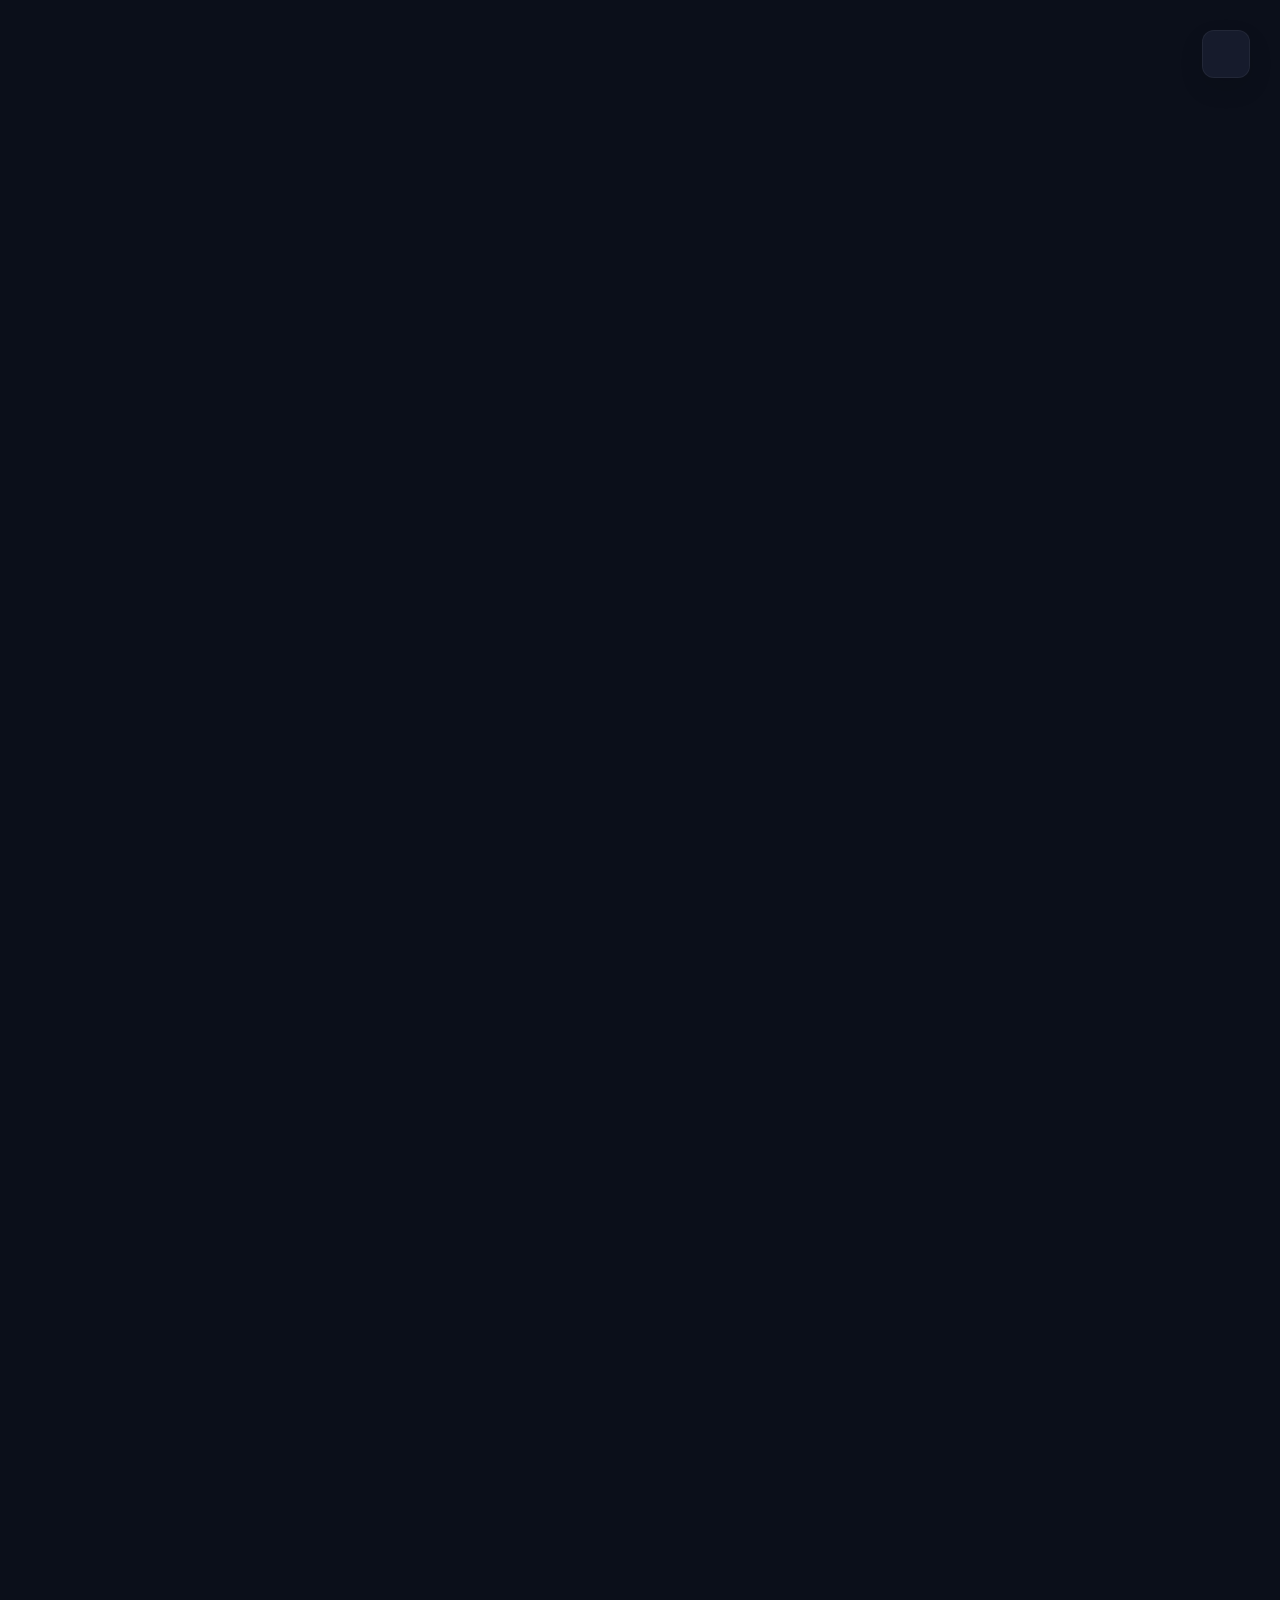
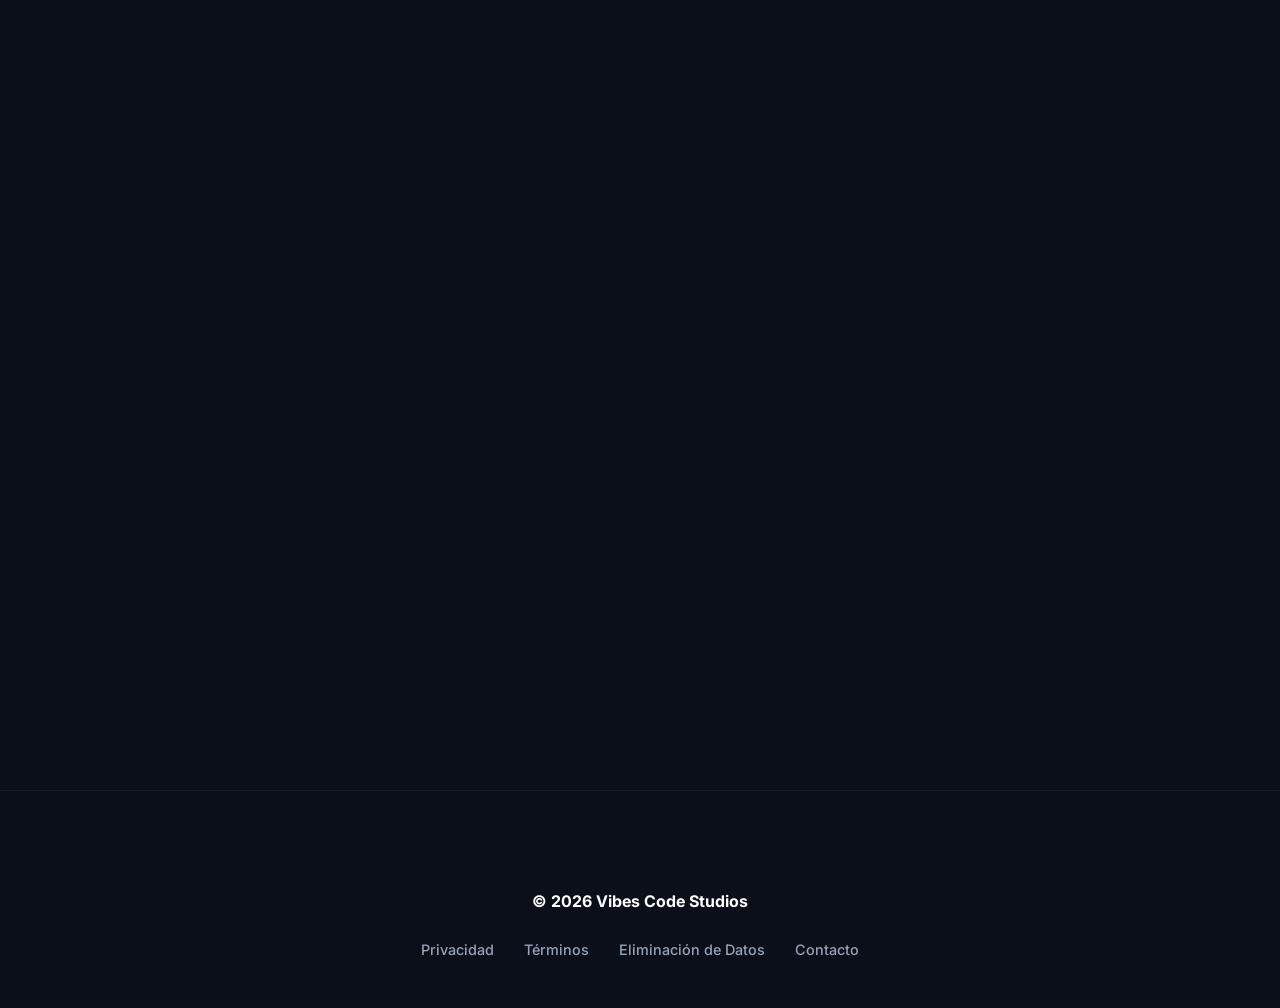
==== index.html @ 23f0596c "Initial commit: sitio web migrado desde Hostalia" ====
<!DOCTYPE html>
<html lang="es">
<head>
    <meta charset="UTF-8">
    <meta name="viewport" content="width=device-width, initial-scale=1.0">
    <title>Vibes Code Studios</title>
    <link rel="icon" type="image/x-icon" href="favicon.ico">
    <link href="https://fonts.googleapis.com/css2?family=Inter:wght@300;400;700&display=swap" rel="stylesheet">
    <link href="https://unpkg.com/aos@2.3.1/dist/aos.css" rel="stylesheet">
    <script src="https://unpkg.com/lucide@latest"></script>
    <style>
        :root {
            --primary: #6366f1; --bg: #0b0f1a; --card-bg: #161b2c; --tech-card: #1e2538;
            --text: #ffffff; --text-muted: #94a3b8; --icon-filter: brightness(0) invert(1);
            --border: rgba(255, 255, 255, 0.05);
            --modal-overlay: rgba(11, 15, 26, 0.8);
        }
        [data-theme="light"] {
            --bg: #f8f7f2; --card-bg: #ffffff; --tech-card: #ffffff;
            --text: #1a1a1a; --text-muted: #64748b; --icon-filter: none;
            --border: rgba(0, 0, 0, 0.05);
            --modal-overlay: rgba(248, 247, 242, 0.8);
        }
        * { margin: 0; padding: 0; box-sizing: border-box; scroll-behavior: smooth; transition: background-color 0.4s ease, color 0.4s ease; }
        
        body { font-family: 'Inter', sans-serif; background-color: var(--bg); color: var(--text); overflow-x: hidden; }
        
        .container { max-width: 1100px; margin: 0 auto; padding: 0 20px; }
        
        /* Botón de Tema Profesional */
        .theme-toggle { 
            position: fixed; top: 30px; right: 30px; z-index: 1000; 
            background: var(--card-bg); border: 1px solid var(--border); 
            color: var(--text); width: 48px; height: 48px; border-radius: 12px; 
            cursor: pointer; display: flex; align-items: center; justify-content: center; 
            box-shadow: 0 10px 25px rgba(0,0,0,0.1); transition: all 0.3s cubic-bezier(0.4, 0, 0.2, 1); 
        }
        .theme-toggle i { width: 20px; height: 20px; stroke-width: 2px; }
        .theme-toggle:hover { transform: translateY(-2px); background: var(--primary); color: white; border-color: var(--primary); }

        /* Hero Section */
        .hero { height: 85vh; display: flex; flex-direction: column; align-items: center; justify-content: center; text-align: center; background: radial-gradient(circle at center, rgba(99, 102, 241, 0.08) 0%, transparent 70%); }
        .hero img { width: 100%; max-width: 250px; height: auto; margin-bottom: 30px; }
        .hero h1 { font-size: 3.8rem; letter-spacing: -2px; line-height: 1.1; margin-bottom: 15px; }
        .hero p { color: var(--text-muted); font-size: 1.25rem; font-weight: 300; }

        /* Secciones Generales */
        .section { padding: 80px 0; }
        .grid-main { display: grid; grid-template-columns: repeat(auto-fit, minmax(320px, 1fr)); gap: 30px; margin-bottom: 40px; }
        .card-main { background: var(--card-bg); padding: 50px; border-radius: 32px; border: 1px solid var(--border); box-shadow: 0 15px 35px rgba(0,0,0,0.03); transition: transform 0.3s; }
        .card-main:hover { transform: translateY(-5px); }
        .card-main h2 { color: var(--primary); margin-bottom: 20px; font-size: 1.8rem; }
        /* MODIFICADO: Justificar texto de los párrafos en las tarjetas principales */
        .card-main p { text-align: justify; line-height: 1.6; }

        /* --- SECCIÓN: MOSAICO DE ICONOS COMPACTO --- */
        .apps-mosaic-grid {
            display: grid;
            grid-template-columns: repeat(auto-fit, minmax(140px, 1fr));
            gap: 40px;
            justify-items: center;
            align-items: center;
            padding: 40px 0 80px 0;
            max-width: 800px;
            margin: 0 auto;
        }

        .mosaic-item {
            display: flex;
            flex-direction: column;
            align-items: center;
            cursor: pointer;
            text-align: center;
            width: 110px;
        }

        .mosaic-icon {
            width: 100px;
            height: 100px;
            border-radius: 24px;
            object-fit: cover;
            box-shadow: 0 10px 25px rgba(0,0,0,0.15);
            border: 1px solid rgba(255, 255, 255, 0.05);
            transition: transform 0.3s cubic-bezier(0.4, 0, 0.2, 1), box-shadow 0.3s;
        }

        /* Efecto hover premium para los iconos */
        .mosaic-item:hover .mosaic-icon {
            transform: translateY(-8px) scale(1.04);
            box-shadow: 0 15px 35px rgba(99, 102, 241, 0.25);
            border-color: var(--primary);
        }

        .mosaic-name {
            margin-top: 12px;
            font-size: 0.95rem;
            font-weight: 600;
            color: var(--text);
            opacity: 0.85;
            transition: color 0.2s, opacity 0.2s;
            white-space: normal; 
            overflow: hidden;
            text-overflow: ellipsis;
            width: 100%;
        }

        .mosaic-item:hover .mosaic-name {
            color: var(--primary);
            opacity: 1;
        }

        /* --- VENTANA MODAL COMPLETA DINÁMICA --- */
        .modal-overlay {
            position: fixed; top: 0; left: 0; width: 100%; height: 100%;
            background: var(--modal-overlay); backdrop-filter: blur(12px);
            z-index: 2000; display: flex; align-items: center; justify-content: center;
            opacity: 0; pointer-events: none; transition: opacity 0.3s ease;
        }
        .modal-overlay.active { opacity: 1; pointer-events: all; }
        
        .modal-content {
            background: var(--card-bg); border: 1px solid var(--border);
            padding: 45px 40px; border-radius: 36px; max-width: 450px; width: 90%;
            position: relative; text-align: center; box-shadow: 0 30px 60px rgba(0,0,0,0.4);
            transform: scale(0.9); transition: transform 0.3s cubic-bezier(0.4, 0, 0.2, 1);
        }
        .modal-overlay.active .modal-content { transform: scale(1); }
        
        .modal-close { position: absolute; top: 20px; right: 20px; background: transparent; border: none; color: var(--text-muted); cursor: pointer; }
        .modal-close:hover { color: var(--primary); }
        
        .modal-icon { width: 95px; height: 95px; border-radius: 22px; object-fit: cover; box-shadow: 0 12px 30px rgba(0,0,0,0.25); margin-bottom: 20px; border: 1px solid rgba(255, 255, 255, 0.05); }
        .modal-content h2 { font-size: 1.9rem; margin-bottom: 15px; font-weight: 700; letter-spacing: -0.5px; }
        
        /* MODIFICADO: Justificar el texto de la descripción larga del modal */
        .modal-desc { color: var(--text-muted); font-size: 0.98rem; line-height: 1.6; margin-bottom: 30px; text-align: justify; }
        
        .modal-badges { display: flex; gap: 14px; justify-content: center; flex-wrap: wrap; }
        .modal-badge-link { height: 42px; transition: transform 0.2s; }
        .modal-badge-link:hover { transform: scale(1.05); }
        .modal-badge-link img { height: 100%; width: auto; }

        /* --- SECCIÓN FAQ --- */
        .faq-section { margin-bottom: 120px; }
        .faq-container { max-width: 800px; margin: 0 auto; }
        .faq-item { background: var(--card-bg); border: 1px solid var(--border); border-radius: 16px; margin-bottom: 15px; overflow: hidden; transition: all 0.3s ease; }
        .faq-question { padding: 22px 25px; cursor: pointer; display: flex; justify-content: space-between; align-items: center; font-weight: 600; font-size: 1.1rem; }
        
        /* MODIFICADO: Justificar el texto de las respuestas a las preguntas frecuentes */
        .faq-answer { padding: 0 25px; max-height: 0; overflow: hidden; transition: all 0.3s cubic-bezier(0.4, 0, 0.2, 1); color: var(--text-muted); line-height: 1.6; text-align: justify; }
        .faq-item.active { border-color: var(--primary); }
        .faq-item.active .faq-answer { padding: 0 25px 22px; max-height: 300px; }
        .faq-item i { width: 18px; height: 18px; transition: transform 0.3s; }
        .faq-item.active i { transform: rotate(180deg); color: var(--primary); }

        /* --- SECCIÓN HERRAMIENTAS --- */
        .tech-section { margin-top: 50px; text-align: center; }
        .tech-header { margin-bottom: 40px; }
        .tech-title { font-size: 2.8rem; letter-spacing: -1px; margin-bottom: 10px; }
        .tech-label { color: #d97706; text-transform: uppercase; font-weight: 700; font-size: 0.8rem; letter-spacing: 3px; display: block; margin-bottom: 15px; }

        .tech-slider {
            width: 100%; overflow: hidden; padding: 50px 0; position: relative;
            mask-image: linear-gradient(to right, transparent, black 15%, black 85%, transparent);
            -webkit-mask-image: linear-gradient(to right, transparent, black 15%, black 85%, transparent);
        }

        .tech-track { display: flex; width: calc(250px * 12); animation: scroll 35s linear infinite; }
        .tech-track:hover { animation-play-state: paused; }

        @keyframes scroll {
            0% { transform: translateX(0); }
            100% { transform: translateX(calc(-250px * 6)); }
        }

        .tech-item { width: 250px; flex-shrink: 0; display: flex; flex-direction: column; align-items: center; gap: 20px; filter: grayscale(100%); opacity: 0.4; transition: all 0.5s cubic-bezier(0.4, 0, 0.2, 1); }
        .tech-item:hover { filter: grayscale(0%); opacity: 1; transform: scale(1.15); }
        .tech-item img { width: 65px; height: 65px; object-fit: contain; }
        .tech-item span { font-size: 0.85rem; font-weight: 700; letter-spacing: 1.5px; text-transform: uppercase; color: var(--text-muted); }
        
        .tech-item img[src$=".webp"], .tech-item img[src$=".png"] { filter: none !important; }
        [data-theme="dark"] .tech-item img[alt="iOS"] { filter: brightness(0) invert(1) !important; }
        .white-icon { filter: var(--icon-filter); }

        /* Footer */
        footer { padding: 100px 0 50px; text-align: center; border-top: 1px solid var(--border); }
        .footer-links { margin-top: 30px; display: flex; justify-content: center; flex-wrap: wrap; gap: 30px; }
        .footer-links a { color: var(--text-muted); text-decoration: none; font-size: 0.9rem; font-weight: 500; transition: 0.3s; }
        .footer-links a:hover { color: var(--primary); }

        @media (max-width: 768px) { 
            .hero h1 { font-size: 2.8rem; } 
            .tech-track { animation-duration: 25s; }
            .tech-item { width: 180px; }
            .theme-toggle { top: 20px; right: 20px; }
            .tech-title { font-size: 2.2rem; }
            .apps-mosaic-grid { grid-template-columns: repeat(3, 1fr); gap: 20px; }
        }
        @media (max-width: 480px) {
            .apps-mosaic-grid { grid-template-columns: repeat(2, 1fr); }
        }
    </style>
</head>
<body>
    <script>
        const savedTheme = localStorage.getItem('theme') || 'dark';
        document.body.setAttribute('data-theme', savedTheme);
    </script>

    <button class="theme-toggle" onclick="toggleTheme()" title="Cambiar tema">
        <i id="theme-icon-container" data-lucide="moon"></i>
    </button>

    <section class="hero" data-aos="fade-up">
        <img src="assets/logo/icono.png" alt="Logo">
        <h1>Vibes Code Studios</h1>
        <p>Elevando el estándar del desarrollo móvil.</p>
    </section>

    <div class="container">
        <section class="section" data-aos="fade-up">
            <div class="grid-main">
                <div class="card-main">
                    <h2>Ingeniería Móvil</h2>
                    <p>Diseñamos software robusto combinando rendimiento nativo, animaciones fluidas y arquitecturas escalables preparadas para el futuro global.</p>
                </div>
                <div class="card-main" onclick="window.location.href='mailto:development@vibescodestudios.com'" style="cursor: pointer;">
                    <h2>Soporte Directo</h2>
                    <p>¿Tienes algún problema o sugerencia? Escríbenos y te responderemos en menos de 24 horas.</p>
                    <span style="color: var(--primary); font-weight: bold; font-size: 0.9rem; margin-top: 15px; display: inline-block;">Contactar ahora →</span>
                </div>
            </div>

            <div style="text-align: center; margin-top: 60px; margin-bottom: 10px;">
                <span class="tech-label">Producción</span>
                <h2 class="tech-title">Nuestras Aplicaciones</h2>
            </div>

            <div class="apps-mosaic-grid" data-aos="fade-up">
                
                <div class="mosaic-item" onclick="openAppModal('Pueblo Duerme', 'assets/apps/wolvesville.png', 'El sol se pone y el pueblo cierra los ojos... ¿quién sobrevivirá a la noche? Pueblo Duerme - Narrador Pro es la aplicación esencial para dirigir tus partidas de roles ocultos. Olvídate de los errores y las confusiones: gestiona los jugadores, asigna roles en secreto y narra la historia con fluidez para que la intriga nunca decaiga.', 'https://play.google.com/store/apps/details?id=com.narradorpro.pueblo_duerme', 'https://apps.apple.com/us/app/pueblo-duerme/id6760626709')">
                    <img src="assets/apps/wolvesville.png" alt="Pueblo Duerme" class="mosaic-icon">
                    <div class="mosaic-name">Pueblo Duerme</div>
                </div>

            </div>
            <div class="faq-section" data-aos="fade-up">
                <div style="text-align: center; margin-bottom: 40px;">
                    <span class="tech-label">Ayuda</span>
                    <h2 class="tech-title">Preguntas Frecuentes</h2>
                </div>

                <div class="faq-container">
                    <div class="faq-item">
                        <div class="faq-question">
                            ¿Mis datos están seguros en sus aplicaciones?
                            <i data-lucide="chevron-down"></i>
                        </div>
                        <div class="faq-answer">
                            Absolutamente. Diseñamos nuestras apps bajo la premisa de \"privacidad por defecto\". No recolectamos datos personales identificables y cumplimos estrictamente con las normativas GDPR.
                        </div>
                    </div>

                    <div class="faq-item">
                        <div class="faq-question">
                            ¿En qué plataformas están disponibles las apps?
                            <i data-lucide="chevron-down"></i>
                        </div>
                        <div class="faq-answer">
                            Nuestros desarrollos principales se centran en iOS (App Store) y Android (Google Play), utilizando tecnologías de alto rendimiento como Flutter para una experiencia nativa fluida.
                        </div>
                    </div>

                    <div class="faq-item">
                        <div class="faq-question">
                            ¿Ofrecen soporte si encuentro un error?
                            <i data-lucide="chevron-down"></i>
                        </div>
                        <div class="faq-answer">
                            Sí, monitorizamos activamente nuestras herramientas. Puedes reportar cualquier fallo a nuestro correo de soporte y trabajaremos en una actualización lo antes posible para solventarlo.
                        </div>
                    </div>
                </div>
            </div>

            <div class="tech-section" data-aos="fade-up">
                <div class="tech-header">
                    <span class="tech-label">Stack Tecnológico</span>
                    <h2 class="tech-title">Herramientas</h2>
                </div>
                
                <div class="tech-slider">
                    <div class="tech-track">
                        <div class="tech-item"><img src="assets/icons/flutter.svg" alt="Flutter"><span>Flutter</span></div>
                        <div class="tech-item"><img src="assets/icons/dart.png" alt="Dart"><span>Dart</span></div>
                        <div class="tech-item"><img src="assets/icons/firebase.svg" alt="Firebase"><span>Firebase</span></div>
                        <div class="tech-item"><img src="assets/icons/github.svg" alt="GitHub" class="white-icon"><span>GitHub</span></div>
                        <div class="tech-item"><img src="assets/icons/android.png" alt="Android"><span>Android</span></div>
                        <div class="tech-item"><img src="assets/icons/apple.webp" alt="iOS"><span>iOS</span></div>
                        
                        <div class="tech-item"><img src="assets/icons/flutter.svg" alt="Flutter"><span>Flutter</span></div>
                        <div class="tech-item"><img src="assets/icons/dart.png" alt="Dart"><span>Dart</span></div>
                        <div class="tech-item"><img src="assets/icons/firebase.svg" alt="Firebase"><span>Firebase</span></div>
                        <div class="tech-item"><img src="assets/icons/github.svg" alt="GitHub" class="white-icon"><span>GitHub</span></div>
                        <div class="tech-item"><img src="assets/icons/android.png" alt="Android"><span>Android</span></div>
                        <div class="tech-item"><img src="assets/icons/apple.webp" alt="iOS"><span>iOS</span></div>
                    </div>
                </div>
            </div>
        </section>
    </div>

    <div class="modal-overlay" id="appModal" onclick="closeAppModal(event)">
        <div class="modal-content" onclick="event.stopPropagation()">
            <button class="modal-close" onclick="closeAppModal(null)"><i data-lucide="x"></i></button>
            <img src="" alt="App Icon" id="modalIcon" class="modal-icon">
            <h2 id="modalTitle">Nombre App</h2>
            <p id="modalDesc" class="modal-desc">Descripción...</p>
            <div class="modal-badges">
                <a href="" id="modalAndroidLink" target="_blank" rel="noopener noreferrer" class="modal-badge-link">
                    <img src="https://upload.wikimedia.org/wikipedia/commons/7/78/Google_Play_Store_badge_EN.svg" alt="Google Play">
                </a>
                <a href="" id="modalIosLink" target="_blank" rel="noopener noreferrer" class="modal-badge-link">
                    <img src="https://upload.wikimedia.org/wikipedia/commons/3/3c/Download_on_the_App_Store_Badge.svg" alt="App Store">
                </a>
            </div>
        </div>
    </div>
    
    <footer>
        <div class="container">
            <p style="font-weight: 700;">&copy; 2026 Vibes Code Studios</p>
            <div class="footer-links">
                <a href="/privacy">Privacidad</a>
                <a href="/terms">Términos</a>
                <a href="/delete-data">Eliminación de Datos</a>
                <a href="mailto:development@vibescodestudios.com">Contacto</a>
            </div>
        </div>
    </footer>

    <script src="https://unpkg.com/aos@2.3.1/dist/aos.js"></script>
    <script>
        lucide.createIcons();

        // Lógica para el acordeón de FAQ
        document.querySelectorAll('.faq-question').forEach(question => {
            question.addEventListener('click', () => {
                const item = question.parentElement;
                item.classList.toggle('active');
            });
        });

        // JAVASCRIPT INTELIGENTE PARA LLENAR EL MODAL
        function openAppModal(title, iconSrc, desc, androidUrl, iosUrl) {
            document.getElementById('modalTitle').innerText = title;
            document.getElementById('modalIcon').src = iconSrc;
            document.getElementById('modalDesc').innerText = desc;
            document.getElementById('modalAndroidLink').href = androidUrl;
            document.getElementById('modalIosLink').href = iosUrl;
            
            document.getElementById('appModal').classList.add('active');
        }

        function closeAppModal(event) {
            document.getElementById('appModal').classList.remove('active');
        }

        function applyTheme(theme) {
            document.body.setAttribute('data-theme', theme);
            localStorage.setItem('theme', theme);
            
            const iconContainer = document.getElementById('theme-icon-container');
            if(iconContainer) {
                iconContainer.setAttribute('data-lucide', theme === 'dark' ? 'moon' : 'sun');
                lucide.createIcons();
            }
        }

        function toggleTheme() {
            const current = document.body.getAttribute('data-theme');
            applyTheme(current === 'dark' ? 'light' : 'dark');
        }

        document.addEventListener('DOMContentLoaded', () => {
            const saved = localStorage.getItem('theme') || 'dark';
            applyTheme(saved);
            AOS.init({ duration: 1000, once: true });
        });
    </script>
</body>
</html>
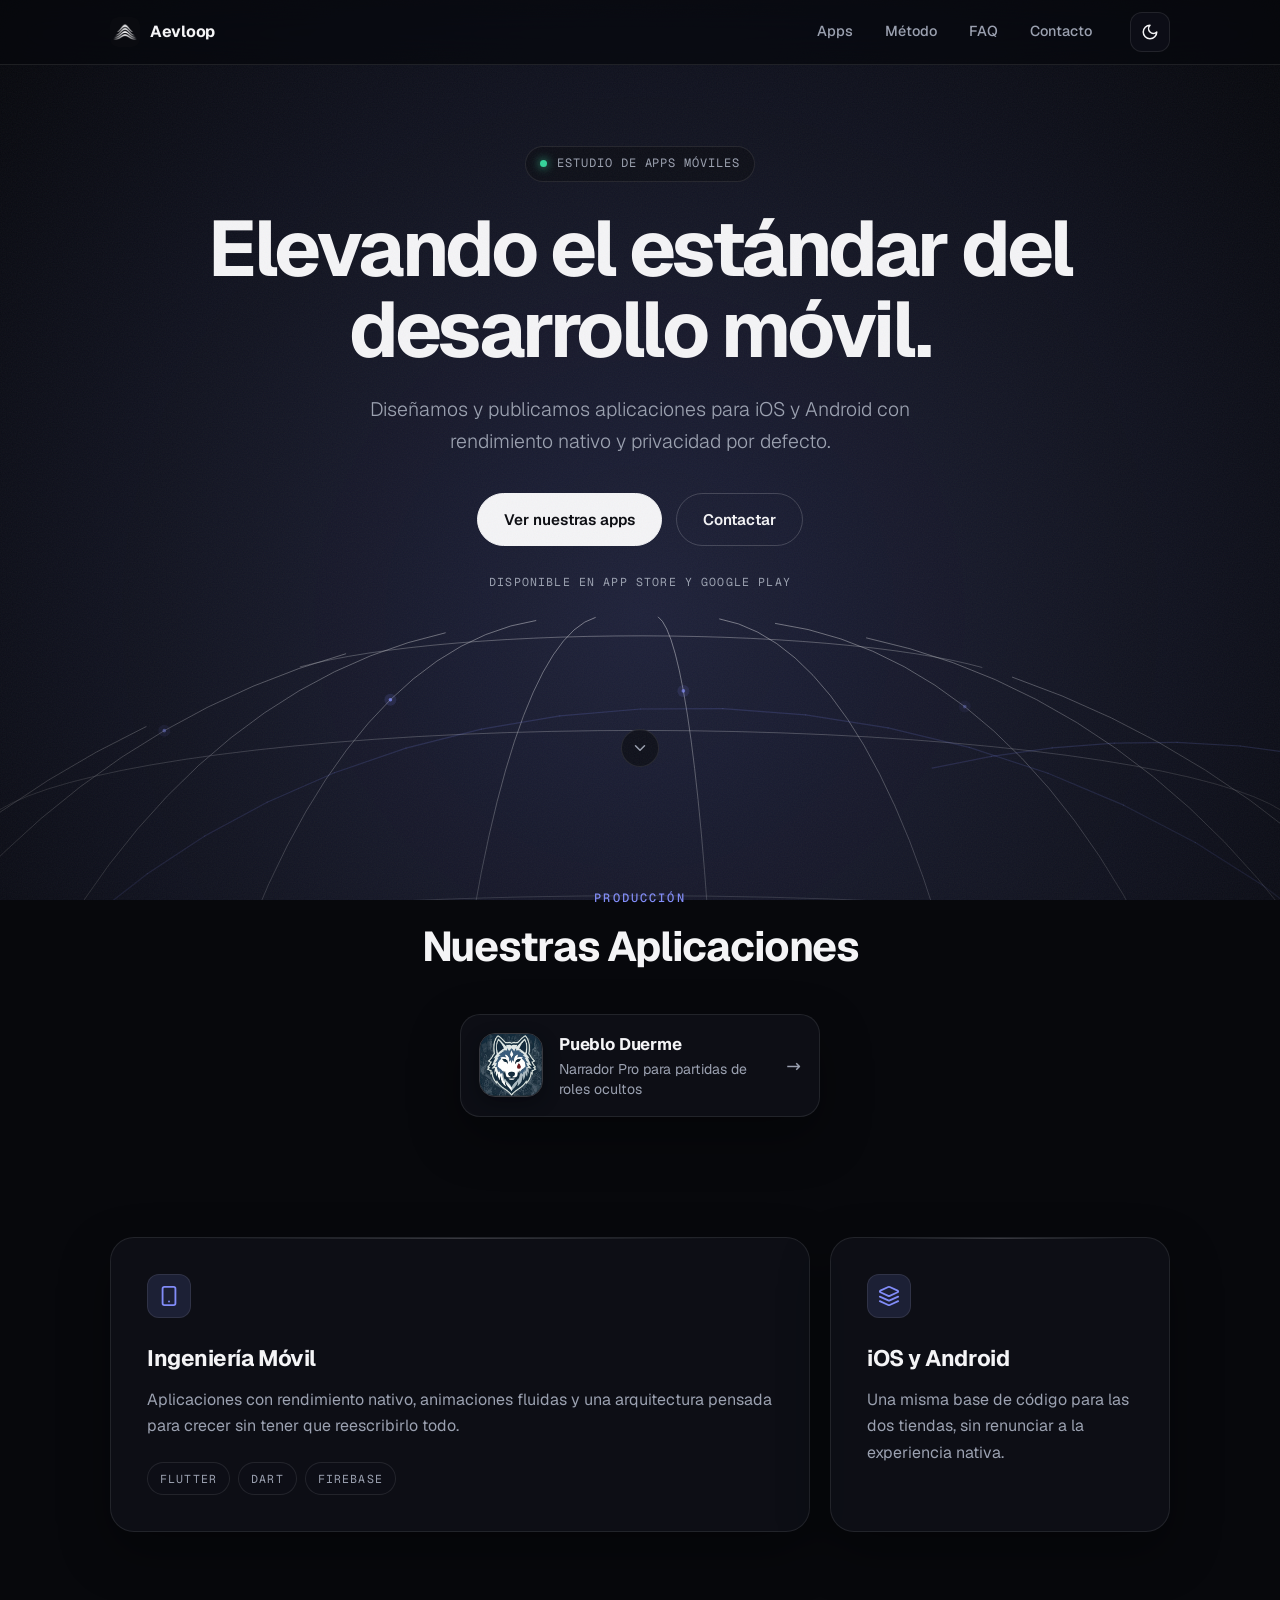
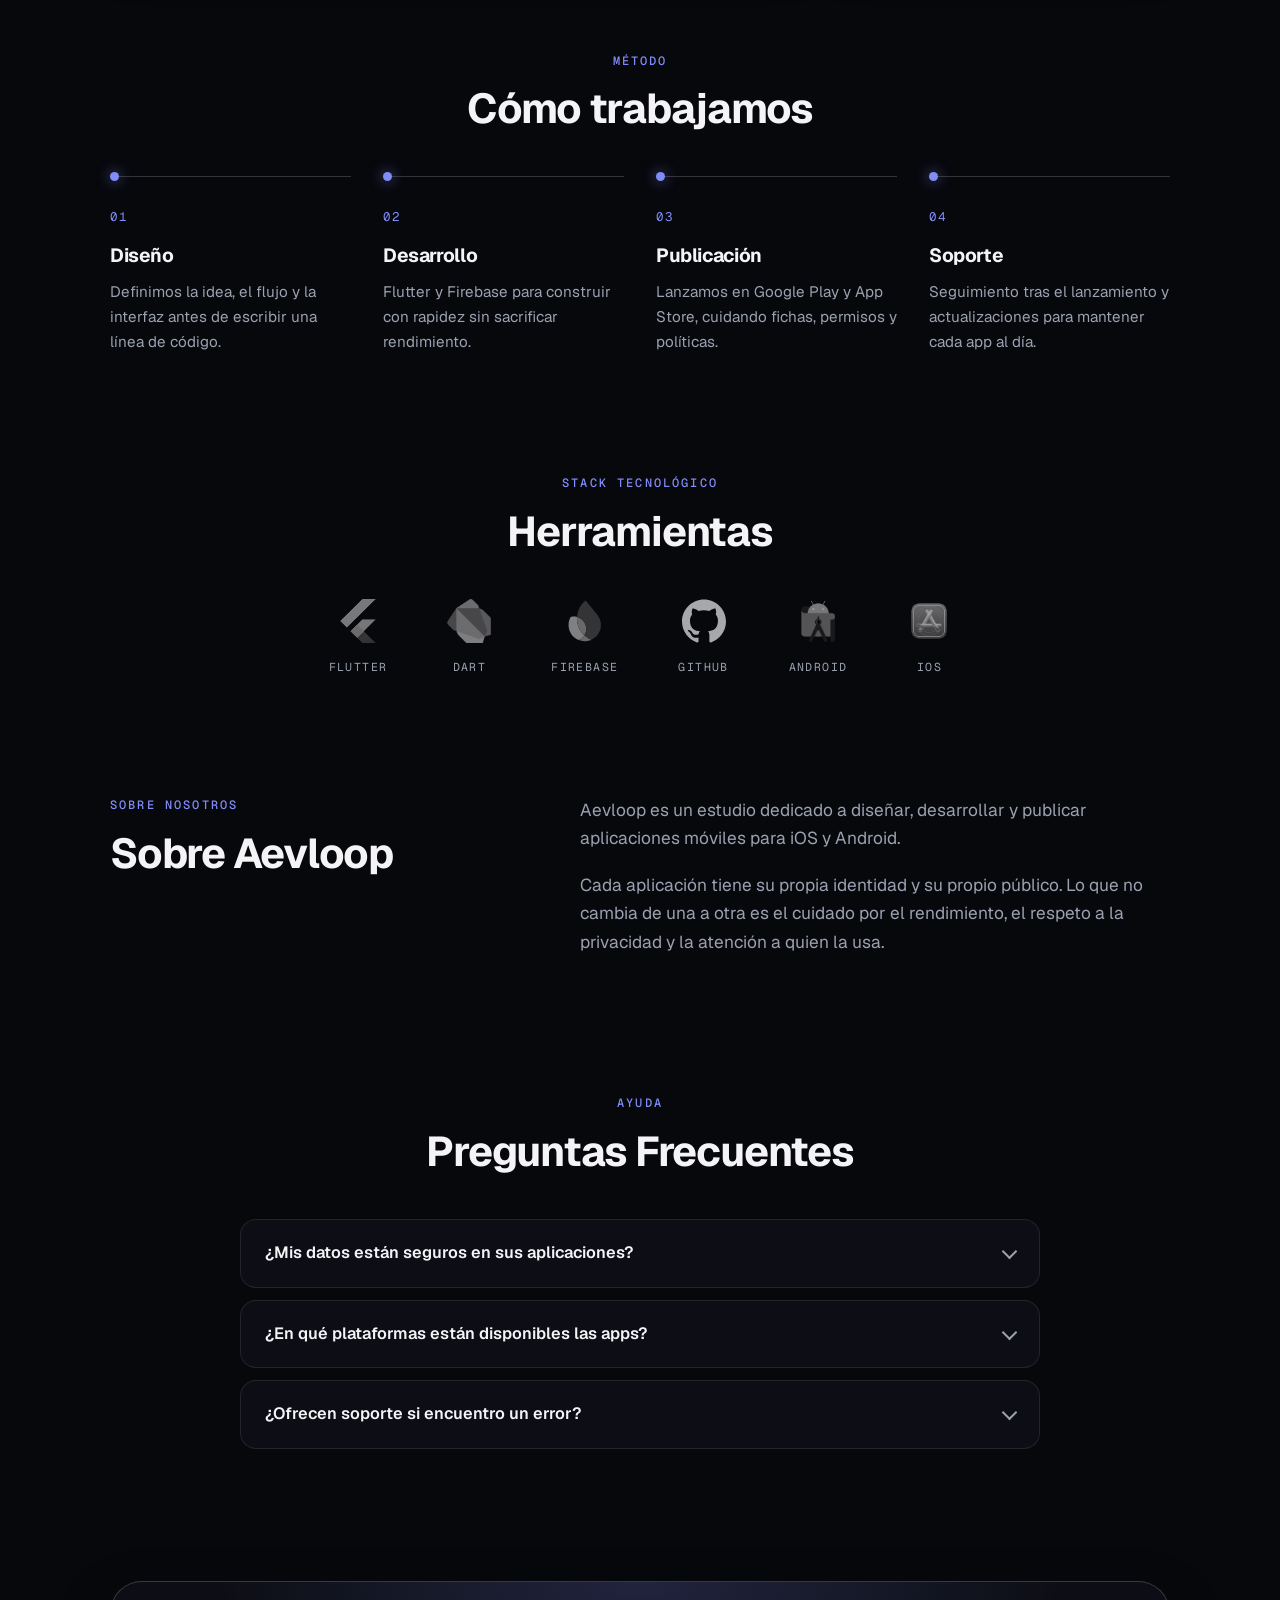
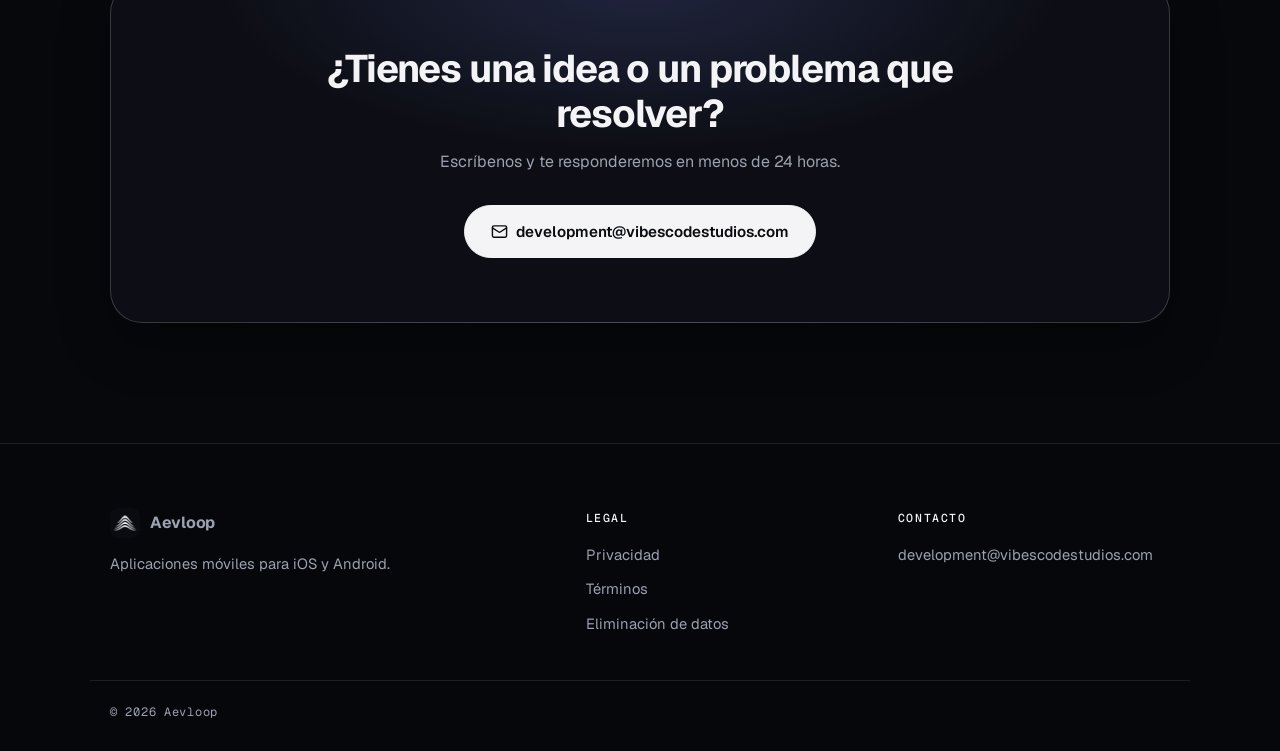
==== commit 82d2dc3b: "Actualiza web: páginas legales, 404, manifest y assets" ====
--- a/index.html
+++ b/index.html
@@ -3,390 +3,251 @@
 <head>
     <meta charset="UTF-8">
     <meta name="viewport" content="width=device-width, initial-scale=1.0">
-    <title>Vibes Code Studios</title>
-    <link rel="icon" type="image/x-icon" href="favicon.ico">
-    <link href="https://fonts.googleapis.com/css2?family=Inter:wght@300;400;700&display=swap" rel="stylesheet">
-    <link href="https://unpkg.com/aos@2.3.1/dist/aos.css" rel="stylesheet">
-    <script src="https://unpkg.com/lucide@latest"></script>
-    <style>
-        :root {
-            --primary: #6366f1; --bg: #0b0f1a; --card-bg: #161b2c; --tech-card: #1e2538;
-            --text: #ffffff; --text-muted: #94a3b8; --icon-filter: brightness(0) invert(1);
-            --border: rgba(255, 255, 255, 0.05);
-            --modal-overlay: rgba(11, 15, 26, 0.8);
-        }
-        [data-theme="light"] {
-            --bg: #f8f7f2; --card-bg: #ffffff; --tech-card: #ffffff;
-            --text: #1a1a1a; --text-muted: #64748b; --icon-filter: none;
-            --border: rgba(0, 0, 0, 0.05);
-            --modal-overlay: rgba(248, 247, 242, 0.8);
-        }
-        * { margin: 0; padding: 0; box-sizing: border-box; scroll-behavior: smooth; transition: background-color 0.4s ease, color 0.4s ease; }
-        
-        body { font-family: 'Inter', sans-serif; background-color: var(--bg); color: var(--text); overflow-x: hidden; }
-        
-        .container { max-width: 1100px; margin: 0 auto; padding: 0 20px; }
-        
-        /* Botón de Tema Profesional */
-        .theme-toggle { 
-            position: fixed; top: 30px; right: 30px; z-index: 1000; 
-            background: var(--card-bg); border: 1px solid var(--border); 
-            color: var(--text); width: 48px; height: 48px; border-radius: 12px; 
-            cursor: pointer; display: flex; align-items: center; justify-content: center; 
-            box-shadow: 0 10px 25px rgba(0,0,0,0.1); transition: all 0.3s cubic-bezier(0.4, 0, 0.2, 1); 
-        }
-        .theme-toggle i { width: 20px; height: 20px; stroke-width: 2px; }
-        .theme-toggle:hover { transform: translateY(-2px); background: var(--primary); color: white; border-color: var(--primary); }
-
-        /* Hero Section */
-        .hero { height: 85vh; display: flex; flex-direction: column; align-items: center; justify-content: center; text-align: center; background: radial-gradient(circle at center, rgba(99, 102, 241, 0.08) 0%, transparent 70%); }
-        .hero img { width: 100%; max-width: 250px; height: auto; margin-bottom: 30px; }
-        .hero h1 { font-size: 3.8rem; letter-spacing: -2px; line-height: 1.1; margin-bottom: 15px; }
-        .hero p { color: var(--text-muted); font-size: 1.25rem; font-weight: 300; }
-
-        /* Secciones Generales */
-        .section { padding: 80px 0; }
-        .grid-main { display: grid; grid-template-columns: repeat(auto-fit, minmax(320px, 1fr)); gap: 30px; margin-bottom: 40px; }
-        .card-main { background: var(--card-bg); padding: 50px; border-radius: 32px; border: 1px solid var(--border); box-shadow: 0 15px 35px rgba(0,0,0,0.03); transition: transform 0.3s; }
-        .card-main:hover { transform: translateY(-5px); }
-        .card-main h2 { color: var(--primary); margin-bottom: 20px; font-size: 1.8rem; }
-        /* MODIFICADO: Justificar texto de los párrafos en las tarjetas principales */
-        .card-main p { text-align: justify; line-height: 1.6; }
-
-        /* --- SECCIÓN: MOSAICO DE ICONOS COMPACTO --- */
-        .apps-mosaic-grid {
-            display: grid;
-            grid-template-columns: repeat(auto-fit, minmax(140px, 1fr));
-            gap: 40px;
-            justify-items: center;
-            align-items: center;
-            padding: 40px 0 80px 0;
-            max-width: 800px;
-            margin: 0 auto;
-        }
-
-        .mosaic-item {
-            display: flex;
-            flex-direction: column;
-            align-items: center;
-            cursor: pointer;
-            text-align: center;
-            width: 110px;
-        }
-
-        .mosaic-icon {
-            width: 100px;
-            height: 100px;
-            border-radius: 24px;
-            object-fit: cover;
-            box-shadow: 0 10px 25px rgba(0,0,0,0.15);
-            border: 1px solid rgba(255, 255, 255, 0.05);
-            transition: transform 0.3s cubic-bezier(0.4, 0, 0.2, 1), box-shadow 0.3s;
-        }
-
-        /* Efecto hover premium para los iconos */
-        .mosaic-item:hover .mosaic-icon {
-            transform: translateY(-8px) scale(1.04);
-            box-shadow: 0 15px 35px rgba(99, 102, 241, 0.25);
-            border-color: var(--primary);
-        }
-
-        .mosaic-name {
-            margin-top: 12px;
-            font-size: 0.95rem;
-            font-weight: 600;
-            color: var(--text);
-            opacity: 0.85;
-            transition: color 0.2s, opacity 0.2s;
-            white-space: normal; 
-            overflow: hidden;
-            text-overflow: ellipsis;
-            width: 100%;
-        }
-
-        .mosaic-item:hover .mosaic-name {
-            color: var(--primary);
-            opacity: 1;
-        }
-
-        /* --- VENTANA MODAL COMPLETA DINÁMICA --- */
-        .modal-overlay {
-            position: fixed; top: 0; left: 0; width: 100%; height: 100%;
-            background: var(--modal-overlay); backdrop-filter: blur(12px);
-            z-index: 2000; display: flex; align-items: center; justify-content: center;
-            opacity: 0; pointer-events: none; transition: opacity 0.3s ease;
-        }
-        .modal-overlay.active { opacity: 1; pointer-events: all; }
-        
-        .modal-content {
-            background: var(--card-bg); border: 1px solid var(--border);
-            padding: 45px 40px; border-radius: 36px; max-width: 450px; width: 90%;
-            position: relative; text-align: center; box-shadow: 0 30px 60px rgba(0,0,0,0.4);
-            transform: scale(0.9); transition: transform 0.3s cubic-bezier(0.4, 0, 0.2, 1);
-        }
-        .modal-overlay.active .modal-content { transform: scale(1); }
-        
-        .modal-close { position: absolute; top: 20px; right: 20px; background: transparent; border: none; color: var(--text-muted); cursor: pointer; }
-        .modal-close:hover { color: var(--primary); }
-        
-        .modal-icon { width: 95px; height: 95px; border-radius: 22px; object-fit: cover; box-shadow: 0 12px 30px rgba(0,0,0,0.25); margin-bottom: 20px; border: 1px solid rgba(255, 255, 255, 0.05); }
-        .modal-content h2 { font-size: 1.9rem; margin-bottom: 15px; font-weight: 700; letter-spacing: -0.5px; }
-        
-        /* MODIFICADO: Justificar el texto de la descripción larga del modal */
-        .modal-desc { color: var(--text-muted); font-size: 0.98rem; line-height: 1.6; margin-bottom: 30px; text-align: justify; }
-        
-        .modal-badges { display: flex; gap: 14px; justify-content: center; flex-wrap: wrap; }
-        .modal-badge-link { height: 42px; transition: transform 0.2s; }
-        .modal-badge-link:hover { transform: scale(1.05); }
-        .modal-badge-link img { height: 100%; width: auto; }
-
-        /* --- SECCIÓN FAQ --- */
-        .faq-section { margin-bottom: 120px; }
-        .faq-container { max-width: 800px; margin: 0 auto; }
-        .faq-item { background: var(--card-bg); border: 1px solid var(--border); border-radius: 16px; margin-bottom: 15px; overflow: hidden; transition: all 0.3s ease; }
-        .faq-question { padding: 22px 25px; cursor: pointer; display: flex; justify-content: space-between; align-items: center; font-weight: 600; font-size: 1.1rem; }
-        
-        /* MODIFICADO: Justificar el texto de las respuestas a las preguntas frecuentes */
-        .faq-answer { padding: 0 25px; max-height: 0; overflow: hidden; transition: all 0.3s cubic-bezier(0.4, 0, 0.2, 1); color: var(--text-muted); line-height: 1.6; text-align: justify; }
-        .faq-item.active { border-color: var(--primary); }
-        .faq-item.active .faq-answer { padding: 0 25px 22px; max-height: 300px; }
-        .faq-item i { width: 18px; height: 18px; transition: transform 0.3s; }
-        .faq-item.active i { transform: rotate(180deg); color: var(--primary); }
-
-        /* --- SECCIÓN HERRAMIENTAS --- */
-        .tech-section { margin-top: 50px; text-align: center; }
-        .tech-header { margin-bottom: 40px; }
-        .tech-title { font-size: 2.8rem; letter-spacing: -1px; margin-bottom: 10px; }
-        .tech-label { color: #d97706; text-transform: uppercase; font-weight: 700; font-size: 0.8rem; letter-spacing: 3px; display: block; margin-bottom: 15px; }
-
-        .tech-slider {
-            width: 100%; overflow: hidden; padding: 50px 0; position: relative;
-            mask-image: linear-gradient(to right, transparent, black 15%, black 85%, transparent);
-            -webkit-mask-image: linear-gradient(to right, transparent, black 15%, black 85%, transparent);
-        }
-
-        .tech-track { display: flex; width: calc(250px * 12); animation: scroll 35s linear infinite; }
-        .tech-track:hover { animation-play-state: paused; }
-
-        @keyframes scroll {
-            0% { transform: translateX(0); }
-            100% { transform: translateX(calc(-250px * 6)); }
-        }
-
-        .tech-item { width: 250px; flex-shrink: 0; display: flex; flex-direction: column; align-items: center; gap: 20px; filter: grayscale(100%); opacity: 0.4; transition: all 0.5s cubic-bezier(0.4, 0, 0.2, 1); }
-        .tech-item:hover { filter: grayscale(0%); opacity: 1; transform: scale(1.15); }
-        .tech-item img { width: 65px; height: 65px; object-fit: contain; }
-        .tech-item span { font-size: 0.85rem; font-weight: 700; letter-spacing: 1.5px; text-transform: uppercase; color: var(--text-muted); }
-        
-        .tech-item img[src$=".webp"], .tech-item img[src$=".png"] { filter: none !important; }
-        [data-theme="dark"] .tech-item img[alt="iOS"] { filter: brightness(0) invert(1) !important; }
-        .white-icon { filter: var(--icon-filter); }
-
-        /* Footer */
-        footer { padding: 100px 0 50px; text-align: center; border-top: 1px solid var(--border); }
-        .footer-links { margin-top: 30px; display: flex; justify-content: center; flex-wrap: wrap; gap: 30px; }
-        .footer-links a { color: var(--text-muted); text-decoration: none; font-size: 0.9rem; font-weight: 500; transition: 0.3s; }
-        .footer-links a:hover { color: var(--primary); }
-
-        @media (max-width: 768px) { 
-            .hero h1 { font-size: 2.8rem; } 
-            .tech-track { animation-duration: 25s; }
-            .tech-item { width: 180px; }
-            .theme-toggle { top: 20px; right: 20px; }
-            .tech-title { font-size: 2.2rem; }
-            .apps-mosaic-grid { grid-template-columns: repeat(3, 1fr); gap: 20px; }
-        }
-        @media (max-width: 480px) {
-            .apps-mosaic-grid { grid-template-columns: repeat(2, 1fr); }
-        }
-    </style>
+    <title>Aevloop | Aplicaciones móviles</title>
+    <meta name="description" content="Aevloop desarrolla aplicaciones móviles para iOS y Android con rendimiento nativo y privacidad por defecto. Descubre Pueblo Duerme - Narrador Pro.">
+    <link rel="canonical" href="https://vibescodestudios.com/">
+    <meta name="theme-color" content="#07080c">
+    <meta property="og:type" content="website">
+    <meta property="og:site_name" content="Aevloop">
+    <meta property="og:title" content="Aevloop | Aplicaciones móviles">
+    <meta property="og:description" content="Aplicaciones móviles para iOS y Android con rendimiento nativo y privacidad por defecto.">
+    <meta property="og:url" content="https://vibescodestudios.com/">
+    <meta property="og:image" content="https://vibescodestudios.com/assets/logo/og.png">
+    <meta name="twitter:card" content="summary_large_image">
+    <meta name="twitter:image" content="https://vibescodestudios.com/assets/logo/og.png">
+    <link rel="icon" href="favicon.ico" sizes="any">
+    <link rel="icon" href="assets/logo/icono.svg" type="image/svg+xml">
+    <link rel="apple-touch-icon" href="assets/logo/apple-touch-icon.png">
+    <link rel="manifest" href="site.webmanifest">
+    <script>
+        document.documentElement.classList.add('js');
+        try { document.documentElement.setAttribute('data-theme', localStorage.getItem('theme') || 'dark'); }
+        catch (e) { document.documentElement.setAttribute('data-theme', 'dark'); }
+    </script>
+    <link rel="preload" href="assets/fonts/geist-latin.woff2" as="font" type="font/woff2" crossorigin>
+    <link href="assets/site.css" rel="stylesheet">
+    <script defer src="assets/site.js"></script>
+    <script type="application/ld+json">
+    {
+        "@context": "https://schema.org",
+        "@graph": [
+            {
+                "@type": "Organization",
+                "name": "Aevloop",
+                "url": "https://vibescodestudios.com/",
+                "logo": "https://vibescodestudios.com/assets/logo/icono.png",
+                "email": "development@vibescodestudios.com"
+            },
+            {
+                "@type": "MobileApplication",
+                "name": "Pueblo Duerme - Narrador Pro",
+                "operatingSystem": "Android, iOS",
+                "applicationCategory": "GameApplication",
+                "author": { "@type": "Organization", "name": "Aevloop" }
+            }
+        ]
+    }
+    </script>
 </head>
 <body>
-    <script>
-        const savedTheme = localStorage.getItem('theme') || 'dark';
-        document.body.setAttribute('data-theme', savedTheme);
-    </script>
-
-    <button class="theme-toggle" onclick="toggleTheme()" title="Cambiar tema">
-        <i id="theme-icon-container" data-lucide="moon"></i>
-    </button>
-
-    <section class="hero" data-aos="fade-up">
-        <img src="assets/logo/icono.png" alt="Logo">
-        <h1>Vibes Code Studios</h1>
-        <p>Elevando el estándar del desarrollo móvil.</p>
-    </section>
-
-    <div class="container">
-        <section class="section" data-aos="fade-up">
-            <div class="grid-main">
-                <div class="card-main">
-                    <h2>Ingeniería Móvil</h2>
-                    <p>Diseñamos software robusto combinando rendimiento nativo, animaciones fluidas y arquitecturas escalables preparadas para el futuro global.</p>
-                </div>
-                <div class="card-main" onclick="window.location.href='mailto:development@vibescodestudios.com'" style="cursor: pointer;">
-                    <h2>Soporte Directo</h2>
-                    <p>¿Tienes algún problema o sugerencia? Escríbenos y te responderemos en menos de 24 horas.</p>
-                    <span style="color: var(--primary); font-weight: bold; font-size: 0.9rem; margin-top: 15px; display: inline-block;">Contactar ahora →</span>
-                </div>
-            </div>
-
-            <div style="text-align: center; margin-top: 60px; margin-bottom: 10px;">
-                <span class="tech-label">Producción</span>
-                <h2 class="tech-title">Nuestras Aplicaciones</h2>
-            </div>
-
-            <div class="apps-mosaic-grid" data-aos="fade-up">
-                
-                <div class="mosaic-item" onclick="openAppModal('Pueblo Duerme', 'assets/apps/wolvesville.png', 'El sol se pone y el pueblo cierra los ojos... ¿quién sobrevivirá a la noche? Pueblo Duerme - Narrador Pro es la aplicación esencial para dirigir tus partidas de roles ocultos. Olvídate de los errores y las confusiones: gestiona los jugadores, asigna roles en secreto y narra la historia con fluidez para que la intriga nunca decaiga.', 'https://play.google.com/store/apps/details?id=com.narradorpro.pueblo_duerme', 'https://apps.apple.com/us/app/pueblo-duerme/id6760626709')">
-                    <img src="assets/apps/wolvesville.png" alt="Pueblo Duerme" class="mosaic-icon">
-                    <div class="mosaic-name">Pueblo Duerme</div>
-                </div>
-
-            </div>
-            <div class="faq-section" data-aos="fade-up">
-                <div style="text-align: center; margin-bottom: 40px;">
-                    <span class="tech-label">Ayuda</span>
-                    <h2 class="tech-title">Preguntas Frecuentes</h2>
-                </div>
-
-                <div class="faq-container">
-                    <div class="faq-item">
-                        <div class="faq-question">
-                            ¿Mis datos están seguros en sus aplicaciones?
-                            <i data-lucide="chevron-down"></i>
-                        </div>
-                        <div class="faq-answer">
-                            Absolutamente. Diseñamos nuestras apps bajo la premisa de \"privacidad por defecto\". No recolectamos datos personales identificables y cumplimos estrictamente con las normativas GDPR.
-                        </div>
-                    </div>
-
-                    <div class="faq-item">
-                        <div class="faq-question">
-                            ¿En qué plataformas están disponibles las apps?
-                            <i data-lucide="chevron-down"></i>
-                        </div>
-                        <div class="faq-answer">
-                            Nuestros desarrollos principales se centran en iOS (App Store) y Android (Google Play), utilizando tecnologías de alto rendimiento como Flutter para una experiencia nativa fluida.
-                        </div>
-                    </div>
-
-                    <div class="faq-item">
-                        <div class="faq-question">
-                            ¿Ofrecen soporte si encuentro un error?
-                            <i data-lucide="chevron-down"></i>
-                        </div>
-                        <div class="faq-answer">
-                            Sí, monitorizamos activamente nuestras herramientas. Puedes reportar cualquier fallo a nuestro correo de soporte y trabajaremos en una actualización lo antes posible para solventarlo.
-                        </div>
-                    </div>
-                </div>
-            </div>
-
-            <div class="tech-section" data-aos="fade-up">
-                <div class="tech-header">
-                    <span class="tech-label">Stack Tecnológico</span>
-                    <h2 class="tech-title">Herramientas</h2>
-                </div>
-                
-                <div class="tech-slider">
-                    <div class="tech-track">
-                        <div class="tech-item"><img src="assets/icons/flutter.svg" alt="Flutter"><span>Flutter</span></div>
-                        <div class="tech-item"><img src="assets/icons/dart.png" alt="Dart"><span>Dart</span></div>
-                        <div class="tech-item"><img src="assets/icons/firebase.svg" alt="Firebase"><span>Firebase</span></div>
-                        <div class="tech-item"><img src="assets/icons/github.svg" alt="GitHub" class="white-icon"><span>GitHub</span></div>
-                        <div class="tech-item"><img src="assets/icons/android.png" alt="Android"><span>Android</span></div>
-                        <div class="tech-item"><img src="assets/icons/apple.webp" alt="iOS"><span>iOS</span></div>
-                        
-                        <div class="tech-item"><img src="assets/icons/flutter.svg" alt="Flutter"><span>Flutter</span></div>
-                        <div class="tech-item"><img src="assets/icons/dart.png" alt="Dart"><span>Dart</span></div>
-                        <div class="tech-item"><img src="assets/icons/firebase.svg" alt="Firebase"><span>Firebase</span></div>
-                        <div class="tech-item"><img src="assets/icons/github.svg" alt="GitHub" class="white-icon"><span>GitHub</span></div>
-                        <div class="tech-item"><img src="assets/icons/android.png" alt="Android"><span>Android</span></div>
-                        <div class="tech-item"><img src="assets/icons/apple.webp" alt="iOS"><span>iOS</span></div>
-                    </div>
-                </div>
-            </div>
+    <a class="skip-link" href="#main">Saltar al contenido</a>
+    <header class="site-nav">
+        <div class="nav-inner">
+            <a href="#" class="brand"><img src="assets/logo/icono.png" alt="" width="30" height="30">Aevloop</a>
+            <nav class="nav-links" aria-label="Principal">
+                <a href="#apps">Apps</a>
+                <a href="#metodo">Método</a>
+                <a href="#faq">FAQ</a>
+                <a href="#contacto" class="keep">Contacto</a>
+            </nav>
+            <button class="theme-toggle" type="button" aria-label="Cambiar tema" title="Cambiar tema">
+                <i data-icon="moon" class="i-moon"></i><i data-icon="sun" class="i-sun"></i>
+            </button>
+        </div>
+    </header>
+
+    <main id="main">
+        <section class="hero">
+            <span class="badge">Estudio de apps móviles</span>
+            <h1>Elevando el estándar del <span class="hl">desarrollo móvil.</span></h1>
+            <p>Diseñamos y publicamos aplicaciones para iOS y Android con rendimiento nativo y privacidad por defecto.</p>
+            <div class="hero-actions">
+                <a href="#apps" class="btn btn-primary">Ver nuestras apps</a>
+                <a href="#contacto" class="btn">Contactar</a>
+            </div>
+            <div class="hero-trust">Disponible en App Store y Google Play</div>
+            <a class="scroll-cue" href="#apps" aria-label="Ir a las aplicaciones"><i data-icon="chevron-down"></i></a>
         </section>
+
+        <div class="container">
+            <section class="section reveal" id="apps">
+                <div class="section-head">
+                    <span class="eyebrow">Producción</span>
+                    <h2 class="section-title">Nuestras Aplicaciones</h2>
+                </div>
+                <div class="apps-grid">
+                    <button type="button" class="app-card spot" data-app="pueblo-duerme">
+                        <img src="assets/apps/wolvesville.png" alt="" class="app-card-icon" width="64" height="64" loading="lazy">
+                        <span class="app-card-body">
+                            <strong>Pueblo Duerme</strong>
+                            <span>Narrador Pro para partidas de roles ocultos</span>
+                        </span>
+                        <span class="app-card-go" aria-hidden="true">→</span>
+                    </button>
+                </div>
+            </section>
+
+            <section class="section reveal" id="servicios">
+                <div class="bento">
+                    <div class="card spot bento-wide">
+                        <div class="card-icon"><i data-icon="smartphone"></i></div>
+                        <h2>Ingeniería Móvil</h2>
+                        <p>Aplicaciones con rendimiento nativo, animaciones fluidas y una arquitectura pensada para crecer sin tener que reescribirlo todo.</p>
+                        <div class="chips"><span>Flutter</span><span>Dart</span><span>Firebase</span></div>
+                    </div>
+                    <div class="card spot">
+                        <div class="card-icon"><i data-icon="layers"></i></div>
+                        <h2>iOS y Android</h2>
+                        <p>Una misma base de código para las dos tiendas, sin renunciar a la experiencia nativa.</p>
+                    </div>
+                </div>
+            </section>
+
+            <section class="section reveal" id="metodo">
+                <div class="section-head">
+                    <span class="eyebrow">Método</span>
+                    <h2 class="section-title">Cómo trabajamos</h2>
+                </div>
+                <ol class="steps">
+                    <li class="step"><span class="step-n">01</span><h3>Diseño</h3><p>Definimos la idea, el flujo y la interfaz antes de escribir una línea de código.</p></li>
+                    <li class="step"><span class="step-n">02</span><h3>Desarrollo</h3><p>Flutter y Firebase para construir con rapidez sin sacrificar rendimiento.</p></li>
+                    <li class="step"><span class="step-n">03</span><h3>Publicación</h3><p>Lanzamos en Google Play y App Store, cuidando fichas, permisos y políticas.</p></li>
+                    <li class="step"><span class="step-n">04</span><h3>Soporte</h3><p>Seguimiento tras el lanzamiento y actualizaciones para mantener cada app al día.</p></li>
+                </ol>
+            </section>
+
+            <section class="section reveal" id="stack">
+                <div class="section-head">
+                    <span class="eyebrow">Stack tecnológico</span>
+                    <h2 class="section-title">Herramientas</h2>
+                </div>
+                <div class="tech-row">
+                    <div class="tech-item"><img src="assets/icons/flutter.svg" alt="" loading="lazy"><span>Flutter</span></div>
+                    <div class="tech-item"><img src="assets/icons/dart.png" alt="" loading="lazy"><span>Dart</span></div>
+                    <div class="tech-item"><img src="assets/icons/firebase.svg" alt="" loading="lazy"><span>Firebase</span></div>
+                    <div class="tech-item"><img src="assets/icons/github.svg" alt="" class="invert-dark" loading="lazy"><span>GitHub</span></div>
+                    <div class="tech-item"><img src="assets/icons/android.png" alt="" loading="lazy"><span>Android</span></div>
+                    <div class="tech-item"><img src="assets/icons/apple.webp" alt="" loading="lazy"><span>iOS</span></div>
+                </div>
+            </section>
+
+            <section class="section reveal" id="sobre">
+                <div class="about">
+                    <div>
+                        <span class="eyebrow">Sobre nosotros</span>
+                        <h2 class="section-title">Sobre Aevloop</h2>
+                    </div>
+                    <div class="about-text">
+                        <p>Aevloop es un estudio dedicado a diseñar, desarrollar y publicar aplicaciones móviles para iOS y Android.</p>
+                        <p>Cada aplicación tiene su propia identidad y su propio público. Lo que no cambia de una a otra es el cuidado por el rendimiento, el respeto a la privacidad y la atención a quien la usa.</p>
+                    </div>
+                </div>
+            </section>
+
+            <section class="section reveal" id="faq">
+                <div class="section-head">
+                    <span class="eyebrow">Ayuda</span>
+                    <h2 class="section-title">Preguntas Frecuentes</h2>
+                </div>
+                <div class="faq">
+                    <details>
+                        <summary>¿Mis datos están seguros en sus aplicaciones?</summary>
+                        <p>Sí. Diseñamos nuestras apps con la privacidad por defecto: solo recopilamos los datos técnicos mínimos (diagnósticos y estadísticas de uso anónimas) y cumplimos con el GDPR. El detalle está en nuestra <a href="/privacy">política de privacidad</a>.</p>
+                    </details>
+                    <details>
+                        <summary>¿En qué plataformas están disponibles las apps?</summary>
+                        <p>Nuestros desarrollos principales se centran en iOS (App Store) y Android (Google Play), utilizando tecnologías de alto rendimiento como Flutter para una experiencia nativa fluida.</p>
+                    </details>
+                    <details>
+                        <summary>¿Ofrecen soporte si encuentro un error?</summary>
+                        <p>Sí, monitorizamos activamente nuestras herramientas. Puedes reportar cualquier fallo a nuestro correo de soporte y trabajaremos en una actualización lo antes posible para solventarlo.</p>
+                    </details>
+                </div>
+            </section>
+
+            <section class="section reveal" id="contacto">
+                <div class="cta-box">
+                    <h2>¿Tienes una idea o un problema que resolver?</h2>
+                    <p>Escríbenos y te responderemos en menos de 24 horas.</p>
+                    <a class="btn btn-primary" href="mailto:development@vibescodestudios.com"><i data-icon="mail"></i>development@vibescodestudios.com</a>
+                </div>
+            </section>
+        </div>
+    </main>
+
+    <div class="modal-overlay" id="appModal" aria-hidden="true">
+        <div class="modal-content" role="dialog" aria-modal="true" aria-labelledby="modalTitle">
+            <button type="button" class="modal-close" aria-label="Cerrar"><i data-icon="x"></i></button>
+            <img src="" alt="" id="modalIcon" class="modal-icon" width="95" height="95">
+            <h2 id="modalTitle"></h2>
+            <p id="modalDesc" class="modal-desc"></p>
+            <div class="modal-badges">
+                <a id="modalAndroid" target="_blank" rel="noopener noreferrer"><img src="assets/badges/google-play.svg" alt="Disponible en Google Play"></a>
+                <a id="modalIos" target="_blank" rel="noopener noreferrer"><img src="assets/badges/app-store.svg" alt="Descargar en App Store"></a>
+            </div>
+        </div>
     </div>
 
-    <div class="modal-overlay" id="appModal" onclick="closeAppModal(event)">
-        <div class="modal-content" onclick="event.stopPropagation()">
-            <button class="modal-close" onclick="closeAppModal(null)"><i data-lucide="x"></i></button>
-            <img src="" alt="App Icon" id="modalIcon" class="modal-icon">
-            <h2 id="modalTitle">Nombre App</h2>
-            <p id="modalDesc" class="modal-desc">Descripción...</p>
-            <div class="modal-badges">
-                <a href="" id="modalAndroidLink" target="_blank" rel="noopener noreferrer" class="modal-badge-link">
-                    <img src="https://upload.wikimedia.org/wikipedia/commons/7/78/Google_Play_Store_badge_EN.svg" alt="Google Play">
-                </a>
-                <a href="" id="modalIosLink" target="_blank" rel="noopener noreferrer" class="modal-badge-link">
-                    <img src="https://upload.wikimedia.org/wikipedia/commons/3/3c/Download_on_the_App_Store_Badge.svg" alt="App Store">
-                </a>
-            </div>
-        </div>
-    </div>
-    
     <footer>
-        <div class="container">
-            <p style="font-weight: 700;">&copy; 2026 Vibes Code Studios</p>
-            <div class="footer-links">
+        <div class="container footer-grid">
+            <div class="footer-brand">
+                <a href="#" class="brand"><img src="assets/logo/icono.png" alt="" width="30" height="30">Aevloop</a>
+                <p>Aplicaciones móviles para iOS y Android.</p>
+            </div>
+            <div class="footer-col">
+                <h4>Legal</h4>
                 <a href="/privacy">Privacidad</a>
                 <a href="/terms">Términos</a>
-                <a href="/delete-data">Eliminación de Datos</a>
-                <a href="mailto:development@vibescodestudios.com">Contacto</a>
-            </div>
-        </div>
+                <a href="/delete-data">Eliminación de datos</a>
+            </div>
+            <div class="footer-col">
+                <h4>Contacto</h4>
+                <a href="mailto:development@vibescodestudios.com">development@vibescodestudios.com</a>
+            </div>
+        </div>
+        <div class="container footer-bottom"><p class="name">&copy; 2026 Aevloop</p></div>
     </footer>
-
-    <script src="https://unpkg.com/aos@2.3.1/dist/aos.js"></script>
     <script>
-        lucide.createIcons();
-
-        // Lógica para el acordeón de FAQ
-        document.querySelectorAll('.faq-question').forEach(question => {
-            question.addEventListener('click', () => {
-                const item = question.parentElement;
-                item.classList.toggle('active');
+        // Añade aquí cada app nueva (y un botón .app-card con su data-app en la rejilla).
+        const APPS = {
+            'pueblo-duerme': {
+                title: 'Pueblo Duerme',
+                icon: 'assets/apps/wolvesville.png',
+                desc: 'El sol se pone y el pueblo cierra los ojos... ¿quién sobrevivirá a la noche? Pueblo Duerme - Narrador Pro es la aplicación esencial para dirigir tus partidas de roles ocultos. Olvídate de los errores y las confusiones: gestiona los jugadores, asigna roles en secreto y narra la historia con fluidez para que la intriga nunca decaiga.',
+                android: 'https://play.google.com/store/apps/details?id=com.narradorpro.pueblo_duerme',
+                ios: 'https://apps.apple.com/us/app/pueblo-duerme/id6760626709'
+            }
+        };
+        document.addEventListener('DOMContentLoaded', function () {
+            var modal = document.getElementById('appModal'), last = null;
+            function close() { modal.classList.remove('active'); modal.setAttribute('aria-hidden', 'true'); if (last) last.focus(); }
+            document.querySelectorAll('.app-card').forEach(function (btn) {
+                btn.addEventListener('click', function () {
+                    var app = APPS[btn.dataset.app]; if (!app) return;
+                    last = btn;
+                    document.getElementById('modalTitle').textContent = app.title;
+                    document.getElementById('modalIcon').src = app.icon;
+                    document.getElementById('modalDesc').textContent = app.desc;
+                    document.getElementById('modalAndroid').href = app.android;
+                    document.getElementById('modalIos').href = app.ios;
+                    modal.classList.add('active'); modal.setAttribute('aria-hidden', 'false');
+                    modal.querySelector('.modal-close').focus();
+                });
             });
-        });
-
-        // JAVASCRIPT INTELIGENTE PARA LLENAR EL MODAL
-        function openAppModal(title, iconSrc, desc, androidUrl, iosUrl) {
-            document.getElementById('modalTitle').innerText = title;
-            document.getElementById('modalIcon').src = iconSrc;
-            document.getElementById('modalDesc').innerText = desc;
-            document.getElementById('modalAndroidLink').href = androidUrl;
-            document.getElementById('modalIosLink').href = iosUrl;
-            
-            document.getElementById('appModal').classList.add('active');
-        }
-
-        function closeAppModal(event) {
-            document.getElementById('appModal').classList.remove('active');
-        }
-
-        function applyTheme(theme) {
-            document.body.setAttribute('data-theme', theme);
-            localStorage.setItem('theme', theme);
-            
-            const iconContainer = document.getElementById('theme-icon-container');
-            if(iconContainer) {
-                iconContainer.setAttribute('data-lucide', theme === 'dark' ? 'moon' : 'sun');
-                lucide.createIcons();
-            }
-        }
-
-        function toggleTheme() {
-            const current = document.body.getAttribute('data-theme');
-            applyTheme(current === 'dark' ? 'light' : 'dark');
-        }
-
-        document.addEventListener('DOMContentLoaded', () => {
-            const saved = localStorage.getItem('theme') || 'dark';
-            applyTheme(saved);
-            AOS.init({ duration: 1000, once: true });
+            modal.addEventListener('click', function (e) { if (e.target === modal) close(); });
+            modal.querySelector('.modal-close').addEventListener('click', close);
+            document.addEventListener('keydown', function (e) { if (e.key === 'Escape' && modal.classList.contains('active')) close(); });
         });
     </script>
 </body>
-</html>+</html>
--- a/assets/site.css
+++ b/assets/site.css
@@ -0,0 +1,261 @@
+/* Estilos compartidos de Aevloop (las 4 páginas) */
+/* Tipografías alojadas en local: Geist y Geist Mono (SIL Open Font License 1.1) */
+@font-face { font-family: 'Geist'; font-style: normal; font-weight: 300 700; font-display: swap; src: url(fonts/geist-latin.woff2) format('woff2'); }
+@font-face { font-family: 'Geist Mono'; font-style: normal; font-weight: 400 500; font-display: swap; src: url(fonts/geist-mono-latin.woff2) format('woff2'); }
+
+:root {
+    --bg: #07080c; --card: rgba(14, 16, 24, 0.86); --card-solid: #11131a;
+    --text: #f4f4f6; --text-muted: #9ba1b0; --border: rgba(255, 255, 255, 0.09); --border-strong: rgba(255, 255, 255, 0.18);
+    --accent: #818cf8; --accent-soft: rgba(129, 140, 248, 0.14);
+    --btn-bg: #f4f4f6; --btn-text: #0a0b10;
+    --nav-bg: rgba(7, 8, 12, 0.7);
+    --shadow: 0 20px 50px rgba(0, 0, 0, 0.35);
+    --globe-rgb: 255, 255, 255; --globe-glow-rgb: 129, 140, 248;
+    --font-mono: 'Geist Mono', ui-monospace, 'SF Mono', Menlo, Consolas, monospace;
+}
+:root[data-theme="light"] {
+    --bg: #f5f5f2; --card: rgba(255, 255, 255, 0.86); --card-solid: #ffffff;
+    --text: #0b0c10; --text-muted: #5a6172; --border: rgba(10, 12, 20, 0.1); --border-strong: rgba(10, 12, 20, 0.22);
+    --accent: #4f46e5; --accent-soft: rgba(79, 70, 229, 0.1);
+    --btn-bg: #0b0c10; --btn-text: #f5f5f2;
+    --nav-bg: rgba(245, 245, 242, 0.75);
+    --shadow: 0 20px 50px rgba(20, 24, 40, 0.08);
+    --globe-rgb: 20, 24, 50; --globe-glow-rgb: 99, 102, 241;
+}
+
+* { margin: 0; padding: 0; box-sizing: border-box; }
+html { scroll-behavior: smooth; scroll-padding-top: 90px; }
+body {
+    font-family: 'Geist', system-ui, -apple-system, 'Segoe UI', sans-serif; background: var(--bg); color: var(--text);
+    line-height: 1.65; overflow-x: hidden; min-height: 100vh; display: flex; flex-direction: column;
+    transition: background-color 0.3s ease, color 0.3s ease; -webkit-font-smoothing: antialiased;
+}
+main { flex: 1; position: relative; }
+a { color: inherit; }
+:focus-visible { outline: 2px solid var(--accent); outline-offset: 3px; border-radius: 6px; }
+.skip-link { position: absolute; left: 16px; top: -60px; z-index: 3000; background: var(--btn-bg); color: var(--btn-text); padding: 10px 18px; border-radius: 10px; font-weight: 600; text-decoration: none; transition: top 0.2s; }
+.skip-link:focus { top: 12px; }
+.container { max-width: 1100px; margin: 0 auto; padding: 0 20px; }
+
+/* ---------- Fondo: globo (lo dibuja site.js) ---------- */
+#bg-globe { position: fixed; inset: 0; width: 100%; height: 100%; z-index: -1; pointer-events: none; }
+
+/* ---------- Barra de navegación ---------- */
+.site-nav {
+    position: sticky; top: 0; z-index: 100; background: var(--nav-bg);
+    backdrop-filter: blur(16px) saturate(1.4); -webkit-backdrop-filter: blur(16px) saturate(1.4); border-bottom: 1px solid var(--border);
+}
+.nav-inner { max-width: 1100px; margin: 0 auto; padding: 12px 20px; display: flex; align-items: center; gap: 24px; }
+.brand { white-space: nowrap; display: flex; align-items: center; gap: 10px; font-weight: 700; text-decoration: none; letter-spacing: -0.3px; }
+.brand img { width: 30px; height: 30px; border-radius: 8px; }
+.nav-links { display: flex; gap: 4px; margin-left: auto; }
+.nav-links a { color: var(--text-muted); text-decoration: none; font-weight: 500; font-size: 0.9rem; padding: 8px 14px; border-radius: 10px; transition: color 0.2s, background 0.2s; }
+.nav-links a:hover { color: var(--text); background: var(--accent-soft); }
+.theme-toggle {
+    background: var(--card); border: 1px solid var(--border); color: var(--text);
+    width: 40px; height: 40px; border-radius: 12px; cursor: pointer; flex-shrink: 0;
+    display: flex; align-items: center; justify-content: center; transition: border-color 0.2s, background 0.2s;
+}
+.theme-toggle:hover { border-color: var(--border-strong); background: var(--accent-soft); }
+.theme-toggle svg { width: 18px; height: 18px; }
+:root[data-theme="light"] .i-moon, :root:not([data-theme="light"]) .i-sun { display: none; }
+
+/* ---------- Botones ---------- */
+.btn {
+    display: inline-flex; align-items: center; justify-content: center; gap: 8px; padding: 13px 26px;
+    border-radius: 999px; font-weight: 600; font-size: 0.95rem; text-decoration: none; cursor: pointer;
+    border: 1px solid var(--border-strong); background: transparent; color: var(--text); transition: transform 0.2s, box-shadow 0.2s, background 0.2s;
+}
+.btn:hover { transform: translateY(-2px); background: var(--accent-soft); }
+.btn:active { transform: translateY(0) scale(0.98); }
+.btn-primary { background: var(--btn-bg); border-color: var(--btn-bg); color: var(--btn-text); }
+.btn-primary:hover { background: var(--btn-bg); box-shadow: 0 8px 30px rgba(129, 140, 248, 0.35); }
+.btn svg { width: 17px; height: 17px; }
+
+/* ---------- Hero ---------- */
+.hero { position: relative; text-align: center; padding: 9vh 20px 22vh; min-height: 80vh; }
+.badge {
+    display: inline-flex; align-items: center; gap: 10px; padding: 7px 14px; border: 1px solid var(--border);
+    border-radius: 999px; background: var(--card); font-family: var(--font-mono); font-size: 0.75rem; letter-spacing: 0.08em; text-transform: uppercase; color: var(--text-muted);
+}
+.badge::before { content: ""; width: 7px; height: 7px; border-radius: 50%; background: #34d399; box-shadow: 0 0 10px #34d399; }
+.hero h1 { font-size: clamp(2.5rem, 7vw, 4.9rem); letter-spacing: -0.045em; line-height: 1.04; font-weight: 700; margin: 26px auto 22px; max-width: 880px; color: var(--text); }
+.hero h1 .hl { color: inherit; }
+.hero > p { color: var(--text-muted); font-size: clamp(1.05rem, 2.2vw, 1.22rem); font-weight: 300; max-width: 580px; margin: 0 auto; }
+.hero-actions { display: flex; gap: 14px; justify-content: center; flex-wrap: wrap; margin-top: 36px; }
+.hero-trust { margin-top: 26px; font-family: var(--font-mono); font-size: 0.72rem; letter-spacing: 0.1em; text-transform: uppercase; color: var(--text-muted); }
+.scroll-cue { position: absolute; left: 50%; bottom: 22px; transform: translateX(-50%); width: 38px; height: 38px; display: flex; align-items: center; justify-content: center; border: 1px solid var(--border); border-radius: 50%; color: var(--text-muted); background: var(--card); text-decoration: none; }
+.scroll-cue:hover { color: var(--text); border-color: var(--border-strong); }
+.scroll-cue svg { width: 18px; height: 18px; }
+@keyframes cue { 0%, 100% { transform: translate(-50%, 0); } 50% { transform: translate(-50%, 6px); } }
+@keyframes rise { from { opacity: 0; transform: translateY(22px); } to { opacity: 1; transform: none; } }
+@keyframes rise-cue { from { opacity: 0; } to { opacity: 1; } }
+.js .hero > * { opacity: 0; animation: rise 0.9s cubic-bezier(0.2, 0.7, 0.2, 1) forwards; }
+.js .hero > *:nth-child(2) { animation-delay: 0.08s; }
+.js .hero > *:nth-child(3) { animation-delay: 0.18s; }
+.js .hero > *:nth-child(4) { animation-delay: 0.28s; }
+.js .hero > *:nth-child(5) { animation-delay: 0.38s; }
+.js .hero > .scroll-cue { transform: translateX(-50%); animation: rise-cue 0.9s 0.7s forwards, cue 2.4s 1.6s ease-in-out infinite; }
+
+/* ---------- Secciones ---------- */
+.section { padding: 100px 0 20px; }
+.section-head { text-align: center; margin-bottom: 44px; }
+.eyebrow { font-family: var(--font-mono); color: var(--accent); text-transform: uppercase; font-weight: 500; font-size: 0.75rem; letter-spacing: 0.18em; display: block; margin-bottom: 14px; }
+.section-title { font-size: clamp(1.8rem, 4.6vw, 2.6rem); letter-spacing: -0.03em; line-height: 1.12; font-weight: 700; }
+
+.grid-main { display: grid; grid-template-columns: repeat(auto-fit, minmax(300px, 1fr)); gap: 20px; }
+.card {
+    position: relative; background: var(--card); padding: 36px; border-radius: 24px; border: 1px solid var(--border);
+    box-shadow: var(--shadow);
+    text-decoration: none; display: block; transition: transform 0.3s, border-color 0.3s;
+}
+.card::before { content: ""; position: absolute; top: 0; left: 12%; right: 12%; height: 1px; background: linear-gradient(90deg, transparent, var(--border-strong), transparent); }
+a.card:hover { transform: translateY(-4px); border-color: var(--border-strong); }
+a.card:active { transform: translateY(-1px); }
+.card-icon { width: 44px; height: 44px; border-radius: 12px; display: flex; align-items: center; justify-content: center; background: var(--accent-soft); color: var(--accent); margin-bottom: 22px; border: 1px solid var(--border); }
+.card-icon svg { width: 22px; height: 22px; }
+.card h2 { margin-bottom: 10px; font-size: 1.4rem; letter-spacing: -0.02em; }
+.card p { color: var(--text-muted); }
+.card .more { color: var(--text); font-weight: 600; font-size: 0.9rem; margin-top: 18px; display: inline-block; }
+
+/* ---------- Apps (tarjetas compactas) + modal ---------- */
+.apps-grid { display: grid; grid-template-columns: repeat(auto-fit, minmax(280px, 360px)); gap: 16px; justify-content: center; }
+.app-card { display: flex; align-items: center; gap: 16px; padding: 16px 18px; background: var(--card); border: 1px solid var(--border); border-radius: 20px; color: inherit; font: inherit; text-align: left; cursor: pointer; box-shadow: var(--shadow); transition: transform 0.3s, border-color 0.3s; }
+.app-card:hover { transform: translateY(-3px); border-color: var(--border-strong); }
+.app-card:active { transform: translateY(-1px); }
+.app-card-icon { width: 64px; height: 64px; border-radius: 16px; object-fit: cover; flex-shrink: 0; border: 1px solid var(--border-strong); box-shadow: 0 6px 18px rgba(0, 0, 0, 0.3); }
+.app-card-body { display: flex; flex-direction: column; gap: 2px; min-width: 0; }
+.app-card-body strong { font-size: 1.05rem; letter-spacing: -0.01em; }
+.app-card-body span { color: var(--text-muted); font-size: 0.88rem; line-height: 1.4; }
+.app-card-go { margin-left: auto; color: var(--text-muted); font-size: 1.1rem; transition: transform 0.3s, color 0.3s; }
+.app-card:hover .app-card-go { transform: translateX(4px); color: var(--text); }
+
+.modal-overlay { position: fixed; inset: 0; background: rgba(4, 5, 8, 0.6); backdrop-filter: blur(12px); -webkit-backdrop-filter: blur(12px); z-index: 2000; display: flex; align-items: center; justify-content: center; opacity: 0; visibility: hidden; transition: opacity 0.3s ease, visibility 0.3s; }
+.modal-overlay.active { opacity: 1; visibility: visible; }
+.modal-content { background: var(--card-solid); border: 1px solid var(--border-strong); padding: 44px 38px; border-radius: 28px; max-width: 450px; width: 90%; max-height: 90vh; overflow-y: auto; position: relative; text-align: center; box-shadow: 0 30px 80px rgba(0, 0, 0, 0.5); transform: scale(0.94); transition: transform 0.3s cubic-bezier(0.4, 0, 0.2, 1); }
+.modal-overlay.active .modal-content { transform: scale(1); }
+.modal-close { position: absolute; top: 18px; right: 18px; background: transparent; border: none; color: var(--text-muted); cursor: pointer; padding: 6px; display: flex; }
+.modal-close:hover { color: var(--text); }
+.modal-icon { width: 92px; height: 92px; border-radius: 22px; object-fit: cover; box-shadow: 0 12px 30px rgba(0, 0, 0, 0.35); margin-bottom: 20px; border: 1px solid var(--border-strong); }
+.modal-content h2 { font-size: 1.8rem; margin-bottom: 14px; letter-spacing: -0.03em; }
+.modal-desc { color: var(--text-muted); font-size: 0.97rem; margin-bottom: 28px; text-align: left; }
+.modal-badges { display: flex; gap: 14px; justify-content: center; flex-wrap: wrap; }
+.modal-badges a { height: 42px; transition: transform 0.2s; }
+.modal-badges a:hover { transform: scale(1.05); }
+.modal-badges img { height: 100%; width: auto; display: block; }
+
+/* ---------- FAQ (details/summary) ---------- */
+.faq { max-width: 800px; margin: 0 auto; }
+.faq details { background: var(--card); border: 1px solid var(--border); border-radius: 16px; margin-bottom: 12px; transition: border-color 0.3s; }
+.faq details[open], .faq details:hover { border-color: var(--border-strong); }
+.faq summary { padding: 20px 24px; cursor: pointer; font-weight: 600; font-size: 1.02rem; list-style: none; display: flex; justify-content: space-between; align-items: center; gap: 16px; }
+.faq summary::-webkit-details-marker { display: none; }
+.faq summary::after { content: ""; width: 9px; height: 9px; border-right: 2px solid var(--text-muted); border-bottom: 2px solid var(--text-muted); transform: rotate(45deg); transition: transform 0.3s; flex-shrink: 0; margin-top: -4px; }
+.faq details[open] summary::after { transform: rotate(-135deg); border-color: var(--accent); margin-top: 4px; }
+.faq details p { padding: 0 24px 22px; color: var(--text-muted); }
+
+/* ---------- Herramientas ---------- */
+.tech-row { display: flex; flex-wrap: wrap; justify-content: center; gap: 36px 60px; max-width: 900px; margin: 0 auto; }
+.tech-item { display: flex; flex-direction: column; align-items: center; gap: 14px; transition: transform 0.3s; }
+.tech-item img { width: 44px; height: 44px; object-fit: contain; filter: grayscale(100%); opacity: 0.65; transition: filter 0.3s, opacity 0.3s; }
+.tech-item:hover { transform: translateY(-3px); }
+.tech-item:hover img { filter: grayscale(0); opacity: 1; }
+.tech-item span { font-family: var(--font-mono); font-size: 0.72rem; letter-spacing: 0.12em; text-transform: uppercase; color: var(--text-muted); }
+:root:not([data-theme="light"]) .tech-item img.invert-dark { filter: grayscale(100%) brightness(0) invert(1); }
+
+/* ---------- Páginas legales ---------- */
+.content {
+    max-width: 850px; width: 90%; margin: 50px auto 60px; background: var(--card); padding: 50px;
+    border-radius: 28px; border: 1px solid var(--border); box-shadow: var(--shadow); line-height: 1.8;
+    
+}
+.content h1 { font-size: 2.5rem; margin-bottom: 14px; line-height: 1.2; letter-spacing: -0.03em; }
+.content .date { font-family: var(--font-mono); color: var(--text-muted); font-size: 0.8rem; letter-spacing: 0.05em; margin-bottom: 40px; border-bottom: 1px solid var(--border); padding-bottom: 14px; }
+.content h2 { line-height: 1.35; color: var(--text); margin-top: 40px; font-size: 1.3rem; border-left: 2px solid var(--accent); padding-left: 15px; margin-bottom: 15px; }
+.content p, .content li { color: var(--text-muted); margin-bottom: 15px; font-size: 1.02rem; }
+.content ul { margin-left: 20px; margin-bottom: 20px; }
+.content strong { color: var(--text); font-weight: 600; }
+.card-info { background: var(--accent-soft); border: 1px solid var(--border); border-left: 2px solid var(--accent); padding: 20px; margin: 25px 0; border-radius: 0 14px 14px 0; color: var(--text); }
+.card-info strong { color: var(--text); }
+
+/* ---------- Footer ---------- */
+footer { padding: 64px 0 28px; margin-top: 100px; border-top: 1px solid var(--border); color: var(--text-muted); background: var(--nav-bg); }
+.footer-grid { display: grid; grid-template-columns: 1.6fr 1fr 1fr; gap: 40px; }
+.footer-brand p { margin-top: 14px; font-size: 0.92rem; max-width: 280px; }
+.footer-col { display: flex; flex-direction: column; gap: 10px; align-items: flex-start; }
+.footer-col h4 { font-family: var(--font-mono); font-size: 0.72rem; font-weight: 500; letter-spacing: 0.14em; text-transform: uppercase; color: var(--text); margin-bottom: 6px; }
+.footer-col a { color: var(--text-muted); text-decoration: none; font-size: 0.92rem; transition: color 0.2s; overflow-wrap: anywhere; }
+.footer-col a:hover { color: var(--text); }
+.footer-bottom { margin-top: 44px; padding-top: 22px; border-top: 1px solid var(--border); }
+footer .name { font-family: var(--font-mono); font-size: 0.75rem; letter-spacing: 0.06em; color: var(--text-muted); }
+
+/* ---------- Animación de entrada ---------- */
+.js .reveal { opacity: 0; transform: translateY(24px); transition: opacity 0.8s ease, transform 0.8s ease; }
+.js .reveal.visible { opacity: 1; transform: none; }
+
+/* ---------- Luz en tarjetas, bento, método, índice legal, grano ---------- */
+.spot { --mx: 50%; --my: 50%; position: relative; }
+.spot::after {
+    content: ""; position: absolute; inset: 0; border-radius: inherit; pointer-events: none; opacity: 0; transition: opacity 0.3s;
+    background: radial-gradient(380px circle at var(--mx) var(--my), rgba(var(--globe-glow-rgb), 0.16), transparent 65%);
+}
+.spot:hover::after { opacity: 1; }
+.faq details a { color: var(--accent); text-underline-offset: 3px; }
+
+.bento { display: grid; grid-template-columns: repeat(3, 1fr); gap: 20px; }
+.bento-wide { grid-column: span 2; }
+.bento-full { grid-column: 1 / -1; }
+.chips { display: flex; flex-wrap: wrap; gap: 8px; margin-top: 22px; }
+.chips span { font-family: var(--font-mono); font-size: 0.72rem; letter-spacing: 0.1em; text-transform: uppercase; padding: 6px 12px; border: 1px solid var(--border); border-radius: 999px; color: var(--text-muted); background: var(--card); }
+
+.steps { list-style: none; display: grid; grid-template-columns: repeat(auto-fit, minmax(210px, 1fr)); gap: 32px; }
+.step { position: relative; padding-top: 30px; border-top: 1px solid var(--border-strong); }
+.step::before { content: ""; position: absolute; top: -5px; left: 0; width: 9px; height: 9px; border-radius: 50%; background: var(--accent); box-shadow: 0 0 14px rgba(var(--globe-glow-rgb), 0.7); }
+.step-n { font-family: var(--font-mono); color: var(--accent); font-size: 0.78rem; letter-spacing: 0.15em; display: block; margin-bottom: 12px; }
+.step h3 { font-size: 1.2rem; letter-spacing: -0.02em; margin-bottom: 8px; }
+.step p { color: var(--text-muted); font-size: 0.95rem; }
+
+.about { display: grid; grid-template-columns: 1fr 1.4fr; gap: 48px; align-items: start; }
+.about-text p { color: var(--text-muted); font-size: 1.08rem; margin-bottom: 18px; }
+
+.cta-box { position: relative; text-align: center; padding: 64px 28px; border-radius: 32px; border: 1px solid var(--border-strong); background: radial-gradient(600px 240px at 50% 0%, rgba(var(--globe-glow-rgb), 0.18), transparent 70%), var(--card); box-shadow: var(--shadow); }
+.cta-box h2 { font-size: clamp(1.7rem, 4.2vw, 2.4rem); letter-spacing: -0.03em; line-height: 1.15; max-width: 640px; margin: 0 auto 14px; }
+.cta-box p { color: var(--text-muted); margin-bottom: 30px; }
+
+.legal-layout { display: grid; grid-template-columns: 210px minmax(0, 850px); gap: 36px; max-width: 1100px; width: 92%; margin: 50px auto 60px; align-items: start; justify-content: center; }
+.legal-layout .content { margin: 0; width: auto; }
+.toc { position: sticky; top: 100px; display: flex; flex-direction: column; font-size: 0.85rem; }
+.toc span { font-family: var(--font-mono); font-size: 0.7rem; letter-spacing: 0.14em; text-transform: uppercase; color: var(--text-muted); margin-bottom: 12px; }
+.toc a { color: var(--text-muted); text-decoration: none; padding: 6px 0 6px 14px; border-left: 1px solid var(--border); transition: color 0.2s, border-color 0.2s; }
+.toc a:hover { color: var(--text); }
+.toc a.active { color: var(--text); border-left-color: var(--accent); }
+
+body::after {
+    content: ""; position: fixed; inset: 0; pointer-events: none; z-index: 1; opacity: 0.05;
+    background-image: url("data:image/svg+xml,%3Csvg xmlns='http://www.w3.org/2000/svg' width='160' height='160'%3E%3Cfilter id='n'%3E%3CfeTurbulence type='fractalNoise' baseFrequency='.8' numOctaves='2' stitchTiles='stitch'/%3E%3C/filter%3E%3Crect width='100%25' height='100%25' filter='url(%23n)'/%3E%3C/svg%3E");
+}
+:root[data-theme="light"] body::after { opacity: 0.035; }
+:root[data-theme="light"] body { background-image: radial-gradient(1100px 560px at 50% -10%, rgba(99, 102, 241, 0.14), transparent 70%); background-repeat: no-repeat; }
+:root[data-theme="light"] .card, :root[data-theme="light"] .app-card, :root[data-theme="light"] .cta-box { box-shadow: 0 1px 0 rgba(255, 255, 255, 0.9) inset, 0 18px 40px rgba(30, 34, 80, 0.07); }
+
+@media (max-width: 900px) { .bento { grid-template-columns: 1fr; } .bento-wide { grid-column: auto; } .about { grid-template-columns: 1fr; gap: 24px; } .footer-grid { grid-template-columns: 1fr 1fr; } .footer-brand { grid-column: 1 / -1; } }
+@media (max-width: 1000px) { .legal-layout { grid-template-columns: 1fr; } .toc { display: none; } .legal-layout .content { width: 100%; } }
+
+@media (max-width: 640px) {
+    .nav-links a:not(.keep) { display: none; }
+    .card { padding: 28px 22px; }
+    .content { padding: 32px 22px; margin-top: 30px; border-radius: 22px; }
+    .content h1 { font-size: 2rem; }
+    .hero { padding: 8vh 20px 20vh; min-height: 76vh; }
+    .hero-actions .btn { width: 100%; }
+    .section { padding-top: 76px; }
+    .cta-box { padding: 44px 20px; }
+    .cta-box .btn { width: 100%; font-size: 0.85rem; padding: 13px 14px; }
+    .scroll-cue { display: none; }
+}
+@media (prefers-reduced-motion: reduce) {
+    html { scroll-behavior: auto; }
+    * { transition: none !important; }
+    .js .reveal, .js .hero > * { opacity: 1; transform: none; animation: none !important; }
+    .js .hero > .scroll-cue { transform: translateX(-50%); }
+}
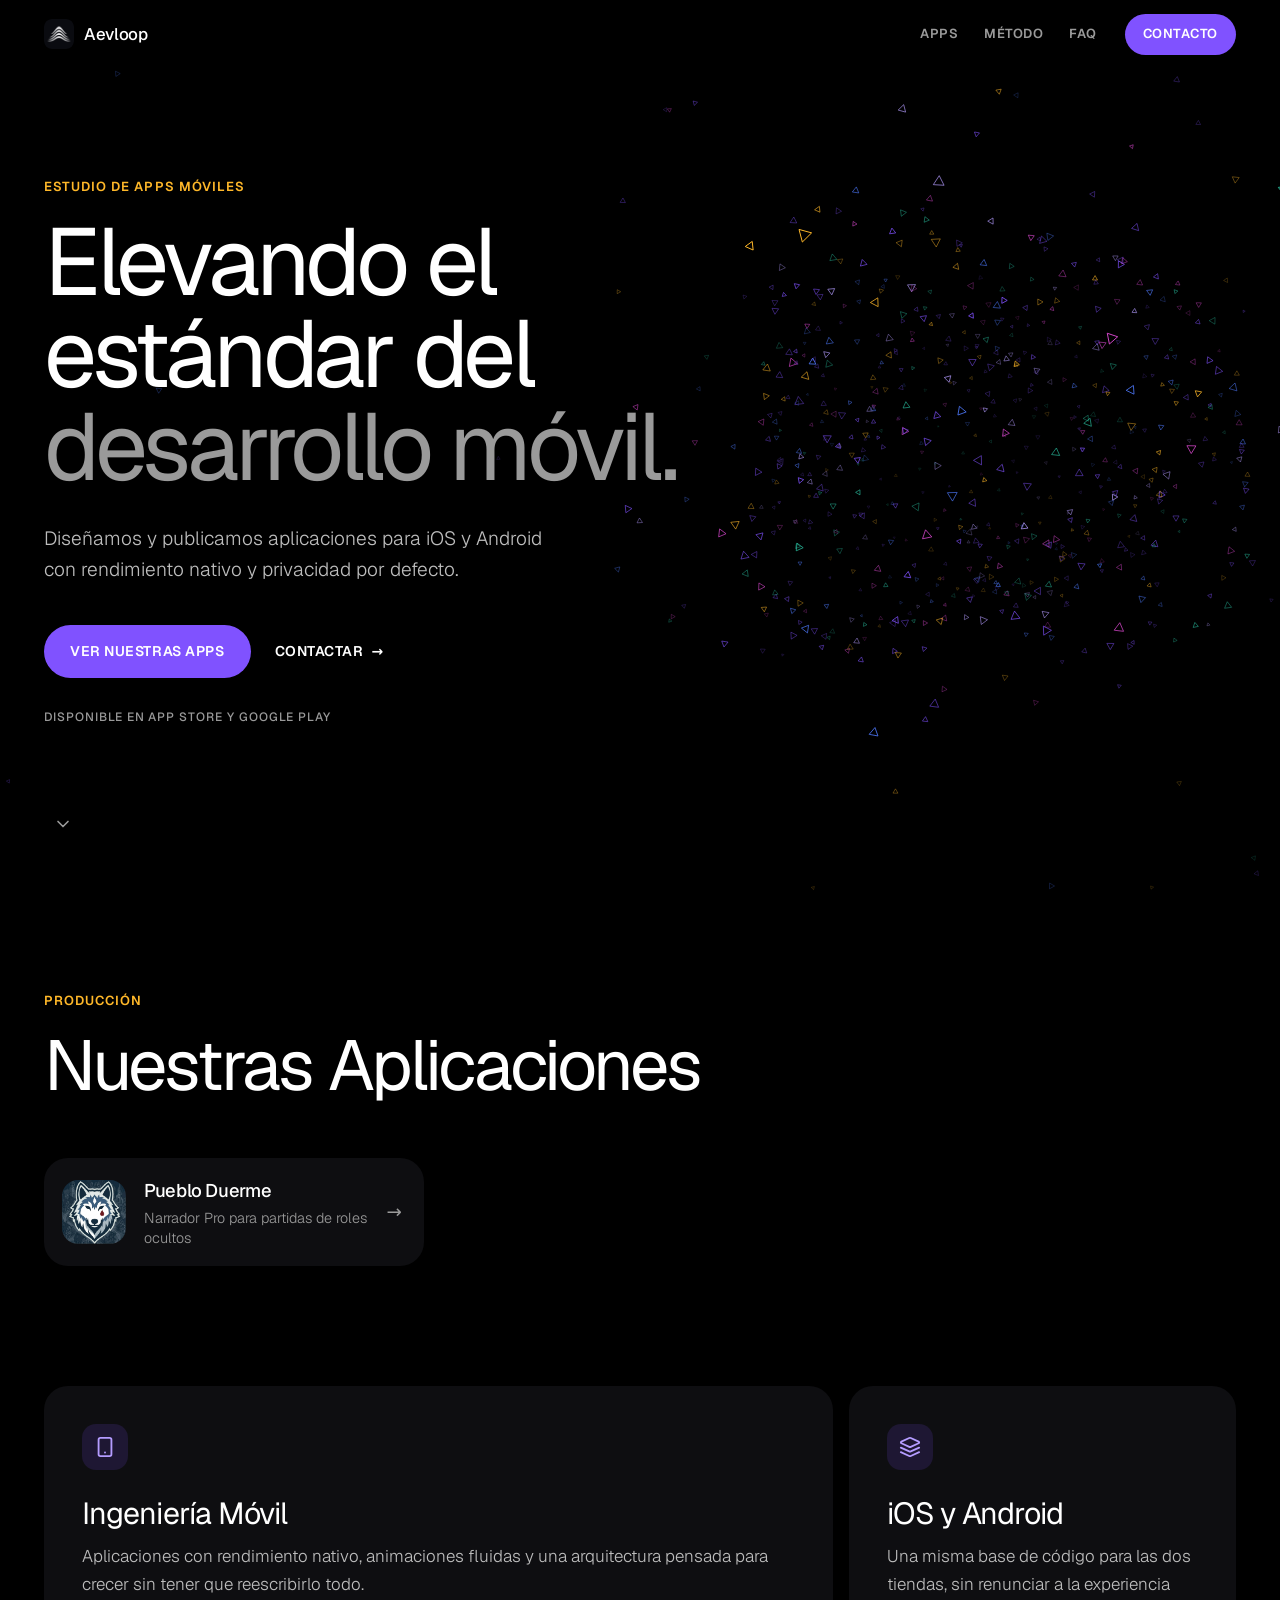
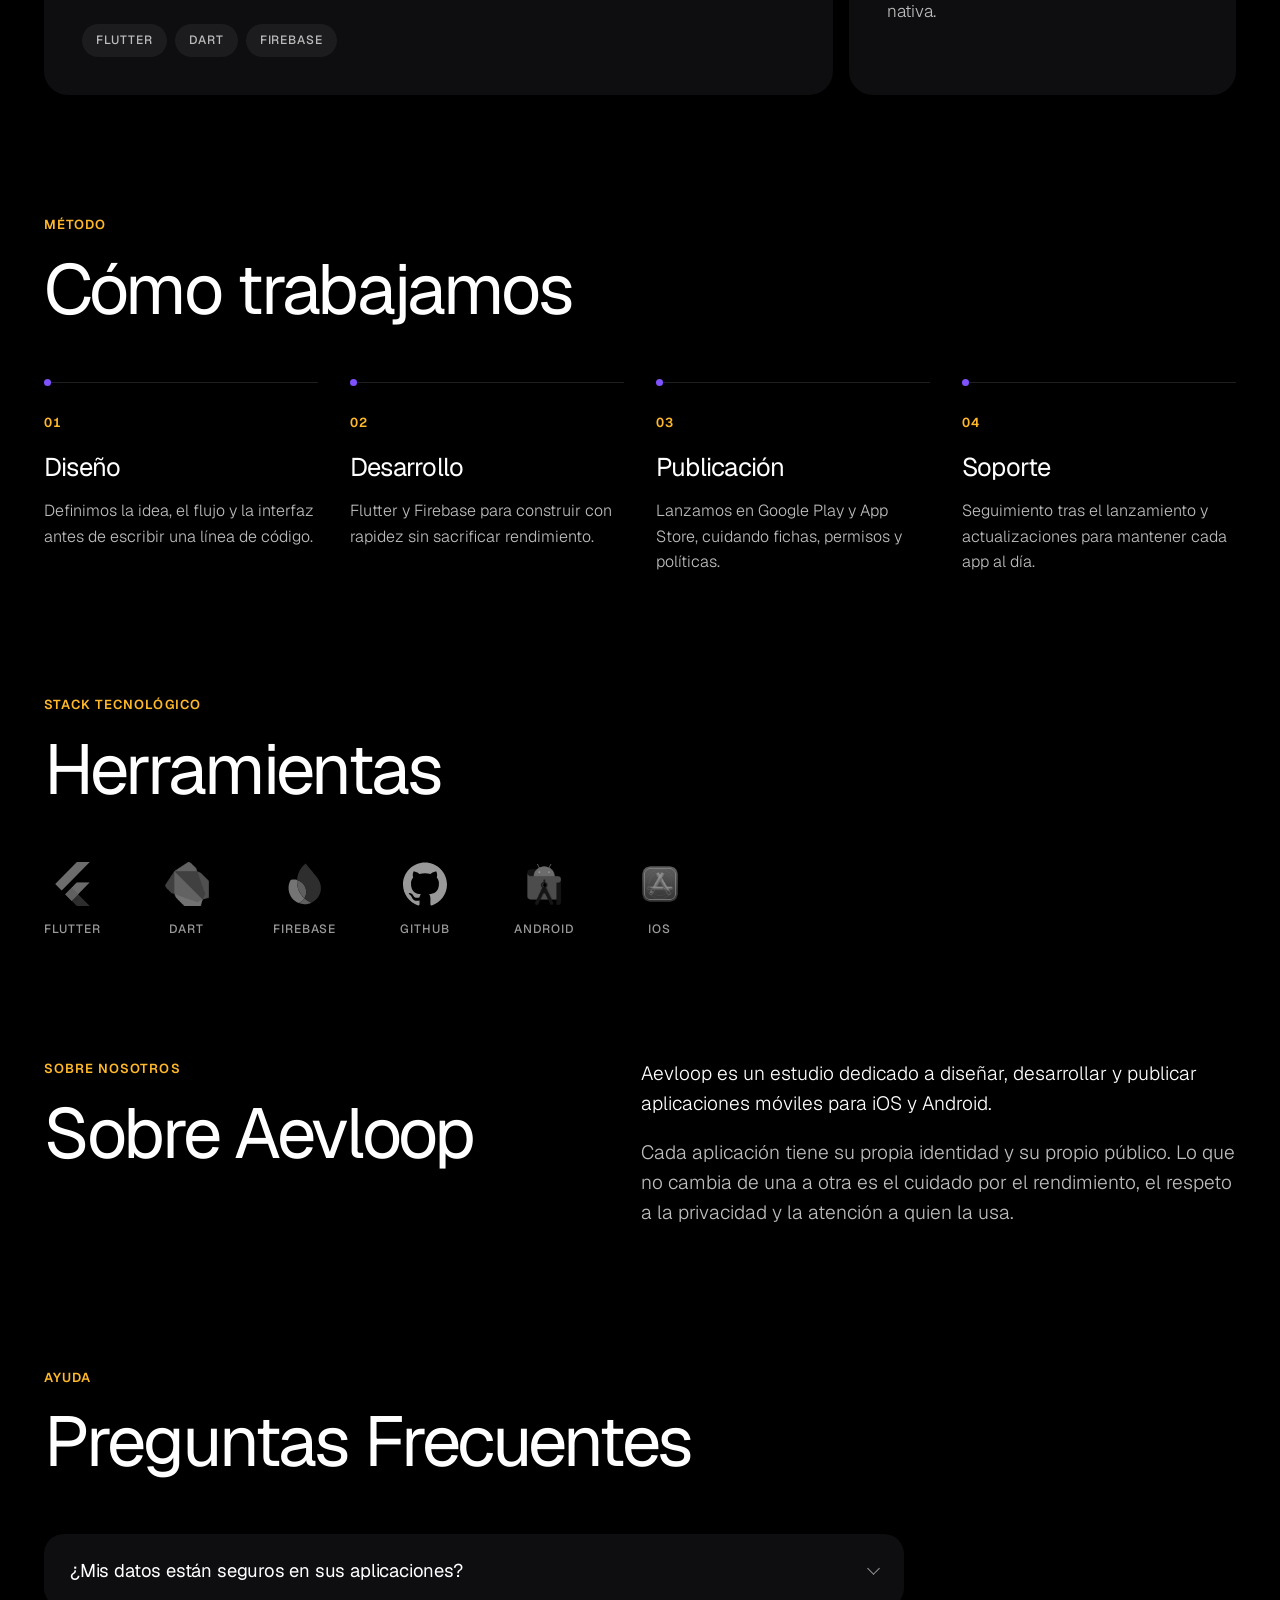
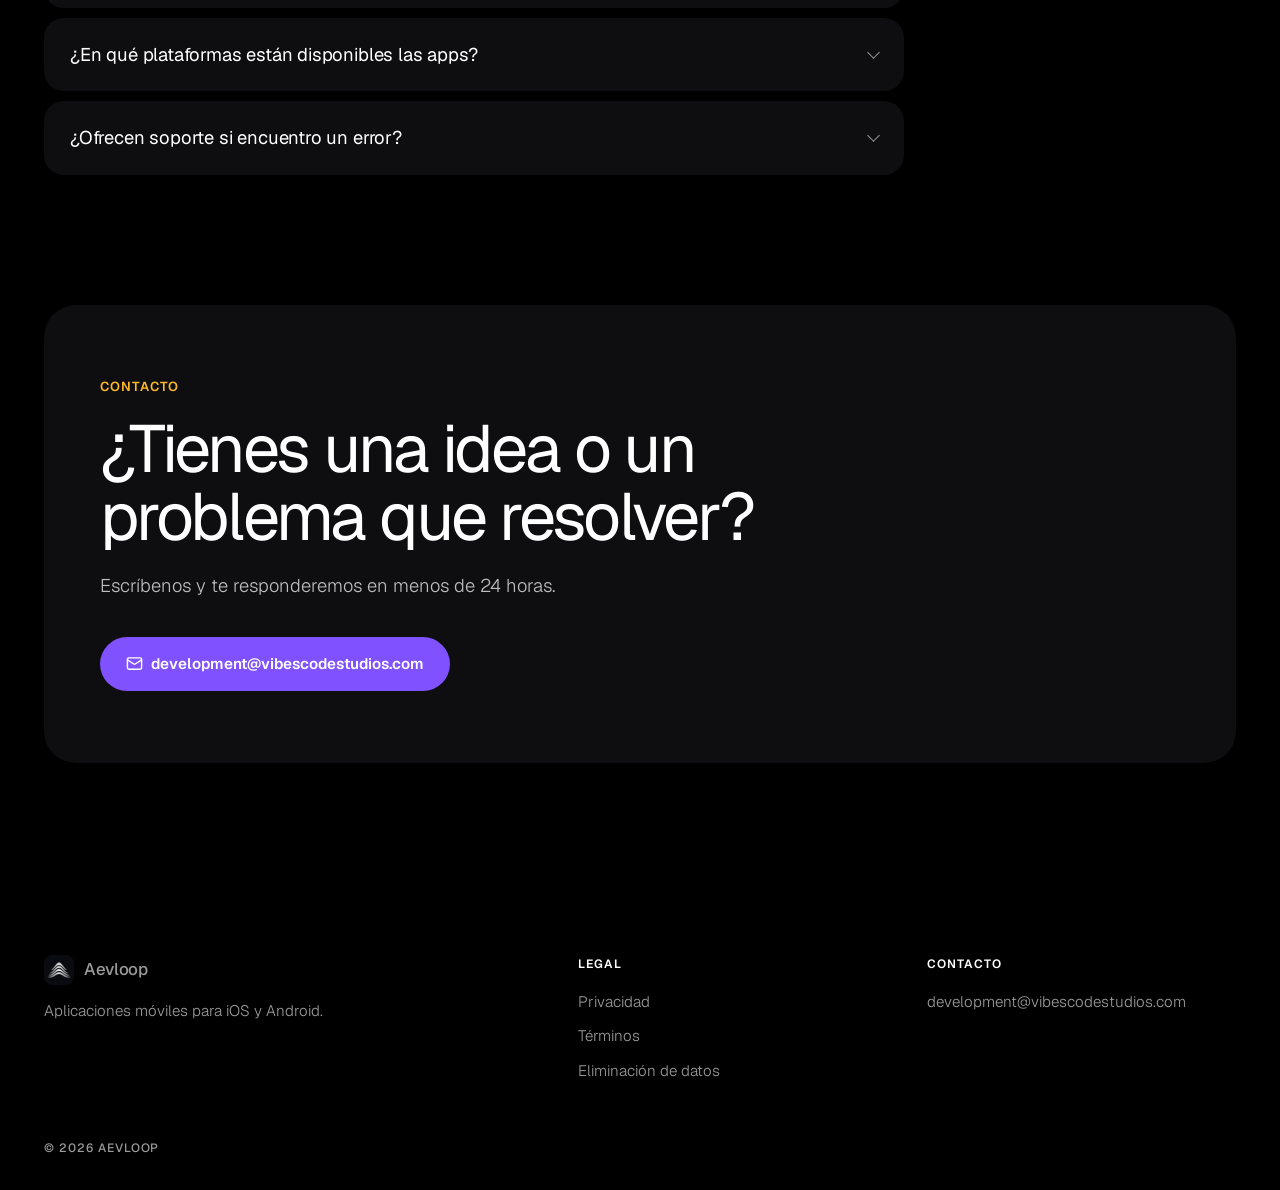
==== commit 73ec045b: "Rediseño según DESIGN_1 y web solo en modo oscuro - Quita el modo claro: botón de tema, script de te" ====
--- a/index.html
+++ b/index.html
@@ -6,7 +6,8 @@
     <title>Aevloop | Aplicaciones móviles</title>
     <meta name="description" content="Aevloop desarrolla aplicaciones móviles para iOS y Android con rendimiento nativo y privacidad por defecto. Descubre Pueblo Duerme - Narrador Pro.">
     <link rel="canonical" href="https://vibescodestudios.com/">
-    <meta name="theme-color" content="#07080c">
+    <meta name="theme-color" content="#000000">
+    <meta name="color-scheme" content="dark">
     <meta property="og:type" content="website">
     <meta property="og:site_name" content="Aevloop">
     <meta property="og:title" content="Aevloop | Aplicaciones móviles">
@@ -21,8 +22,6 @@
     <link rel="manifest" href="site.webmanifest">
     <script>
         document.documentElement.classList.add('js');
-        try { document.documentElement.setAttribute('data-theme', localStorage.getItem('theme') || 'dark'); }
-        catch (e) { document.documentElement.setAttribute('data-theme', 'dark'); }
     </script>
     <link rel="preload" href="assets/fonts/geist-latin.woff2" as="font" type="font/woff2" crossorigin>
     <link href="assets/site.css" rel="stylesheet">
@@ -58,24 +57,24 @@
                 <a href="#apps">Apps</a>
                 <a href="#metodo">Método</a>
                 <a href="#faq">FAQ</a>
-                <a href="#contacto" class="keep">Contacto</a>
             </nav>
-            <button class="theme-toggle" type="button" aria-label="Cambiar tema" title="Cambiar tema">
-                <i data-icon="moon" class="i-moon"></i><i data-icon="sun" class="i-sun"></i>
-            </button>
+            <a href="#contacto" class="btn btn-primary nav-cta">Contacto</a>
         </div>
     </header>
 
     <main id="main">
         <section class="hero">
-            <span class="badge">Estudio de apps móviles</span>
-            <h1>Elevando el estándar del <span class="hl">desarrollo móvil.</span></h1>
-            <p>Diseñamos y publicamos aplicaciones para iOS y Android con rendimiento nativo y privacidad por defecto.</p>
-            <div class="hero-actions">
-                <a href="#apps" class="btn btn-primary">Ver nuestras apps</a>
-                <a href="#contacto" class="btn">Contactar</a>
-            </div>
-            <div class="hero-trust">Disponible en App Store y Google Play</div>
+            <div class="hero-copy">
+                <span class="eyebrow">Estudio de apps móviles</span>
+                <h1>Elevando el estándar del <span class="hl">desarrollo móvil.</span></h1>
+                <p>Diseñamos y publicamos aplicaciones para iOS y Android con rendimiento nativo y privacidad por defecto.</p>
+                <div class="hero-actions">
+                    <a href="#apps" class="btn btn-primary">Ver nuestras apps</a>
+                    <a href="#contacto" class="btn btn-ghost">Contactar <span aria-hidden="true">→</span></a>
+                </div>
+                <div class="hero-trust">Disponible en App Store y Google Play</div>
+            </div>
+            <div class="hero-visual" aria-hidden="true"></div>
             <a class="scroll-cue" href="#apps" aria-label="Ir a las aplicaciones"><i data-icon="chevron-down"></i></a>
         </section>
 
@@ -86,7 +85,7 @@
                     <h2 class="section-title">Nuestras Aplicaciones</h2>
                 </div>
                 <div class="apps-grid">
-                    <button type="button" class="app-card spot" data-app="pueblo-duerme">
+                    <button type="button" class="app-card" data-app="pueblo-duerme">
                         <img src="assets/apps/wolvesville.png" alt="" class="app-card-icon" width="64" height="64" loading="lazy">
                         <span class="app-card-body">
                             <strong>Pueblo Duerme</strong>
@@ -99,13 +98,13 @@
 
             <section class="section reveal" id="servicios">
                 <div class="bento">
-                    <div class="card spot bento-wide">
+                    <div class="card bento-wide">
                         <div class="card-icon"><i data-icon="smartphone"></i></div>
                         <h2>Ingeniería Móvil</h2>
                         <p>Aplicaciones con rendimiento nativo, animaciones fluidas y una arquitectura pensada para crecer sin tener que reescribirlo todo.</p>
                         <div class="chips"><span>Flutter</span><span>Dart</span><span>Firebase</span></div>
                     </div>
-                    <div class="card spot">
+                    <div class="card">
                         <div class="card-icon"><i data-icon="layers"></i></div>
                         <h2>iOS y Android</h2>
                         <p>Una misma base de código para las dos tiendas, sin renunciar a la experiencia nativa.</p>
@@ -177,6 +176,7 @@
 
             <section class="section reveal" id="contacto">
                 <div class="cta-box">
+                    <span class="eyebrow">Contacto</span>
                     <h2>¿Tienes una idea o un problema que resolver?</h2>
                     <p>Escríbenos y te responderemos en menos de 24 horas.</p>
                     <a class="btn btn-primary" href="mailto:development@vibescodestudios.com"><i data-icon="mail"></i>development@vibescodestudios.com</a>
--- a/assets/site.css
+++ b/assets/site.css
@@ -1,261 +1,260 @@
-/* Estilos compartidos de Aevloop (las 4 páginas) */
-/* Tipografías alojadas en local: Geist y Geist Mono (SIL Open Font License 1.1) */
+/* Estilos compartidos de Aevloop (las 4 páginas y la 404) */
+/* Dirección visual: DESIGN_1 adaptado — negro puro, un único violeta para acciones, ámbar para etiquetas,
+   titulares grandes y ligeros. Adaptaciones: tarjetas planas (superficie apenas más clara, sin borde ni sombra)
+   y texto de lectura a 300 en lugar de 200 para que se lea bien en móvil. Solo tema oscuro. */
+/* Tipografía alojada en local: Geist (SIL Open Font License 1.1) */
 @font-face { font-family: 'Geist'; font-style: normal; font-weight: 300 700; font-display: swap; src: url(fonts/geist-latin.woff2) format('woff2'); }
-@font-face { font-family: 'Geist Mono'; font-style: normal; font-weight: 400 500; font-display: swap; src: url(fonts/geist-mono-latin.woff2) format('woff2'); }
 
 :root {
-    --bg: #07080c; --card: rgba(14, 16, 24, 0.86); --card-solid: #11131a;
-    --text: #f4f4f6; --text-muted: #9ba1b0; --border: rgba(255, 255, 255, 0.09); --border-strong: rgba(255, 255, 255, 0.18);
-    --accent: #818cf8; --accent-soft: rgba(129, 140, 248, 0.14);
-    --btn-bg: #f4f4f6; --btn-text: #0a0b10;
-    --nav-bg: rgba(7, 8, 12, 0.7);
-    --shadow: 0 20px 50px rgba(0, 0, 0, 0.35);
-    --globe-rgb: 255, 255, 255; --globe-glow-rgb: 129, 140, 248;
-    --font-mono: 'Geist Mono', ui-monospace, 'SF Mono', Menlo, Consolas, monospace;
-}
-:root[data-theme="light"] {
-    --bg: #f5f5f2; --card: rgba(255, 255, 255, 0.86); --card-solid: #ffffff;
-    --text: #0b0c10; --text-muted: #5a6172; --border: rgba(10, 12, 20, 0.1); --border-strong: rgba(10, 12, 20, 0.22);
-    --accent: #4f46e5; --accent-soft: rgba(79, 70, 229, 0.1);
-    --btn-bg: #0b0c10; --btn-text: #f5f5f2;
-    --nav-bg: rgba(245, 245, 242, 0.75);
-    --shadow: 0 20px 50px rgba(20, 24, 40, 0.08);
-    --globe-rgb: 20, 24, 50; --globe-glow-rgb: 99, 102, 241;
+    color-scheme: dark;
+    /* Colores (DESIGN_1) */
+    --void: #000000;
+    --white: #ffffff;
+    --silver: #bdbdbd;          /* texto de lectura secundario */
+    --ash: #9a9a9a;             /* etiquetas, navegación inactiva */
+    --iris: #8052ff;            /* acciones y acentos de marca */
+    --iris-hover: #8f66ff;
+    --iris-soft: rgba(128, 82, 255, 0.14);
+    --saffron: #ffb829;         /* etiquetas y énfasis */
+    --verdant: #15846e;
+    /* Superficies planas (adaptación: en lugar de "sin tarjetas") */
+    --surface: #0e0e11;
+    --surface-2: #16161a;
+    --line: rgba(255, 255, 255, 0.12);
+    /* Forma y medida */
+    --radius: 24px;
+    --font: 'Geist', 'Inter', system-ui, -apple-system, 'Segoe UI', Roboto, sans-serif;
+    --max: 1240px;
 }
 
 * { margin: 0; padding: 0; box-sizing: border-box; }
-html { scroll-behavior: smooth; scroll-padding-top: 90px; }
+html { scroll-behavior: smooth; scroll-padding-top: 90px; background: var(--void); }
 body {
-    font-family: 'Geist', system-ui, -apple-system, 'Segoe UI', sans-serif; background: var(--bg); color: var(--text);
-    line-height: 1.65; overflow-x: hidden; min-height: 100vh; display: flex; flex-direction: column;
-    transition: background-color 0.3s ease, color 0.3s ease; -webkit-font-smoothing: antialiased;
-}
-main { flex: 1; position: relative; }
+    font-family: var(--font); font-weight: 300; font-size: 1.0625rem; line-height: 1.6;
+    background: var(--void); color: var(--white);
+    overflow-x: hidden; min-height: 100vh; display: flex; flex-direction: column;
+    -webkit-font-smoothing: antialiased; -moz-osx-font-smoothing: grayscale;
+}
+main { flex: 1; position: relative; z-index: 1; }
 a { color: inherit; }
-:focus-visible { outline: 2px solid var(--accent); outline-offset: 3px; border-radius: 6px; }
-.skip-link { position: absolute; left: 16px; top: -60px; z-index: 3000; background: var(--btn-bg); color: var(--btn-text); padding: 10px 18px; border-radius: 10px; font-weight: 600; text-decoration: none; transition: top 0.2s; }
+h1, h2, h3, h4 { font-weight: 400; }
+strong { font-weight: 500; }
+:focus-visible { outline: 2px solid var(--saffron); outline-offset: 3px; border-radius: 6px; }
+.skip-link { position: absolute; left: 16px; top: -60px; z-index: 3000; background: var(--white); color: var(--void); padding: 10px 18px; border-radius: 999px; font-weight: 600; text-decoration: none; transition: top 0.2s; }
 .skip-link:focus { top: 12px; }
-.container { max-width: 1100px; margin: 0 auto; padding: 0 20px; }
-
-/* ---------- Fondo: globo (lo dibuja site.js) ---------- */
-#bg-globe { position: fixed; inset: 0; width: 100%; height: 100%; z-index: -1; pointer-events: none; }
+.container { max-width: var(--max); margin: 0 auto; padding: 0 24px; }
+
+/* ---------- Fondo: constelación de partículas (la dibuja site.js) ---------- */
+#bg-constellation { position: fixed; inset: 0; width: 100%; height: 100%; z-index: 0; pointer-events: none; }
+
+/* ---------- Etiqueta superior (eyebrow) ---------- */
+.eyebrow { display: block; color: var(--saffron); text-transform: uppercase; font-weight: 600; font-size: 0.8125rem; letter-spacing: 0.08em; margin-bottom: 18px; }
 
 /* ---------- Barra de navegación ---------- */
-.site-nav {
-    position: sticky; top: 0; z-index: 100; background: var(--nav-bg);
-    backdrop-filter: blur(16px) saturate(1.4); -webkit-backdrop-filter: blur(16px) saturate(1.4); border-bottom: 1px solid var(--border);
-}
-.nav-inner { max-width: 1100px; margin: 0 auto; padding: 12px 20px; display: flex; align-items: center; gap: 24px; }
-.brand { white-space: nowrap; display: flex; align-items: center; gap: 10px; font-weight: 700; text-decoration: none; letter-spacing: -0.3px; }
+.site-nav { position: sticky; top: 0; z-index: 100; background: rgba(0, 0, 0, 0.72); backdrop-filter: blur(14px); -webkit-backdrop-filter: blur(14px); }
+.nav-inner { max-width: var(--max); margin: 0 auto; padding: 14px 24px; display: flex; align-items: center; gap: 28px; }
+.brand { white-space: nowrap; display: flex; align-items: center; gap: 10px; font-weight: 500; font-size: 1.05rem; text-decoration: none; letter-spacing: -0.02em; }
 .brand img { width: 30px; height: 30px; border-radius: 8px; }
-.nav-links { display: flex; gap: 4px; margin-left: auto; }
-.nav-links a { color: var(--text-muted); text-decoration: none; font-weight: 500; font-size: 0.9rem; padding: 8px 14px; border-radius: 10px; transition: color 0.2s, background 0.2s; }
-.nav-links a:hover { color: var(--text); background: var(--accent-soft); }
-.theme-toggle {
-    background: var(--card); border: 1px solid var(--border); color: var(--text);
-    width: 40px; height: 40px; border-radius: 12px; cursor: pointer; flex-shrink: 0;
-    display: flex; align-items: center; justify-content: center; transition: border-color 0.2s, background 0.2s;
-}
-.theme-toggle:hover { border-color: var(--border-strong); background: var(--accent-soft); }
-.theme-toggle svg { width: 18px; height: 18px; }
-:root[data-theme="light"] .i-moon, :root:not([data-theme="light"]) .i-sun { display: none; }
+.nav-links { display: flex; gap: 26px; margin-left: auto; }
+.nav-links a { color: var(--ash); text-decoration: none; font-weight: 600; font-size: 0.8125rem; text-transform: uppercase; letter-spacing: 0.04em; padding: 8px 0; transition: color 0.2s; }
+.nav-links a:hover { color: var(--white); }
 
 /* ---------- Botones ---------- */
 .btn {
-    display: inline-flex; align-items: center; justify-content: center; gap: 8px; padding: 13px 26px;
-    border-radius: 999px; font-weight: 600; font-size: 0.95rem; text-decoration: none; cursor: pointer;
-    border: 1px solid var(--border-strong); background: transparent; color: var(--text); transition: transform 0.2s, box-shadow 0.2s, background 0.2s;
-}
-.btn:hover { transform: translateY(-2px); background: var(--accent-soft); }
-.btn:active { transform: translateY(0) scale(0.98); }
-.btn-primary { background: var(--btn-bg); border-color: var(--btn-bg); color: var(--btn-text); }
-.btn-primary:hover { background: var(--btn-bg); box-shadow: 0 8px 30px rgba(129, 140, 248, 0.35); }
+    display: inline-flex; align-items: center; justify-content: center; gap: 8px;
+    font-family: inherit; font-weight: 600; font-size: 0.875rem; text-transform: uppercase; letter-spacing: 0.04em;
+    text-decoration: none; cursor: pointer; border: none; border-radius: 999px; color: var(--white);
+    transition: background 0.2s, color 0.2s, transform 0.2s;
+}
 .btn svg { width: 17px; height: 17px; }
-
-/* ---------- Hero ---------- */
-.hero { position: relative; text-align: center; padding: 9vh 20px 22vh; min-height: 80vh; }
-.badge {
-    display: inline-flex; align-items: center; gap: 10px; padding: 7px 14px; border: 1px solid var(--border);
-    border-radius: 999px; background: var(--card); font-family: var(--font-mono); font-size: 0.75rem; letter-spacing: 0.08em; text-transform: uppercase; color: var(--text-muted);
-}
-.badge::before { content: ""; width: 7px; height: 7px; border-radius: 50%; background: #34d399; box-shadow: 0 0 10px #34d399; }
-.hero h1 { font-size: clamp(2.5rem, 7vw, 4.9rem); letter-spacing: -0.045em; line-height: 1.04; font-weight: 700; margin: 26px auto 22px; max-width: 880px; color: var(--text); }
-.hero h1 .hl { color: inherit; }
-.hero > p { color: var(--text-muted); font-size: clamp(1.05rem, 2.2vw, 1.22rem); font-weight: 300; max-width: 580px; margin: 0 auto; }
-.hero-actions { display: flex; gap: 14px; justify-content: center; flex-wrap: wrap; margin-top: 36px; }
-.hero-trust { margin-top: 26px; font-family: var(--font-mono); font-size: 0.72rem; letter-spacing: 0.1em; text-transform: uppercase; color: var(--text-muted); }
-.scroll-cue { position: absolute; left: 50%; bottom: 22px; transform: translateX(-50%); width: 38px; height: 38px; display: flex; align-items: center; justify-content: center; border: 1px solid var(--border); border-radius: 50%; color: var(--text-muted); background: var(--card); text-decoration: none; }
-.scroll-cue:hover { color: var(--text); border-color: var(--border-strong); }
-.scroll-cue svg { width: 18px; height: 18px; }
-@keyframes cue { 0%, 100% { transform: translate(-50%, 0); } 50% { transform: translate(-50%, 6px); } }
+/* Única acción rellena: píldora violeta */
+.btn-primary { background: var(--iris); padding: 15px 26px; }
+.btn-primary:hover { background: var(--iris-hover); }
+.btn-primary:active { transform: scale(0.98); }
+.btn-primary.nav-cta { padding: 10px 18px; font-size: 0.8125rem; }
+/* Acción secundaria: texto sin contenedor */
+.btn-ghost { background: none; padding: 15px 6px; color: var(--white); }
+.btn-ghost span { transition: transform 0.2s; }
+.btn-ghost:hover { color: var(--saffron); }
+.btn-ghost:hover span { transform: translateX(4px); }
+
+/* ---------- Hero (dos columnas: texto a la izquierda, constelación a la derecha) ---------- */
+.hero {
+    position: relative; max-width: var(--max); margin: 0 auto; padding: 12vh 24px 16vh; min-height: 88vh;
+    display: grid; grid-template-columns: minmax(0, 1.25fr) minmax(0, 1fr); gap: 24px; align-items: center;
+}
+.hero-visual { align-self: stretch; min-height: 360px; }
+.hero h1 { font-size: clamp(2.9rem, 7.4vw, 6.4rem); line-height: 0.98; letter-spacing: -0.045em; margin-bottom: 30px; }
+.hero h1 .hl { color: var(--ash); }
+.hero-copy > p { color: var(--silver); font-size: clamp(1.06rem, 1.6vw, 1.2rem); max-width: 500px; }
+.hero-actions { display: flex; gap: 18px; align-items: center; flex-wrap: wrap; margin-top: 40px; }
+.hero-trust { margin-top: 30px; font-size: 0.75rem; font-weight: 500; letter-spacing: 0.08em; text-transform: uppercase; color: var(--ash); }
+.scroll-cue { position: absolute; left: 24px; bottom: 28px; width: 38px; height: 38px; display: flex; align-items: center; justify-content: center; color: var(--ash); text-decoration: none; }
+.scroll-cue:hover { color: var(--white); }
+.scroll-cue svg { width: 20px; height: 20px; }
+.hero-404 { min-height: 72vh; }
+
+@keyframes cue { 0%, 100% { transform: translateY(0); } 50% { transform: translateY(6px); } }
 @keyframes rise { from { opacity: 0; transform: translateY(22px); } to { opacity: 1; transform: none; } }
-@keyframes rise-cue { from { opacity: 0; } to { opacity: 1; } }
-.js .hero > * { opacity: 0; animation: rise 0.9s cubic-bezier(0.2, 0.7, 0.2, 1) forwards; }
-.js .hero > *:nth-child(2) { animation-delay: 0.08s; }
-.js .hero > *:nth-child(3) { animation-delay: 0.18s; }
-.js .hero > *:nth-child(4) { animation-delay: 0.28s; }
-.js .hero > *:nth-child(5) { animation-delay: 0.38s; }
-.js .hero > .scroll-cue { transform: translateX(-50%); animation: rise-cue 0.9s 0.7s forwards, cue 2.4s 1.6s ease-in-out infinite; }
+@keyframes fade-in { from { opacity: 0; } to { opacity: 1; } }
+.js .hero-copy > * { opacity: 0; animation: rise 0.9s cubic-bezier(0.2, 0.7, 0.2, 1) forwards; }
+.js .hero-copy > *:nth-child(2) { animation-delay: 0.08s; }
+.js .hero-copy > *:nth-child(3) { animation-delay: 0.18s; }
+.js .hero-copy > *:nth-child(4) { animation-delay: 0.28s; }
+.js .hero-copy > *:nth-child(5) { animation-delay: 0.38s; }
+.js .scroll-cue { opacity: 0; animation: fade-in 0.9s 0.7s forwards, cue 2.4s 1.6s ease-in-out infinite; }
 
 /* ---------- Secciones ---------- */
-.section { padding: 100px 0 20px; }
-.section-head { text-align: center; margin-bottom: 44px; }
-.eyebrow { font-family: var(--font-mono); color: var(--accent); text-transform: uppercase; font-weight: 500; font-size: 0.75rem; letter-spacing: 0.18em; display: block; margin-bottom: 14px; }
-.section-title { font-size: clamp(1.8rem, 4.6vw, 2.6rem); letter-spacing: -0.03em; line-height: 1.12; font-weight: 700; }
-
-.grid-main { display: grid; grid-template-columns: repeat(auto-fit, minmax(300px, 1fr)); gap: 20px; }
-.card {
-    position: relative; background: var(--card); padding: 36px; border-radius: 24px; border: 1px solid var(--border);
-    box-shadow: var(--shadow);
-    text-decoration: none; display: block; transition: transform 0.3s, border-color 0.3s;
-}
-.card::before { content: ""; position: absolute; top: 0; left: 12%; right: 12%; height: 1px; background: linear-gradient(90deg, transparent, var(--border-strong), transparent); }
-a.card:hover { transform: translateY(-4px); border-color: var(--border-strong); }
-a.card:active { transform: translateY(-1px); }
-.card-icon { width: 44px; height: 44px; border-radius: 12px; display: flex; align-items: center; justify-content: center; background: var(--accent-soft); color: var(--accent); margin-bottom: 22px; border: 1px solid var(--border); }
+.section { padding: 120px 0 0; }
+.section-head { margin-bottom: 56px; max-width: 760px; }
+.section-title { font-size: clamp(2.4rem, 5.6vw, 4.4rem); letter-spacing: -0.04em; line-height: 1.02; }
+
+/* Tarjeta plana: superficie apenas más clara que el negro, sin borde ni sombra */
+.card { position: relative; background: var(--surface); padding: 38px; border-radius: var(--radius); text-decoration: none; display: block; }
+.card-icon { width: 46px; height: 46px; border-radius: 14px; display: flex; align-items: center; justify-content: center; background: var(--iris-soft); color: #b49cff; margin-bottom: 26px; }
 .card-icon svg { width: 22px; height: 22px; }
-.card h2 { margin-bottom: 10px; font-size: 1.4rem; letter-spacing: -0.02em; }
-.card p { color: var(--text-muted); }
-.card .more { color: var(--text); font-weight: 600; font-size: 0.9rem; margin-top: 18px; display: inline-block; }
+.card h2 { margin-bottom: 12px; font-size: clamp(1.5rem, 2.4vw, 1.9rem); letter-spacing: -0.03em; line-height: 1.15; }
+.card p { color: var(--silver); }
 
 /* ---------- Apps (tarjetas compactas) + modal ---------- */
-.apps-grid { display: grid; grid-template-columns: repeat(auto-fit, minmax(280px, 360px)); gap: 16px; justify-content: center; }
-.app-card { display: flex; align-items: center; gap: 16px; padding: 16px 18px; background: var(--card); border: 1px solid var(--border); border-radius: 20px; color: inherit; font: inherit; text-align: left; cursor: pointer; box-shadow: var(--shadow); transition: transform 0.3s, border-color 0.3s; }
-.app-card:hover { transform: translateY(-3px); border-color: var(--border-strong); }
-.app-card:active { transform: translateY(-1px); }
-.app-card-icon { width: 64px; height: 64px; border-radius: 16px; object-fit: cover; flex-shrink: 0; border: 1px solid var(--border-strong); box-shadow: 0 6px 18px rgba(0, 0, 0, 0.3); }
-.app-card-body { display: flex; flex-direction: column; gap: 2px; min-width: 0; }
-.app-card-body strong { font-size: 1.05rem; letter-spacing: -0.01em; }
-.app-card-body span { color: var(--text-muted); font-size: 0.88rem; line-height: 1.4; }
-.app-card-go { margin-left: auto; color: var(--text-muted); font-size: 1.1rem; transition: transform 0.3s, color 0.3s; }
-.app-card:hover .app-card-go { transform: translateX(4px); color: var(--text); }
-
-.modal-overlay { position: fixed; inset: 0; background: rgba(4, 5, 8, 0.6); backdrop-filter: blur(12px); -webkit-backdrop-filter: blur(12px); z-index: 2000; display: flex; align-items: center; justify-content: center; opacity: 0; visibility: hidden; transition: opacity 0.3s ease, visibility 0.3s; }
+.apps-grid { display: grid; grid-template-columns: repeat(auto-fill, minmax(280px, 380px)); gap: 16px; }
+.app-card { display: flex; align-items: center; gap: 18px; padding: 18px 22px 18px 18px; background: var(--surface); border: none; border-radius: var(--radius); color: inherit; font: inherit; text-align: left; cursor: pointer; transition: background 0.25s; }
+.app-card:hover { background: var(--surface-2); }
+.app-card-icon { width: 64px; height: 64px; border-radius: 16px; object-fit: cover; flex-shrink: 0; }
+.app-card-body { display: flex; flex-direction: column; gap: 3px; min-width: 0; }
+.app-card-body strong { font-size: 1.15rem; font-weight: 500; letter-spacing: -0.02em; }
+.app-card-body span { color: var(--ash); font-size: 0.9rem; line-height: 1.4; }
+.app-card-go { margin-left: auto; color: var(--ash); font-size: 1.15rem; transition: transform 0.25s, color 0.25s; }
+.app-card:hover .app-card-go { transform: translateX(4px); color: var(--saffron); }
+
+.modal-overlay { position: fixed; inset: 0; background: rgba(0, 0, 0, 0.78); backdrop-filter: blur(10px); -webkit-backdrop-filter: blur(10px); z-index: 2000; display: flex; align-items: center; justify-content: center; opacity: 0; visibility: hidden; transition: opacity 0.3s ease, visibility 0.3s; }
 .modal-overlay.active { opacity: 1; visibility: visible; }
-.modal-content { background: var(--card-solid); border: 1px solid var(--border-strong); padding: 44px 38px; border-radius: 28px; max-width: 450px; width: 90%; max-height: 90vh; overflow-y: auto; position: relative; text-align: center; box-shadow: 0 30px 80px rgba(0, 0, 0, 0.5); transform: scale(0.94); transition: transform 0.3s cubic-bezier(0.4, 0, 0.2, 1); }
+.modal-content { background: var(--surface-2); padding: 44px 38px; border-radius: var(--radius); max-width: 460px; width: 90%; max-height: 90vh; overflow-y: auto; position: relative; transform: scale(0.96); transition: transform 0.3s cubic-bezier(0.4, 0, 0.2, 1); }
 .modal-overlay.active .modal-content { transform: scale(1); }
-.modal-close { position: absolute; top: 18px; right: 18px; background: transparent; border: none; color: var(--text-muted); cursor: pointer; padding: 6px; display: flex; }
-.modal-close:hover { color: var(--text); }
-.modal-icon { width: 92px; height: 92px; border-radius: 22px; object-fit: cover; box-shadow: 0 12px 30px rgba(0, 0, 0, 0.35); margin-bottom: 20px; border: 1px solid var(--border-strong); }
-.modal-content h2 { font-size: 1.8rem; margin-bottom: 14px; letter-spacing: -0.03em; }
-.modal-desc { color: var(--text-muted); font-size: 0.97rem; margin-bottom: 28px; text-align: left; }
-.modal-badges { display: flex; gap: 14px; justify-content: center; flex-wrap: wrap; }
+.modal-close { position: absolute; top: 18px; right: 18px; background: transparent; border: none; color: var(--ash); cursor: pointer; padding: 6px; display: flex; }
+.modal-close:hover { color: var(--white); }
+.modal-icon { width: 88px; height: 88px; border-radius: 22px; object-fit: cover; margin-bottom: 22px; display: block; }
+.modal-content h2 { font-size: 2.2rem; margin-bottom: 14px; letter-spacing: -0.04em; line-height: 1.05; }
+.modal-desc { color: var(--silver); font-size: 1rem; margin-bottom: 30px; }
+.modal-badges { display: flex; gap: 14px; flex-wrap: wrap; }
 .modal-badges a { height: 42px; transition: transform 0.2s; }
-.modal-badges a:hover { transform: scale(1.05); }
+.modal-badges a:hover { transform: scale(1.04); }
 .modal-badges img { height: 100%; width: auto; display: block; }
 
+/* ---------- Servicios (bento) ---------- */
+.bento { display: grid; grid-template-columns: repeat(3, 1fr); gap: 16px; }
+.bento-wide { grid-column: span 2; }
+.bento-full { grid-column: 1 / -1; }
+.chips { display: flex; flex-wrap: wrap; gap: 8px; margin-top: 26px; }
+.chips span { font-size: 0.75rem; font-weight: 500; letter-spacing: 0.08em; text-transform: uppercase; padding: 7px 14px; border-radius: 999px; color: var(--silver); background: rgba(255, 255, 255, 0.06); }
+
+/* ---------- Método ---------- */
+.steps { list-style: none; display: grid; grid-template-columns: repeat(auto-fit, minmax(220px, 1fr)); gap: 40px 32px; }
+.step { position: relative; padding-top: 30px; border-top: 1px solid var(--line); }
+.step::before { content: ""; position: absolute; top: -4px; left: 0; width: 7px; height: 7px; border-radius: 50%; background: var(--iris); }
+.step-n { color: var(--saffron); font-size: 0.8125rem; font-weight: 600; letter-spacing: 0.08em; font-variant-numeric: tabular-nums; display: block; margin-bottom: 14px; }
+.step h3 { font-size: 1.6rem; letter-spacing: -0.03em; margin-bottom: 10px; }
+.step p { color: var(--silver); font-size: 1rem; }
+
+/* ---------- Herramientas ---------- */
+.tech-row { display: flex; flex-wrap: wrap; gap: 36px 64px; }
+.tech-item { display: flex; flex-direction: column; align-items: center; gap: 14px; }
+.tech-item img { width: 44px; height: 44px; object-fit: contain; filter: grayscale(100%); opacity: 0.6; transition: filter 0.3s, opacity 0.3s; }
+.tech-item:hover img { filter: grayscale(0); opacity: 1; }
+.tech-item img.invert-dark { filter: grayscale(100%) brightness(0) invert(1); }
+.tech-item span { font-size: 0.75rem; font-weight: 500; letter-spacing: 0.08em; text-transform: uppercase; color: var(--ash); }
+
+/* ---------- Sobre nosotros ---------- */
+.about { display: grid; grid-template-columns: 1fr 1.1fr; gap: 56px; align-items: start; }
+.about-text p { color: var(--silver); font-size: 1.2rem; line-height: 1.55; margin-bottom: 20px; }
+.about-text p:first-child { color: var(--white); }
+
 /* ---------- FAQ (details/summary) ---------- */
-.faq { max-width: 800px; margin: 0 auto; }
-.faq details { background: var(--card); border: 1px solid var(--border); border-radius: 16px; margin-bottom: 12px; transition: border-color 0.3s; }
-.faq details[open], .faq details:hover { border-color: var(--border-strong); }
-.faq summary { padding: 20px 24px; cursor: pointer; font-weight: 600; font-size: 1.02rem; list-style: none; display: flex; justify-content: space-between; align-items: center; gap: 16px; }
+.faq { max-width: 860px; }
+.faq details { background: var(--surface); border-radius: 20px; margin-bottom: 10px; transition: background 0.25s; }
+.faq details:hover, .faq details[open] { background: var(--surface-2); }
+.faq summary { padding: 22px 26px; cursor: pointer; font-weight: 400; font-size: 1.15rem; letter-spacing: -0.01em; list-style: none; display: flex; justify-content: space-between; align-items: center; gap: 16px; }
 .faq summary::-webkit-details-marker { display: none; }
-.faq summary::after { content: ""; width: 9px; height: 9px; border-right: 2px solid var(--text-muted); border-bottom: 2px solid var(--text-muted); transform: rotate(45deg); transition: transform 0.3s; flex-shrink: 0; margin-top: -4px; }
-.faq details[open] summary::after { transform: rotate(-135deg); border-color: var(--accent); margin-top: 4px; }
-.faq details p { padding: 0 24px 22px; color: var(--text-muted); }
-
-/* ---------- Herramientas ---------- */
-.tech-row { display: flex; flex-wrap: wrap; justify-content: center; gap: 36px 60px; max-width: 900px; margin: 0 auto; }
-.tech-item { display: flex; flex-direction: column; align-items: center; gap: 14px; transition: transform 0.3s; }
-.tech-item img { width: 44px; height: 44px; object-fit: contain; filter: grayscale(100%); opacity: 0.65; transition: filter 0.3s, opacity 0.3s; }
-.tech-item:hover { transform: translateY(-3px); }
-.tech-item:hover img { filter: grayscale(0); opacity: 1; }
-.tech-item span { font-family: var(--font-mono); font-size: 0.72rem; letter-spacing: 0.12em; text-transform: uppercase; color: var(--text-muted); }
-:root:not([data-theme="light"]) .tech-item img.invert-dark { filter: grayscale(100%) brightness(0) invert(1); }
+.faq summary::after { content: ""; width: 8px; height: 8px; border-right: 1.5px solid var(--ash); border-bottom: 1.5px solid var(--ash); transform: rotate(45deg); transition: transform 0.3s; flex-shrink: 0; margin-top: -4px; }
+.faq details[open] summary::after { transform: rotate(-135deg); border-color: var(--saffron); margin-top: 4px; }
+.faq details p { padding: 0 26px 24px; color: var(--silver); }
+.faq details a { color: var(--saffron); text-underline-offset: 3px; }
+
+/* ---------- Llamada final ---------- */
+.cta-box { padding: 72px 56px; border-radius: 32px; background: var(--surface); }
+.cta-box h2 { font-size: clamp(2.2rem, 5.2vw, 4.2rem); letter-spacing: -0.04em; line-height: 1.02; max-width: 820px; margin-bottom: 20px; }
+.cta-box p { color: var(--silver); font-size: 1.15rem; margin-bottom: 36px; }
+.cta-box .btn { text-transform: none; letter-spacing: 0; font-size: 0.95rem; }
 
 /* ---------- Páginas legales ---------- */
-.content {
-    max-width: 850px; width: 90%; margin: 50px auto 60px; background: var(--card); padding: 50px;
-    border-radius: 28px; border: 1px solid var(--border); box-shadow: var(--shadow); line-height: 1.8;
-    
-}
-.content h1 { font-size: 2.5rem; margin-bottom: 14px; line-height: 1.2; letter-spacing: -0.03em; }
-.content .date { font-family: var(--font-mono); color: var(--text-muted); font-size: 0.8rem; letter-spacing: 0.05em; margin-bottom: 40px; border-bottom: 1px solid var(--border); padding-bottom: 14px; }
-.content h2 { line-height: 1.35; color: var(--text); margin-top: 40px; font-size: 1.3rem; border-left: 2px solid var(--accent); padding-left: 15px; margin-bottom: 15px; }
-.content p, .content li { color: var(--text-muted); margin-bottom: 15px; font-size: 1.02rem; }
+.content { max-width: 850px; width: 90%; margin: 50px auto 60px; background: var(--surface); padding: 56px; border-radius: var(--radius); line-height: 1.75; }
+.content h1 { font-size: clamp(2.3rem, 5vw, 3.4rem); margin-bottom: 14px; line-height: 1.05; letter-spacing: -0.04em; }
+.content .date { color: var(--ash); font-size: 0.75rem; font-weight: 500; letter-spacing: 0.08em; text-transform: uppercase; margin-bottom: 44px; }
+.content h2 { line-height: 1.25; color: var(--white); margin: 44px 0 14px; font-size: 1.6rem; letter-spacing: -0.03em; }
+.content p, .content li { color: var(--silver); margin-bottom: 15px; font-size: 1.02rem; }
 .content ul { margin-left: 20px; margin-bottom: 20px; }
-.content strong { color: var(--text); font-weight: 600; }
-.card-info { background: var(--accent-soft); border: 1px solid var(--border); border-left: 2px solid var(--accent); padding: 20px; margin: 25px 0; border-radius: 0 14px 14px 0; color: var(--text); }
-.card-info strong { color: var(--text); }
+.content li::marker { color: var(--iris); }
+.content strong { color: var(--white); }
+.content a { color: var(--saffron); text-underline-offset: 3px; }
+.content a.btn { color: var(--white); }
+.card-info { background: var(--iris-soft); padding: 22px 24px; margin: 26px 0; border-radius: 16px; color: var(--white); }
+.card-info strong { color: var(--white); }
+
+.legal-layout { display: grid; grid-template-columns: 210px minmax(0, 850px); gap: 40px; max-width: 1140px; width: 92%; margin: 50px auto 60px; align-items: start; justify-content: center; }
+.legal-layout .content { margin: 0; width: auto; }
+.toc { position: sticky; top: 100px; display: flex; flex-direction: column; font-size: 0.875rem; }
+.toc span { font-size: 0.75rem; font-weight: 600; letter-spacing: 0.08em; text-transform: uppercase; color: var(--saffron); margin-bottom: 14px; }
+.toc a { color: var(--ash); text-decoration: none; padding: 6px 0 6px 14px; position: relative; transition: color 0.2s; }
+.toc a::before { content: ""; position: absolute; left: 0; top: 50%; width: 5px; height: 5px; margin-top: -2.5px; border-radius: 50%; background: transparent; transition: background 0.2s; }
+.toc a:hover { color: var(--white); }
+.toc a.active { color: var(--white); }
+.toc a.active::before { background: var(--iris); }
 
 /* ---------- Footer ---------- */
-footer { padding: 64px 0 28px; margin-top: 100px; border-top: 1px solid var(--border); color: var(--text-muted); background: var(--nav-bg); }
+footer { position: relative; z-index: 1; padding: 72px 0 32px; margin-top: 120px; color: var(--ash); background: var(--void); }
 .footer-grid { display: grid; grid-template-columns: 1.6fr 1fr 1fr; gap: 40px; }
-.footer-brand p { margin-top: 14px; font-size: 0.92rem; max-width: 280px; }
+.footer-brand p { margin-top: 14px; font-size: 0.95rem; max-width: 280px; }
 .footer-col { display: flex; flex-direction: column; gap: 10px; align-items: flex-start; }
-.footer-col h4 { font-family: var(--font-mono); font-size: 0.72rem; font-weight: 500; letter-spacing: 0.14em; text-transform: uppercase; color: var(--text); margin-bottom: 6px; }
-.footer-col a { color: var(--text-muted); text-decoration: none; font-size: 0.92rem; transition: color 0.2s; overflow-wrap: anywhere; }
-.footer-col a:hover { color: var(--text); }
-.footer-bottom { margin-top: 44px; padding-top: 22px; border-top: 1px solid var(--border); }
-footer .name { font-family: var(--font-mono); font-size: 0.75rem; letter-spacing: 0.06em; color: var(--text-muted); }
+.footer-col h4 { font-size: 0.75rem; font-weight: 600; letter-spacing: 0.08em; text-transform: uppercase; color: var(--white); margin-bottom: 6px; }
+.footer-col a { color: var(--ash); text-decoration: none; font-size: 0.95rem; transition: color 0.2s; overflow-wrap: anywhere; }
+.footer-col a:hover { color: var(--white); }
+.footer-bottom { margin-top: 56px; }
+footer .name { font-size: 0.75rem; font-weight: 500; letter-spacing: 0.08em; text-transform: uppercase; color: var(--ash); }
 
 /* ---------- Animación de entrada ---------- */
 .js .reveal { opacity: 0; transform: translateY(24px); transition: opacity 0.8s ease, transform 0.8s ease; }
 .js .reveal.visible { opacity: 1; transform: none; }
 
-/* ---------- Luz en tarjetas, bento, método, índice legal, grano ---------- */
-.spot { --mx: 50%; --my: 50%; position: relative; }
-.spot::after {
-    content: ""; position: absolute; inset: 0; border-radius: inherit; pointer-events: none; opacity: 0; transition: opacity 0.3s;
-    background: radial-gradient(380px circle at var(--mx) var(--my), rgba(var(--globe-glow-rgb), 0.16), transparent 65%);
-}
-.spot:hover::after { opacity: 1; }
-.faq details a { color: var(--accent); text-underline-offset: 3px; }
-
-.bento { display: grid; grid-template-columns: repeat(3, 1fr); gap: 20px; }
-.bento-wide { grid-column: span 2; }
-.bento-full { grid-column: 1 / -1; }
-.chips { display: flex; flex-wrap: wrap; gap: 8px; margin-top: 22px; }
-.chips span { font-family: var(--font-mono); font-size: 0.72rem; letter-spacing: 0.1em; text-transform: uppercase; padding: 6px 12px; border: 1px solid var(--border); border-radius: 999px; color: var(--text-muted); background: var(--card); }
-
-.steps { list-style: none; display: grid; grid-template-columns: repeat(auto-fit, minmax(210px, 1fr)); gap: 32px; }
-.step { position: relative; padding-top: 30px; border-top: 1px solid var(--border-strong); }
-.step::before { content: ""; position: absolute; top: -5px; left: 0; width: 9px; height: 9px; border-radius: 50%; background: var(--accent); box-shadow: 0 0 14px rgba(var(--globe-glow-rgb), 0.7); }
-.step-n { font-family: var(--font-mono); color: var(--accent); font-size: 0.78rem; letter-spacing: 0.15em; display: block; margin-bottom: 12px; }
-.step h3 { font-size: 1.2rem; letter-spacing: -0.02em; margin-bottom: 8px; }
-.step p { color: var(--text-muted); font-size: 0.95rem; }
-
-.about { display: grid; grid-template-columns: 1fr 1.4fr; gap: 48px; align-items: start; }
-.about-text p { color: var(--text-muted); font-size: 1.08rem; margin-bottom: 18px; }
-
-.cta-box { position: relative; text-align: center; padding: 64px 28px; border-radius: 32px; border: 1px solid var(--border-strong); background: radial-gradient(600px 240px at 50% 0%, rgba(var(--globe-glow-rgb), 0.18), transparent 70%), var(--card); box-shadow: var(--shadow); }
-.cta-box h2 { font-size: clamp(1.7rem, 4.2vw, 2.4rem); letter-spacing: -0.03em; line-height: 1.15; max-width: 640px; margin: 0 auto 14px; }
-.cta-box p { color: var(--text-muted); margin-bottom: 30px; }
-
-.legal-layout { display: grid; grid-template-columns: 210px minmax(0, 850px); gap: 36px; max-width: 1100px; width: 92%; margin: 50px auto 60px; align-items: start; justify-content: center; }
-.legal-layout .content { margin: 0; width: auto; }
-.toc { position: sticky; top: 100px; display: flex; flex-direction: column; font-size: 0.85rem; }
-.toc span { font-family: var(--font-mono); font-size: 0.7rem; letter-spacing: 0.14em; text-transform: uppercase; color: var(--text-muted); margin-bottom: 12px; }
-.toc a { color: var(--text-muted); text-decoration: none; padding: 6px 0 6px 14px; border-left: 1px solid var(--border); transition: color 0.2s, border-color 0.2s; }
-.toc a:hover { color: var(--text); }
-.toc a.active { color: var(--text); border-left-color: var(--accent); }
-
-body::after {
-    content: ""; position: fixed; inset: 0; pointer-events: none; z-index: 1; opacity: 0.05;
-    background-image: url("data:image/svg+xml,%3Csvg xmlns='http://www.w3.org/2000/svg' width='160' height='160'%3E%3Cfilter id='n'%3E%3CfeTurbulence type='fractalNoise' baseFrequency='.8' numOctaves='2' stitchTiles='stitch'/%3E%3C/filter%3E%3Crect width='100%25' height='100%25' filter='url(%23n)'/%3E%3C/svg%3E");
-}
-:root[data-theme="light"] body::after { opacity: 0.035; }
-:root[data-theme="light"] body { background-image: radial-gradient(1100px 560px at 50% -10%, rgba(99, 102, 241, 0.14), transparent 70%); background-repeat: no-repeat; }
-:root[data-theme="light"] .card, :root[data-theme="light"] .app-card, :root[data-theme="light"] .cta-box { box-shadow: 0 1px 0 rgba(255, 255, 255, 0.9) inset, 0 18px 40px rgba(30, 34, 80, 0.07); }
-
-@media (max-width: 900px) { .bento { grid-template-columns: 1fr; } .bento-wide { grid-column: auto; } .about { grid-template-columns: 1fr; gap: 24px; } .footer-grid { grid-template-columns: 1fr 1fr; } .footer-brand { grid-column: 1 / -1; } }
+/* ---------- Adaptación a pantallas ---------- */
+@media (max-width: 900px) {
+    .hero { grid-template-columns: 1fr; padding: 8vh 24px 380px; min-height: 0; }
+    .hero-visual { display: none; }
+    .bento { grid-template-columns: 1fr; } .bento-wide { grid-column: auto; }
+    .about { grid-template-columns: 1fr; gap: 24px; }
+    .footer-grid { grid-template-columns: 1fr 1fr; } .footer-brand { grid-column: 1 / -1; }
+}
 @media (max-width: 1000px) { .legal-layout { grid-template-columns: 1fr; } .toc { display: none; } .legal-layout .content { width: 100%; } }
 
 @media (max-width: 640px) {
+    .container, .nav-inner { padding-left: 16px; padding-right: 16px; }
+    .nav-inner { gap: 16px; }
     .nav-links a:not(.keep) { display: none; }
-    .card { padding: 28px 22px; }
-    .content { padding: 32px 22px; margin-top: 30px; border-radius: 22px; }
-    .content h1 { font-size: 2rem; }
-    .hero { padding: 8vh 20px 20vh; min-height: 76vh; }
-    .hero-actions .btn { width: 100%; }
-    .section { padding-top: 76px; }
-    .cta-box { padding: 44px 20px; }
-    .cta-box .btn { width: 100%; font-size: 0.85rem; padding: 13px 14px; }
+    .card { padding: 30px 24px; }
+    .content { padding: 34px 22px; margin-top: 24px; width: calc(100% - 32px); }
+    .hero { padding: 7vh 16px 340px; }
+    .hero-404 { padding-bottom: 300px; }
+    .hero-actions { gap: 8px; }
+    .hero-actions .btn-primary { width: 100%; }
+    .section { padding-top: 88px; }
+    .section-head { margin-bottom: 40px; }
+    .cta-box { padding: 44px 24px; border-radius: var(--radius); }
+    .cta-box .btn { width: 100%; font-size: 0.78rem; padding: 15px 12px; text-transform: none; letter-spacing: 0; }
     .scroll-cue { display: none; }
+    .tech-row { gap: 28px 40px; }
+    .modal-content { padding: 40px 24px 30px; }
 }
 @media (prefers-reduced-motion: reduce) {
     html { scroll-behavior: auto; }
     * { transition: none !important; }
-    .js .reveal, .js .hero > * { opacity: 1; transform: none; animation: none !important; }
-    .js .hero > .scroll-cue { transform: translateX(-50%); }
-}
+    .js .reveal, .js .hero-copy > *, .js .scroll-cue { opacity: 1; transform: none; animation: none !important; }
+}
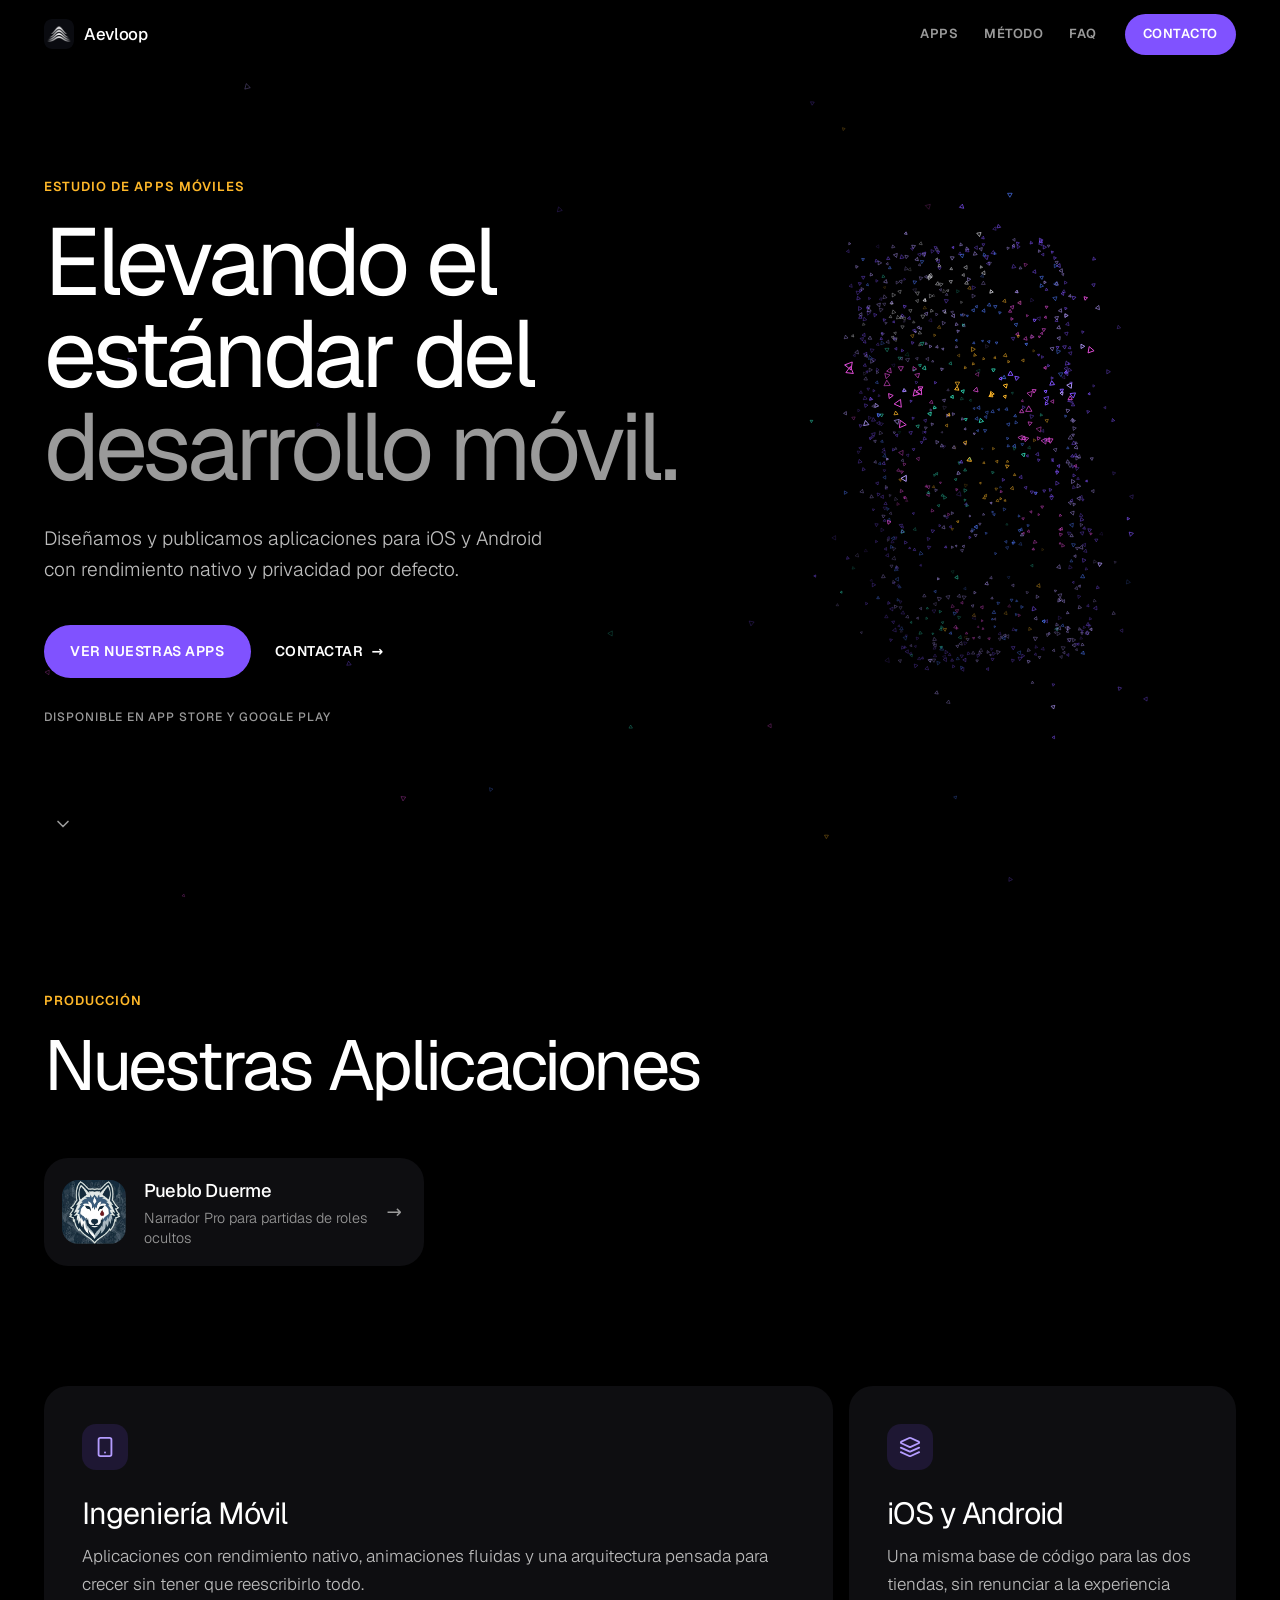
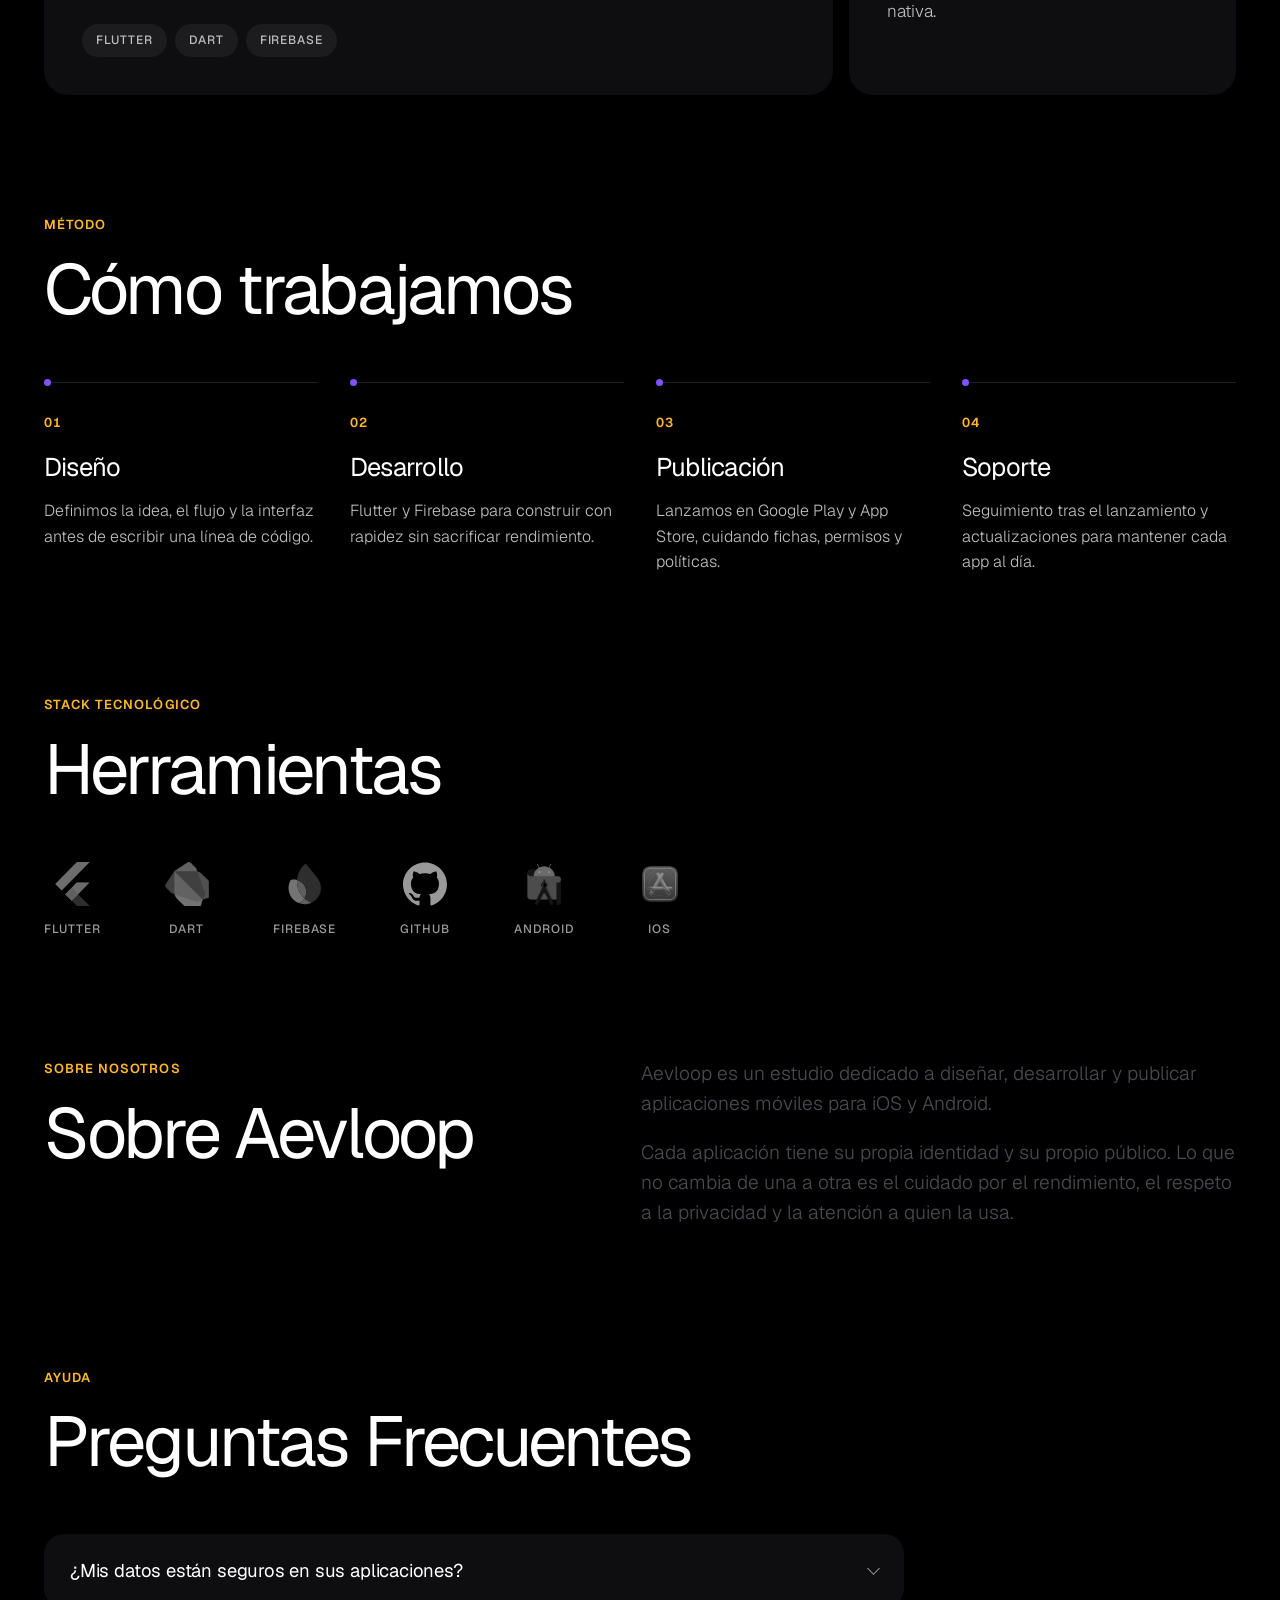
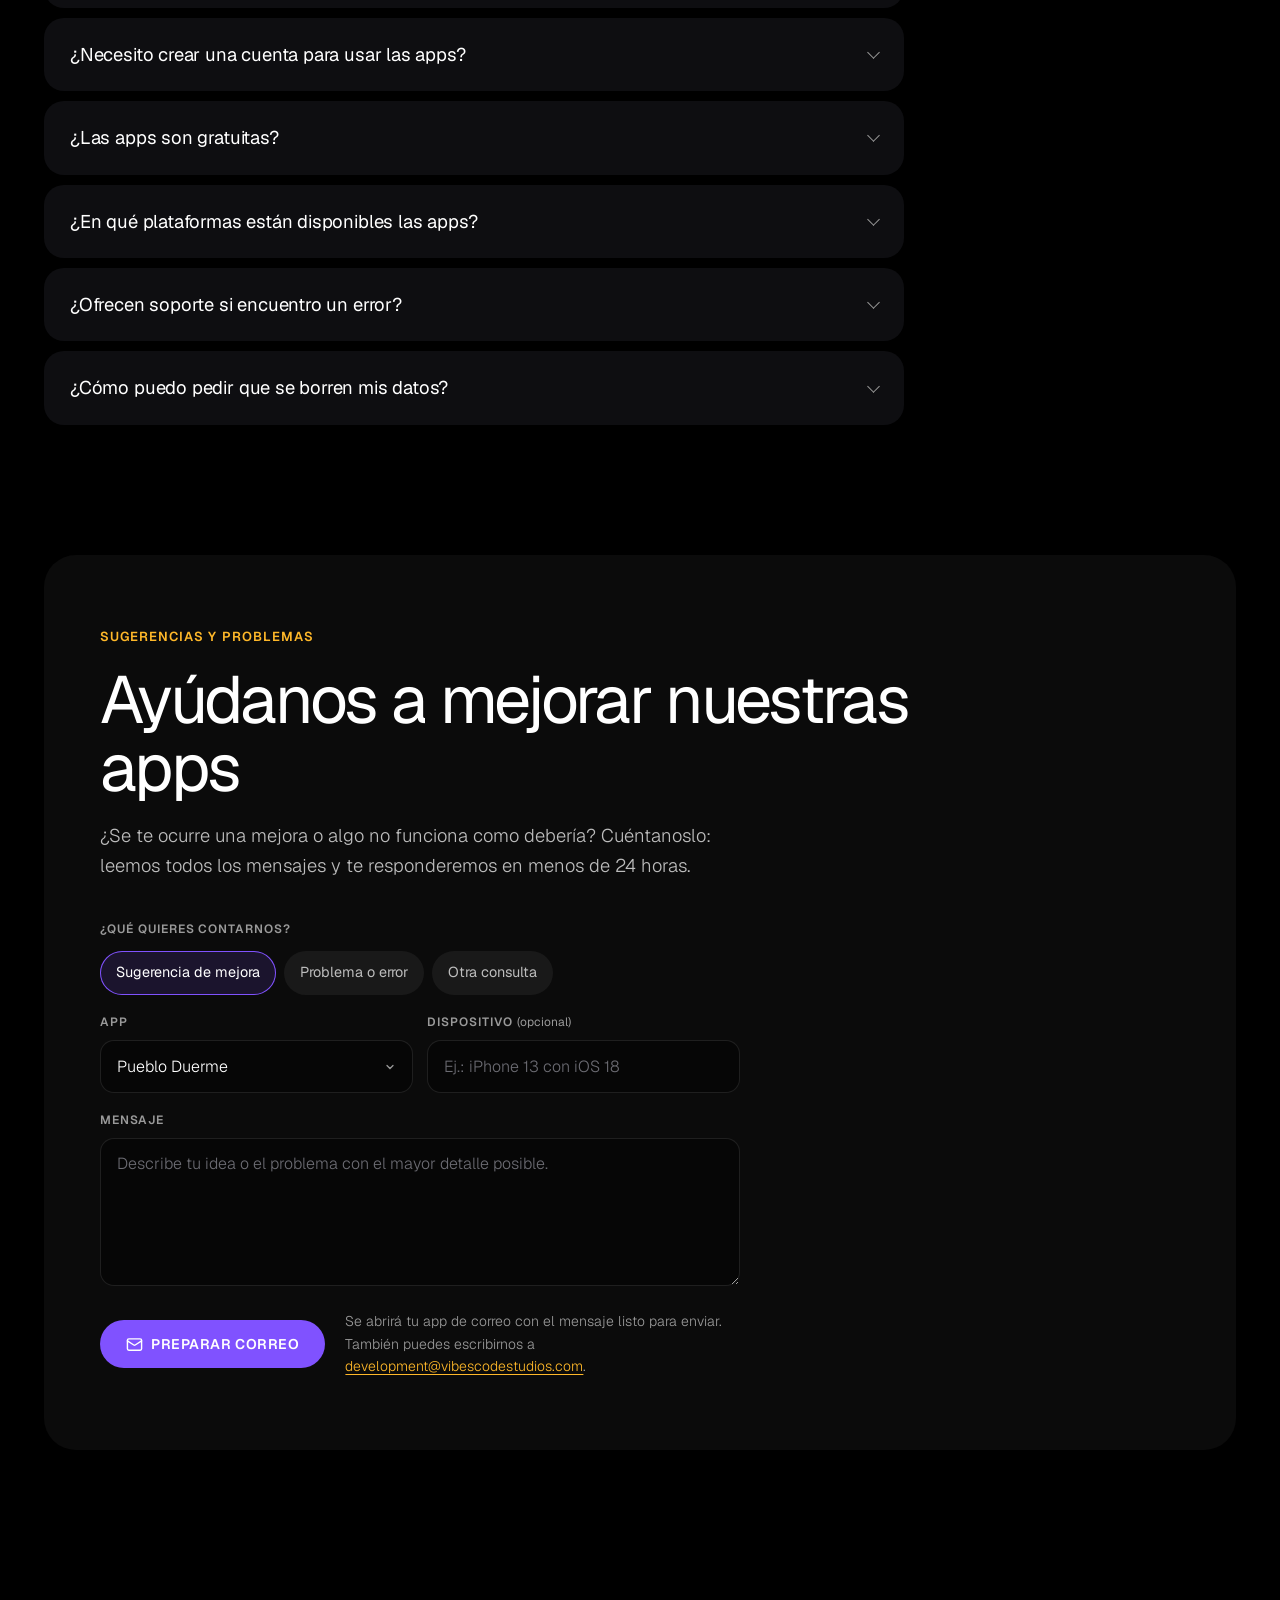
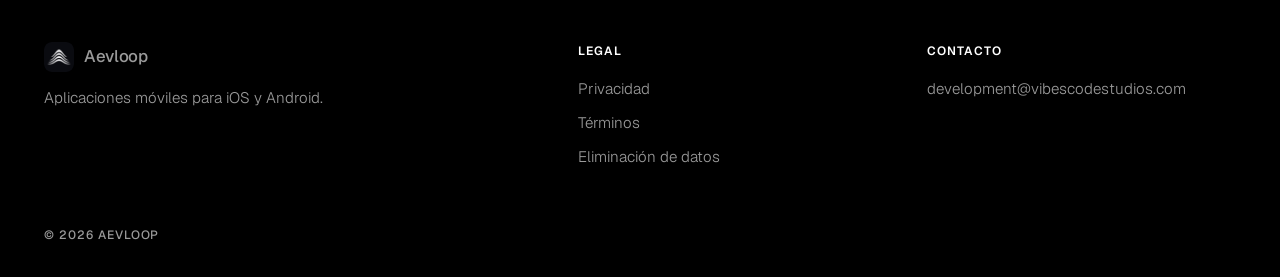
==== commit 474791d9: "Preguntas frecuentes nuevas y sección de sugerencias y problemas - FAQ: cuentas, apps gratuitas con " ====
--- a/index.html
+++ b/index.html
@@ -164,22 +164,62 @@
                         <p>Sí. Diseñamos nuestras apps con la privacidad por defecto: solo recopilamos los datos técnicos mínimos (diagnósticos y estadísticas de uso anónimas) y cumplimos con el GDPR. El detalle está en nuestra <a href="/privacy">política de privacidad</a>.</p>
                     </details>
                     <details>
+                        <summary>¿Necesito crear una cuenta para usar las apps?</summary>
+                        <p>No. Ahora mismo ninguna de nuestras apps pide crear una cuenta: las descargas y las usas directamente. En las apps que publiquemos más adelante podrá haber la opción de crear una cuenta; si es así, te explicaremos qué datos se guardan y podrás pedir que se eliminen cuando quieras.</p>
+                    </details>
+                    <details>
+                        <summary>¿Las apps son gratuitas?</summary>
+                        <p>Sí, todas nuestras apps se descargan y se usan gratis. Se financian con anuncios, que se muestran a través de Google AdMob.</p>
+                    </details>
+                    <details>
                         <summary>¿En qué plataformas están disponibles las apps?</summary>
                         <p>Nuestros desarrollos principales se centran en iOS (App Store) y Android (Google Play), utilizando tecnologías de alto rendimiento como Flutter para una experiencia nativa fluida.</p>
                     </details>
                     <details>
                         <summary>¿Ofrecen soporte si encuentro un error?</summary>
-                        <p>Sí, monitorizamos activamente nuestras herramientas. Puedes reportar cualquier fallo a nuestro correo de soporte y trabajaremos en una actualización lo antes posible para solventarlo.</p>
+                        <p>Sí, monitorizamos activamente nuestras apps. Cuéntanos el fallo desde el <a href="#contacto">formulario de sugerencias y problemas</a> o escribiendo a nuestro correo, y trabajaremos en una actualización lo antes posible para solventarlo.</p>
+                    </details>
+                    <details>
+                        <summary>¿Cómo puedo pedir que se borren mis datos?</summary>
+                        <p>Escríbenos a <a href="mailto:development@vibescodestudios.com">development@vibescodestudios.com</a> con el asunto «Solicitud de eliminación de datos» y el nombre de la app. Eliminaremos cualquier dato asociado en un plazo máximo de 7 días hábiles y te lo confirmaremos por correo. Tienes todos los pasos en la página de <a href="/delete-data">eliminación de datos</a>.</p>
                     </details>
                 </div>
             </section>
 
             <section class="section reveal" id="contacto">
                 <div class="cta-box">
-                    <span class="eyebrow">Contacto</span>
-                    <h2>¿Tienes una idea o un problema que resolver?</h2>
-                    <p>Escríbenos y te responderemos en menos de 24 horas.</p>
-                    <a class="btn btn-primary" href="mailto:development@vibescodestudios.com"><i data-icon="mail"></i>development@vibescodestudios.com</a>
+                    <span class="eyebrow">Sugerencias y problemas</span>
+                    <h2>Ayúdanos a mejorar nuestras apps</h2>
+                    <p>¿Se te ocurre una mejora o algo no funciona como debería? Cuéntanoslo: leemos todos los mensajes y te responderemos en menos de 24 horas.</p>
+                    <form class="feedback-form" id="feedbackForm">
+                        <fieldset class="fb-type">
+                            <legend>¿Qué quieres contarnos?</legend>
+                            <label><input type="radio" name="tipo" value="Sugerencia de mejora" checked><span>Sugerencia de mejora</span></label>
+                            <label><input type="radio" name="tipo" value="Problema o error"><span>Problema o error</span></label>
+                            <label><input type="radio" name="tipo" value="Otra consulta"><span>Otra consulta</span></label>
+                        </fieldset>
+                        <div class="fb-row">
+                            <label class="fb-field">
+                                <span>App</span>
+                                <select name="app">
+                                    <option>Pueblo Duerme</option>
+                                    <option value="General">General / otra</option>
+                                </select>
+                            </label>
+                            <label class="fb-field">
+                                <span>Dispositivo <em>(opcional)</em></span>
+                                <input type="text" name="dispositivo" placeholder="Ej.: iPhone 13 con iOS 18" autocomplete="off">
+                            </label>
+                        </div>
+                        <label class="fb-field">
+                            <span>Mensaje</span>
+                            <textarea name="mensaje" rows="5" required placeholder="Describe tu idea o el problema con el mayor detalle posible."></textarea>
+                        </label>
+                        <div class="fb-actions">
+                            <button type="submit" class="btn btn-primary"><i data-icon="mail"></i>Preparar correo</button>
+                            <p class="fb-note">Se abrirá tu app de correo con el mensaje listo para enviar. También puedes escribirnos a <a href="mailto:development@vibescodestudios.com">development@vibescodestudios.com</a>.</p>
+                        </div>
+                    </form>
                 </div>
             </section>
         </div>
--- a/assets/site.css
+++ b/assets/site.css
@@ -167,7 +167,6 @@
 /* ---------- Sobre nosotros ---------- */
 .about { display: grid; grid-template-columns: 1fr 1.1fr; gap: 56px; align-items: start; }
 .about-text p { color: var(--silver); font-size: 1.2rem; line-height: 1.55; margin-bottom: 20px; }
-.about-text p:first-child { color: var(--white); }
 
 /* ---------- FAQ (details/summary) ---------- */
 .faq { max-width: 860px; }
@@ -181,10 +180,39 @@
 .faq details a { color: var(--saffron); text-underline-offset: 3px; }
 
 /* ---------- Llamada final ---------- */
-.cta-box { padding: 72px 56px; border-radius: 32px; background: var(--surface); }
+.cta-box { position: relative; padding: 72px 56px; border-radius: 32px; background: rgba(255, 255, 255, 0.045); } /* translúcida: deja ver el sobre de partículas */
 .cta-box h2 { font-size: clamp(2.2rem, 5.2vw, 4.2rem); letter-spacing: -0.04em; line-height: 1.02; max-width: 820px; margin-bottom: 20px; }
-.cta-box p { color: var(--silver); font-size: 1.15rem; margin-bottom: 36px; }
-.cta-box .btn { text-transform: none; letter-spacing: 0; font-size: 0.95rem; }
+.cta-box > p { color: var(--silver); font-size: 1.15rem; margin-bottom: 40px; max-width: 640px; }
+
+/* ---------- Formulario de sugerencias y problemas ---------- */
+.feedback-form { max-width: 640px; display: grid; gap: 18px; }
+.fb-type { border: none; display: flex; flex-wrap: wrap; gap: 8px; }
+.fb-type legend { font-size: 0.75rem; font-weight: 600; letter-spacing: 0.08em; text-transform: uppercase; color: var(--ash); margin-bottom: 12px; }
+.fb-type label { position: relative; cursor: pointer; }
+.fb-type input { position: absolute; opacity: 0; inset: 0; cursor: pointer; }
+.fb-type span { display: inline-block; padding: 10px 16px; border-radius: 999px; background: rgba(255, 255, 255, 0.06); color: var(--silver); font-size: 0.9rem; font-weight: 400; transition: background 0.2s, color 0.2s; }
+.fb-type label:hover span { color: var(--white); background: rgba(255, 255, 255, 0.1); }
+.fb-type input:checked + span { background: var(--iris-soft); color: var(--white); box-shadow: inset 0 0 0 1px var(--iris); }
+.fb-type input:focus-visible + span { outline: 2px solid var(--saffron); outline-offset: 3px; }
+.fb-row { display: grid; grid-template-columns: 1fr 1fr; gap: 14px; }
+.fb-field { display: grid; gap: 8px; }
+.fb-field > span { font-size: 0.75rem; font-weight: 600; letter-spacing: 0.08em; text-transform: uppercase; color: var(--ash); }
+.fb-field em { font-style: normal; font-weight: 400; text-transform: none; letter-spacing: 0; }
+.fb-field input, .fb-field select, .fb-field textarea {
+    width: 100%; font: inherit; font-size: 1rem; font-weight: 300; color: var(--white); background: rgba(0, 0, 0, 0.45);
+    border: 1px solid rgba(255, 255, 255, 0.1); border-radius: 14px; padding: 13px 16px; transition: border-color 0.2s, background 0.2s;
+}
+.fb-field textarea { resize: vertical; min-height: 130px; line-height: 1.5; }
+.fb-field select { appearance: none; -webkit-appearance: none; cursor: pointer; padding-right: 40px;
+    background-image: url("data:image/svg+xml,%3Csvg xmlns='http://www.w3.org/2000/svg' width='12' height='12' viewBox='0 0 24 24' fill='none' stroke='%239a9a9a' stroke-width='2.5' stroke-linecap='round'%3E%3Cpath d='m6 9 6 6 6-6'/%3E%3C/svg%3E");
+    background-repeat: no-repeat; background-position: right 16px center; }
+.fb-field select option { background: #16161a; color: var(--white); }
+.fb-field input::placeholder, .fb-field textarea::placeholder { color: #6b6b72; }
+.fb-field input:hover, .fb-field select:hover, .fb-field textarea:hover { border-color: rgba(255, 255, 255, 0.2); }
+.fb-field input:focus, .fb-field select:focus, .fb-field textarea:focus { outline: none; border-color: var(--iris); background: rgba(0, 0, 0, 0.6); }
+.fb-actions { display: flex; align-items: center; gap: 20px; flex-wrap: wrap; margin-top: 6px; }
+.fb-note { color: var(--ash) !important; font-size: 0.875rem !important; margin: 0 !important; flex: 1 1 260px; }
+.fb-note a { color: var(--saffron); text-underline-offset: 3px; overflow-wrap: anywhere; }
 
 /* ---------- Páginas legales ---------- */
 .content { max-width: 850px; width: 90%; margin: 50px auto 60px; background: var(--surface); padding: 56px; border-radius: var(--radius); line-height: 1.75; }
@@ -225,6 +253,28 @@
 .js .reveal { opacity: 0; transform: translateY(24px); transition: opacity 0.8s ease, transform 0.8s ease; }
 .js .reveal.visible { opacity: 1; transform: none; }
 
+
+/* ---------- Animaciones de scroll e interacción ---------- */
+/* Barra de progreso de lectura */
+.scroll-progress { position: fixed; top: 0; left: 0; right: 0; height: 2px; z-index: 300; background: var(--iris); transform: scaleX(0); transform-origin: 0 50%; pointer-events: none; }
+/* Títulos que suben palabra a palabra */
+.split .w { display: inline-block; overflow: hidden; vertical-align: top; padding-bottom: 0.08em; margin-bottom: -0.08em; }
+.split .w > span { display: inline-block; }
+.js .reveal .split .w > span { transform: translateY(110%); transition: transform 0.9s cubic-bezier(0.2, 0.75, 0.2, 1); transition-delay: calc(var(--i) * 70ms); }
+.js .reveal.visible .split .w > span { transform: none; }
+/* Elementos que entran escalonados */
+.js .reveal .stg { opacity: 0; transform: translateY(26px); transition: opacity 0.7s ease, transform 0.8s cubic-bezier(0.2, 0.75, 0.2, 1); transition-delay: calc(0.25s + var(--i) * 90ms); }
+.js .reveal.visible .stg { opacity: 1; transform: none; }
+.js .reveal { transform: none; }
+/* Línea de los pasos que se dibuja con el scroll */
+.step::after { content: ""; position: absolute; top: -1px; left: 0; height: 1px; background: var(--iris); width: calc(var(--f, 1) * 100%); }
+/* Texto que se ilumina palabra a palabra */
+.about-text .aw { color: #4a4a50; transition: color 0.35s ease; }
+.about-text .aw.lit { color: var(--white); }
+/* Tarjetas que se inclinan hacia el cursor y botones magnéticos */
+.tilt.hovering { transition: transform 0.4s cubic-bezier(0.2, 0.75, 0.2, 1), background 0.25s !important; transition-delay: 0s !important; }
+.btn-primary { transition: background 0.2s, transform 0.25s cubic-bezier(0.2, 0.75, 0.2, 1); }
+
 /* ---------- Adaptación a pantallas ---------- */
 @media (max-width: 900px) {
     .hero { grid-template-columns: 1fr; padding: 8vh 24px 380px; min-height: 0; }
@@ -248,7 +298,8 @@
     .section { padding-top: 88px; }
     .section-head { margin-bottom: 40px; }
     .cta-box { padding: 44px 24px; border-radius: var(--radius); }
-    .cta-box .btn { width: 100%; font-size: 0.78rem; padding: 15px 12px; text-transform: none; letter-spacing: 0; }
+    .cta-box .btn { width: 100%; }
+    .fb-row { grid-template-columns: 1fr; }
     .scroll-cue { display: none; }
     .tech-row { gap: 28px 40px; }
     .modal-content { padding: 40px 24px 30px; }
@@ -257,4 +308,5 @@
     html { scroll-behavior: auto; }
     * { transition: none !important; }
     .js .reveal, .js .hero-copy > *, .js .scroll-cue { opacity: 1; transform: none; animation: none !important; }
-}
+    .scroll-progress { display: none; }
+}
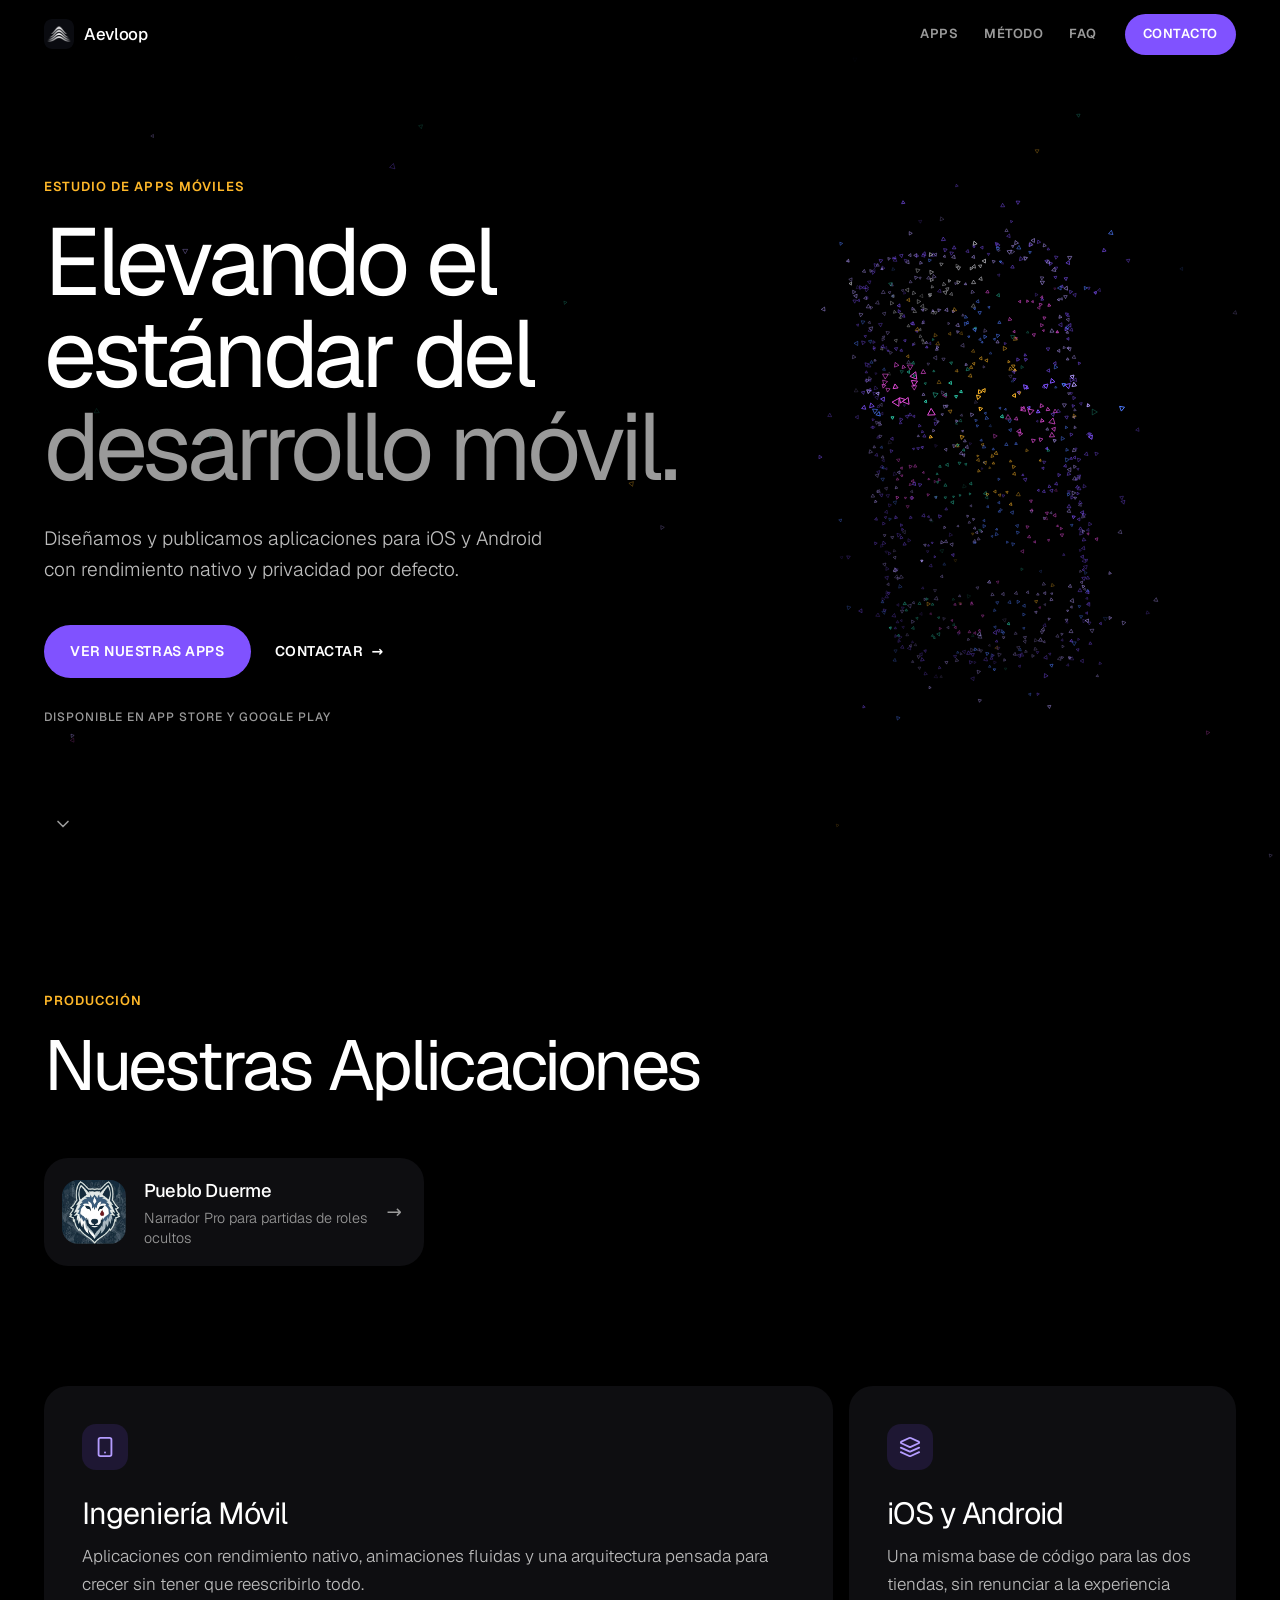
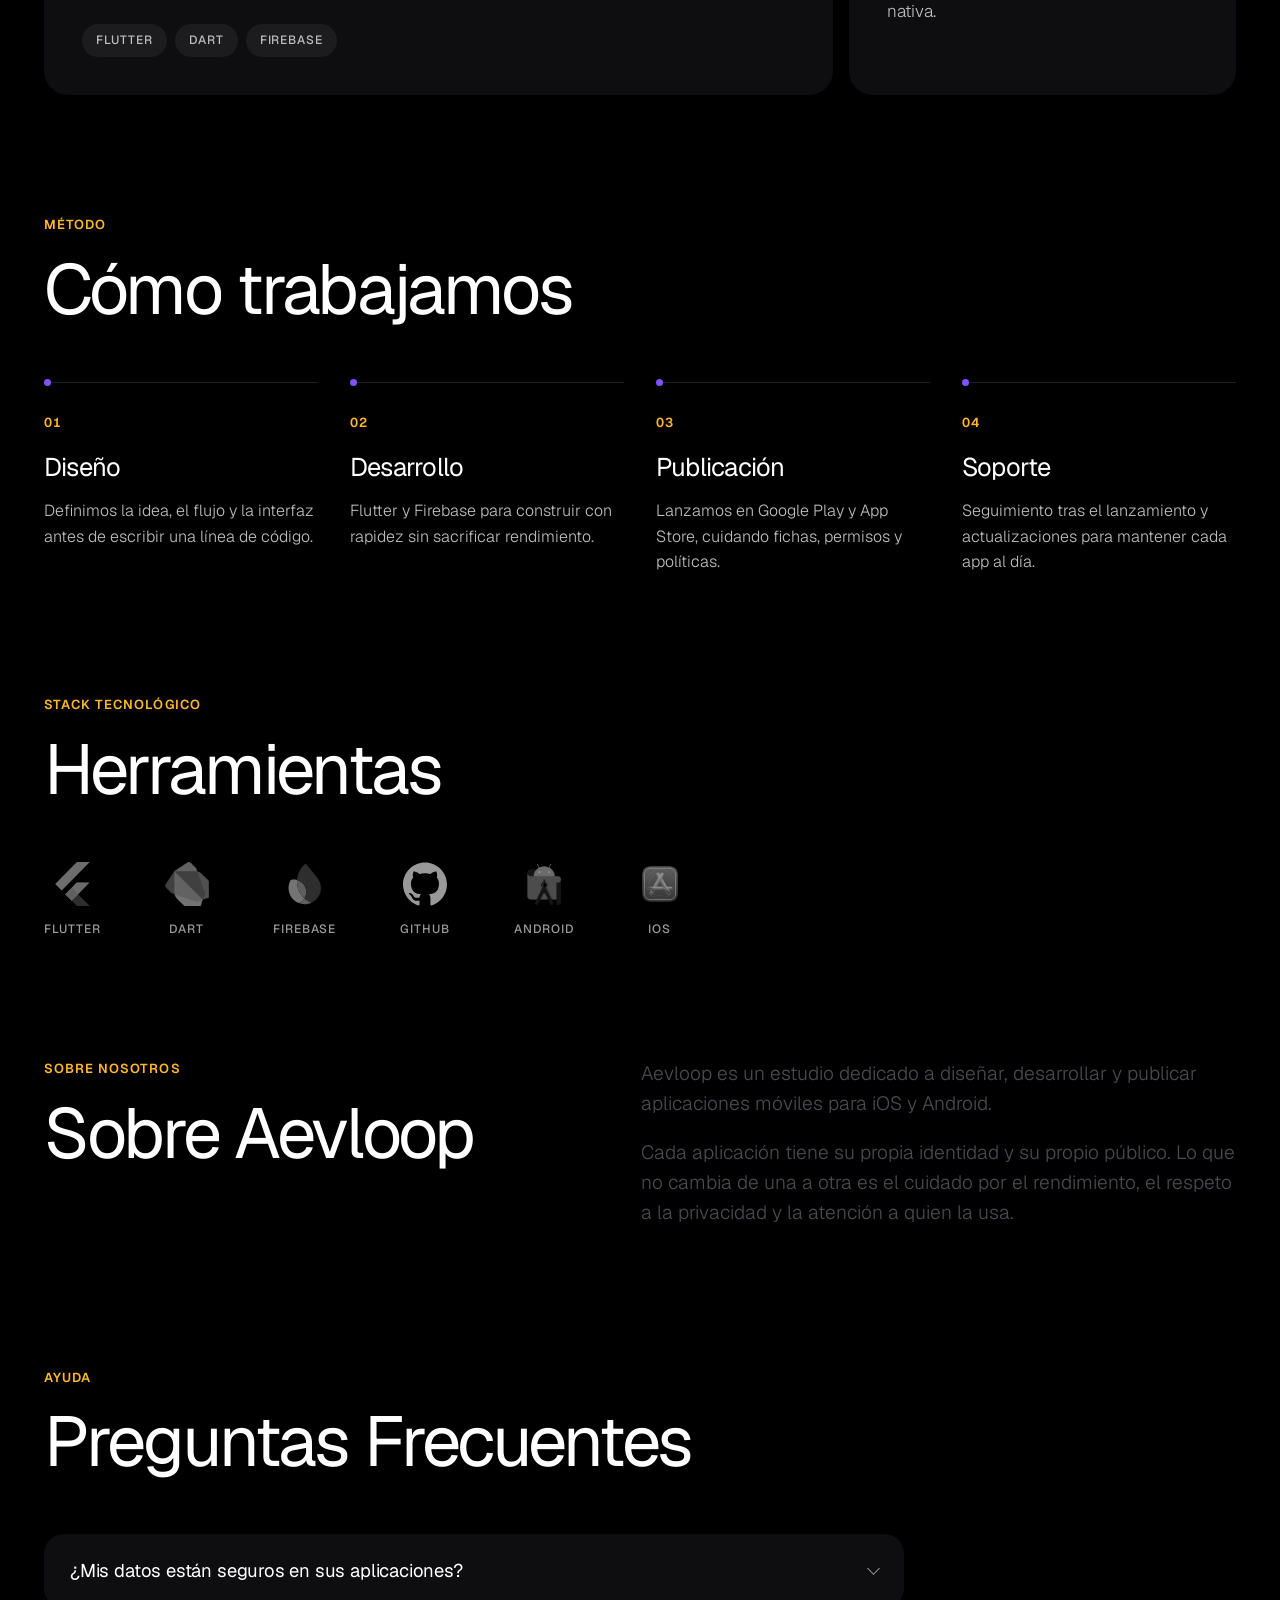
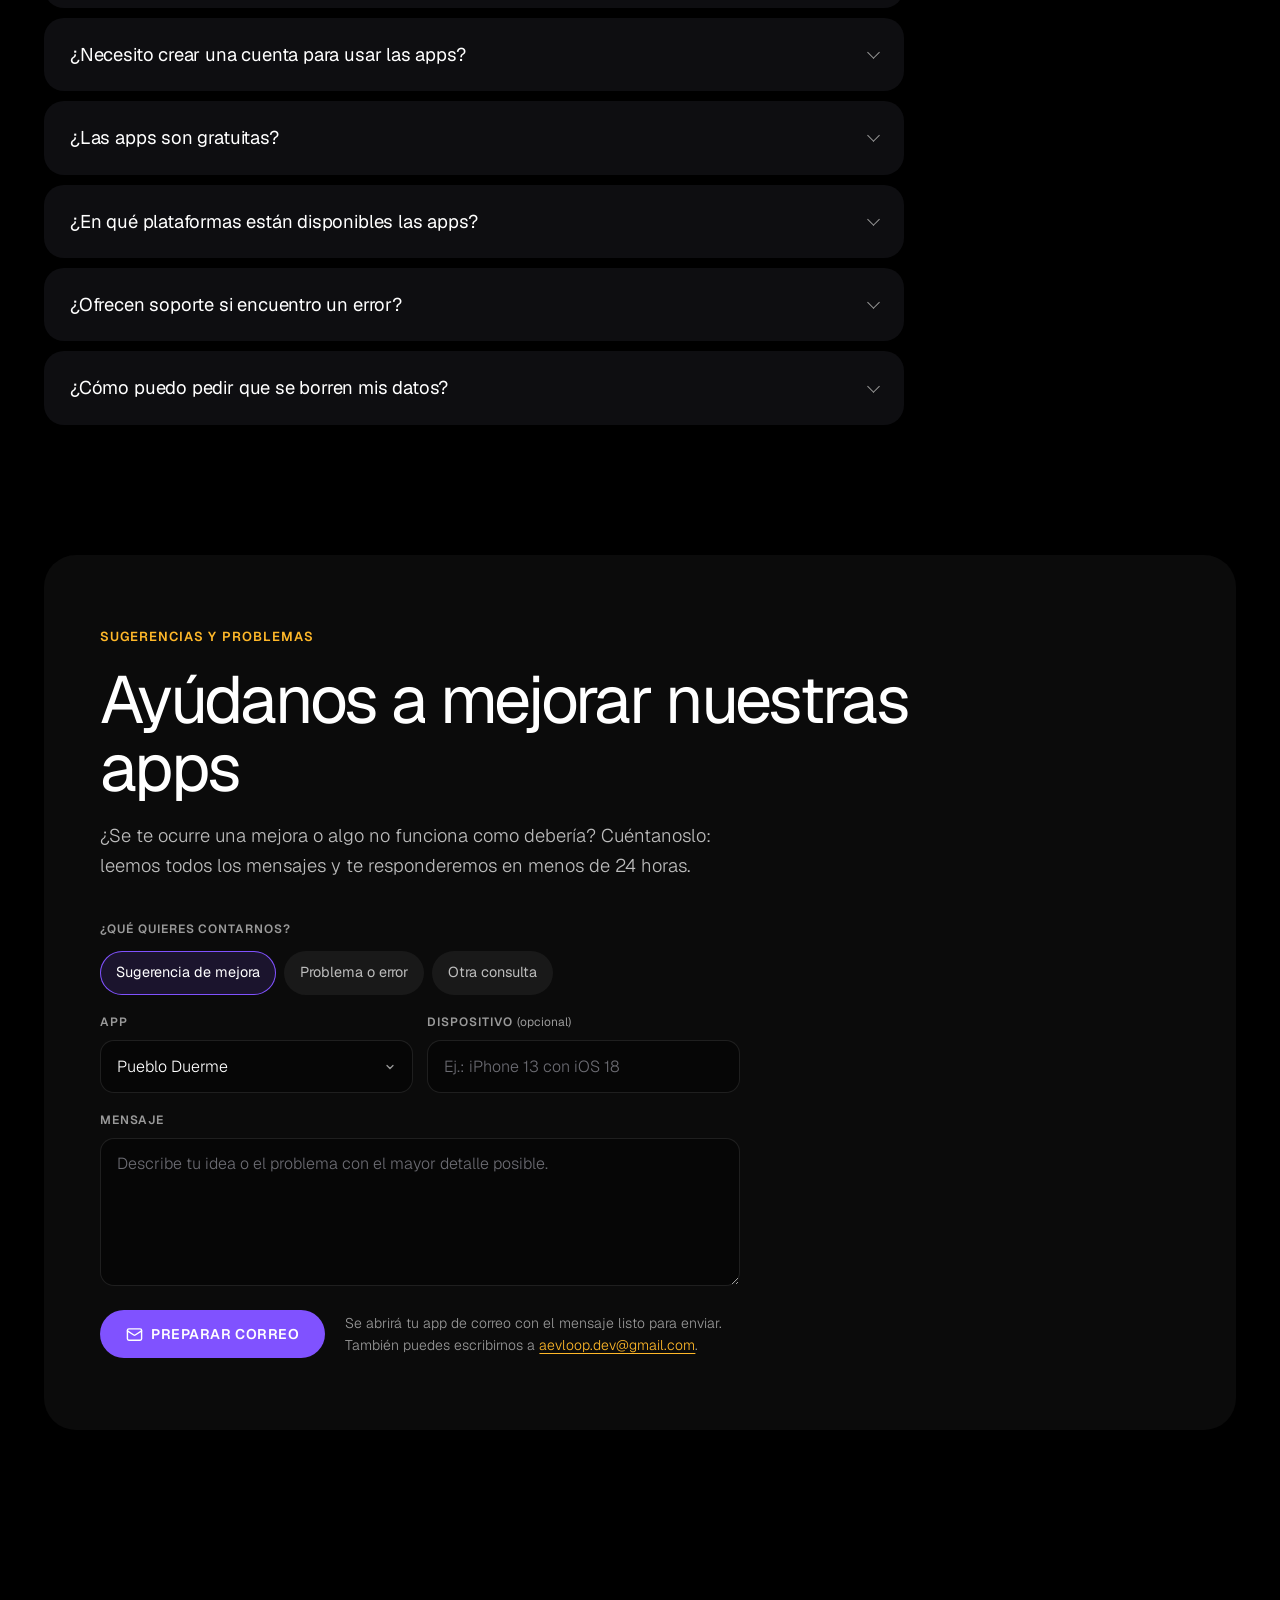
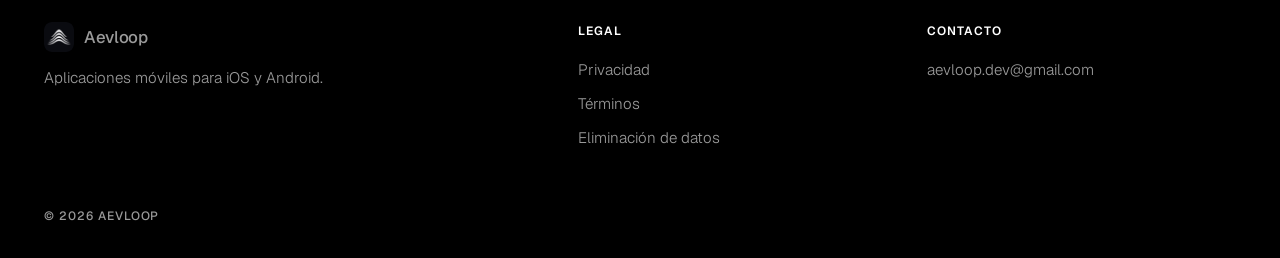
==== commit 17f3c70a: "Cambia el correo de contacto a aevloop.dev@gmail.com En todas las páginas (incluidas las legales), e" ====
--- a/index.html
+++ b/index.html
@@ -35,7 +35,7 @@
                 "name": "Aevloop",
                 "url": "https://vibescodestudios.com/",
                 "logo": "https://vibescodestudios.com/assets/logo/icono.png",
-                "email": "development@vibescodestudios.com"
+                "email": "aevloop.dev@gmail.com"
             },
             {
                 "@type": "MobileApplication",
@@ -181,7 +181,7 @@
                     </details>
                     <details>
                         <summary>¿Cómo puedo pedir que se borren mis datos?</summary>
-                        <p>Escríbenos a <a href="mailto:development@vibescodestudios.com">development@vibescodestudios.com</a> con el asunto «Solicitud de eliminación de datos» y el nombre de la app. Eliminaremos cualquier dato asociado en un plazo máximo de 7 días hábiles y te lo confirmaremos por correo. Tienes todos los pasos en la página de <a href="/delete-data">eliminación de datos</a>.</p>
+                        <p>Escríbenos a <a href="mailto:aevloop.dev@gmail.com">aevloop.dev@gmail.com</a> con el asunto «Solicitud de eliminación de datos» y el nombre de la app. Eliminaremos cualquier dato asociado en un plazo máximo de 7 días hábiles y te lo confirmaremos por correo. Tienes todos los pasos en la página de <a href="/delete-data">eliminación de datos</a>.</p>
                     </details>
                 </div>
             </section>
@@ -217,7 +217,7 @@
                         </label>
                         <div class="fb-actions">
                             <button type="submit" class="btn btn-primary"><i data-icon="mail"></i>Preparar correo</button>
-                            <p class="fb-note">Se abrirá tu app de correo con el mensaje listo para enviar. También puedes escribirnos a <a href="mailto:development@vibescodestudios.com">development@vibescodestudios.com</a>.</p>
+                            <p class="fb-note">Se abrirá tu app de correo con el mensaje listo para enviar. También puedes escribirnos a <a href="mailto:aevloop.dev@gmail.com">aevloop.dev@gmail.com</a>.</p>
                         </div>
                     </form>
                 </div>
@@ -252,7 +252,7 @@
             </div>
             <div class="footer-col">
                 <h4>Contacto</h4>
-                <a href="mailto:development@vibescodestudios.com">development@vibescodestudios.com</a>
+                <a href="mailto:aevloop.dev@gmail.com">aevloop.dev@gmail.com</a>
             </div>
         </div>
         <div class="container footer-bottom"><p class="name">&copy; 2026 Aevloop</p></div>
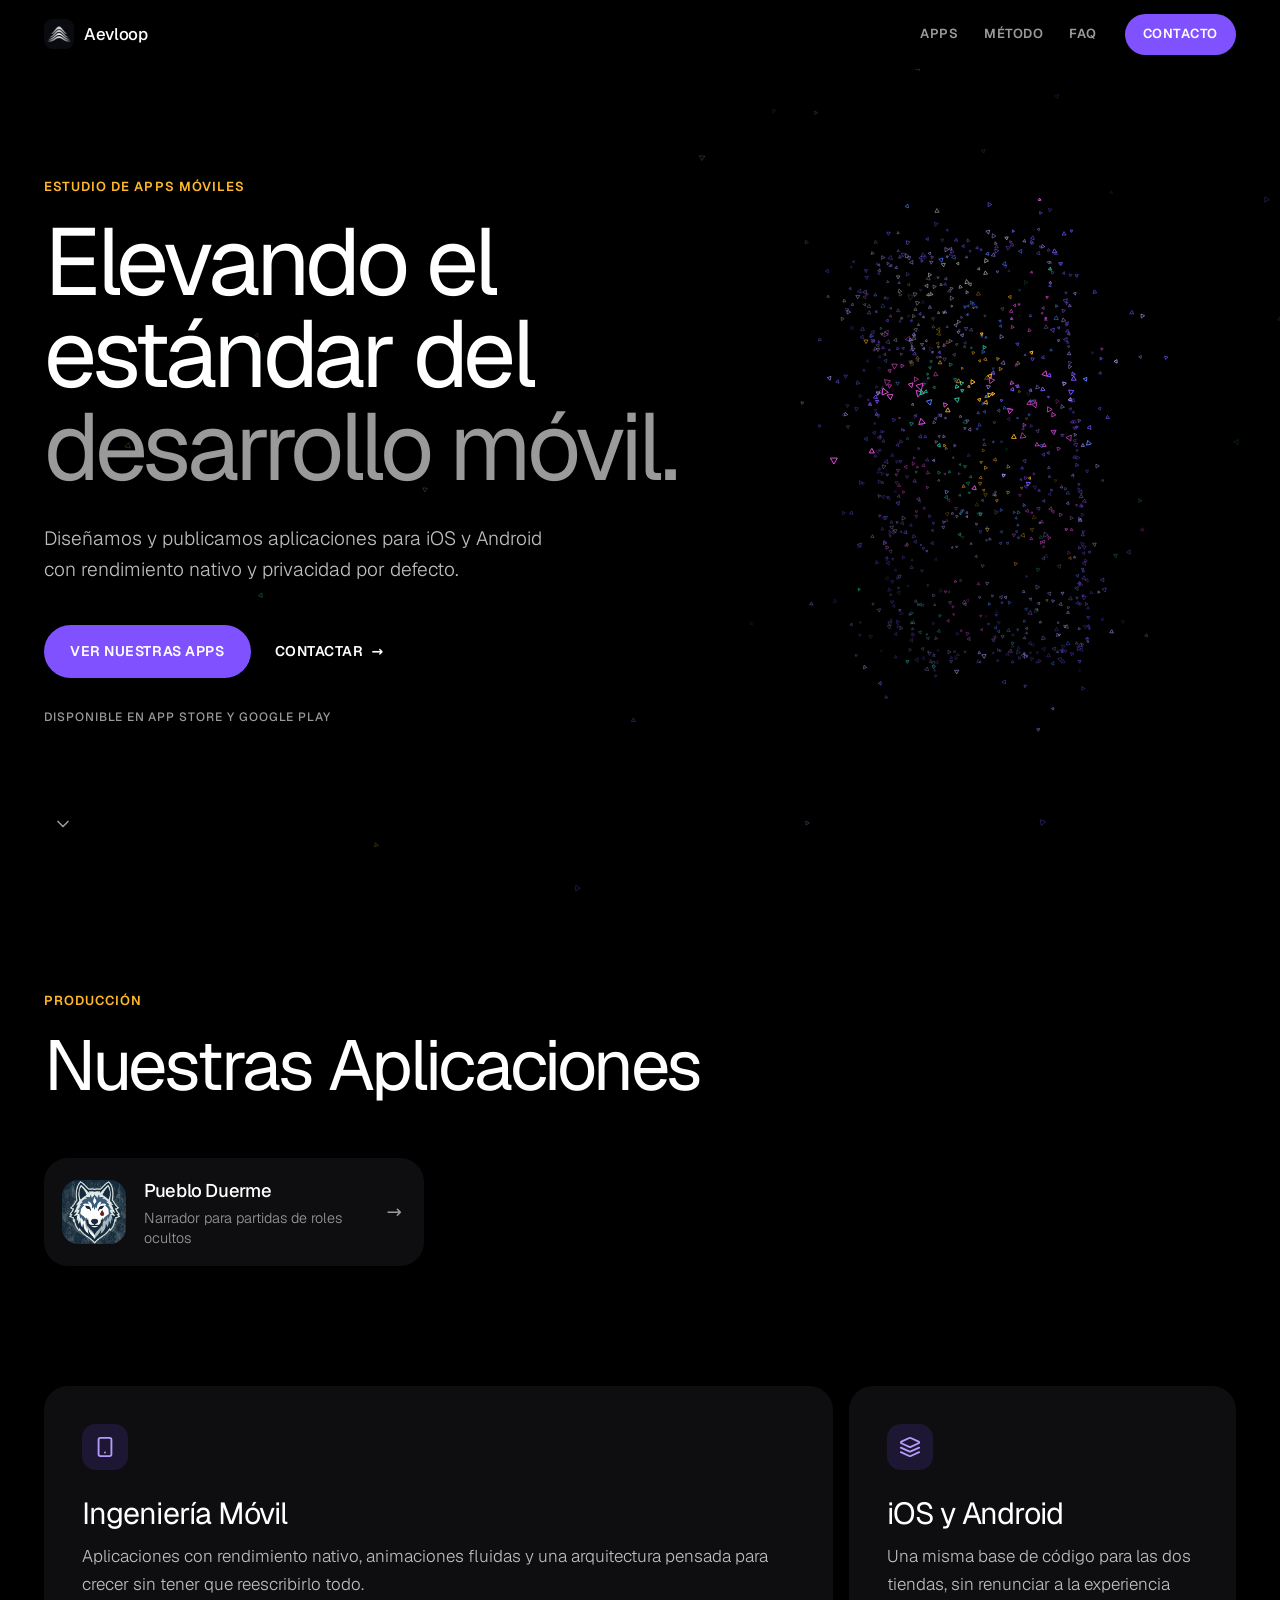
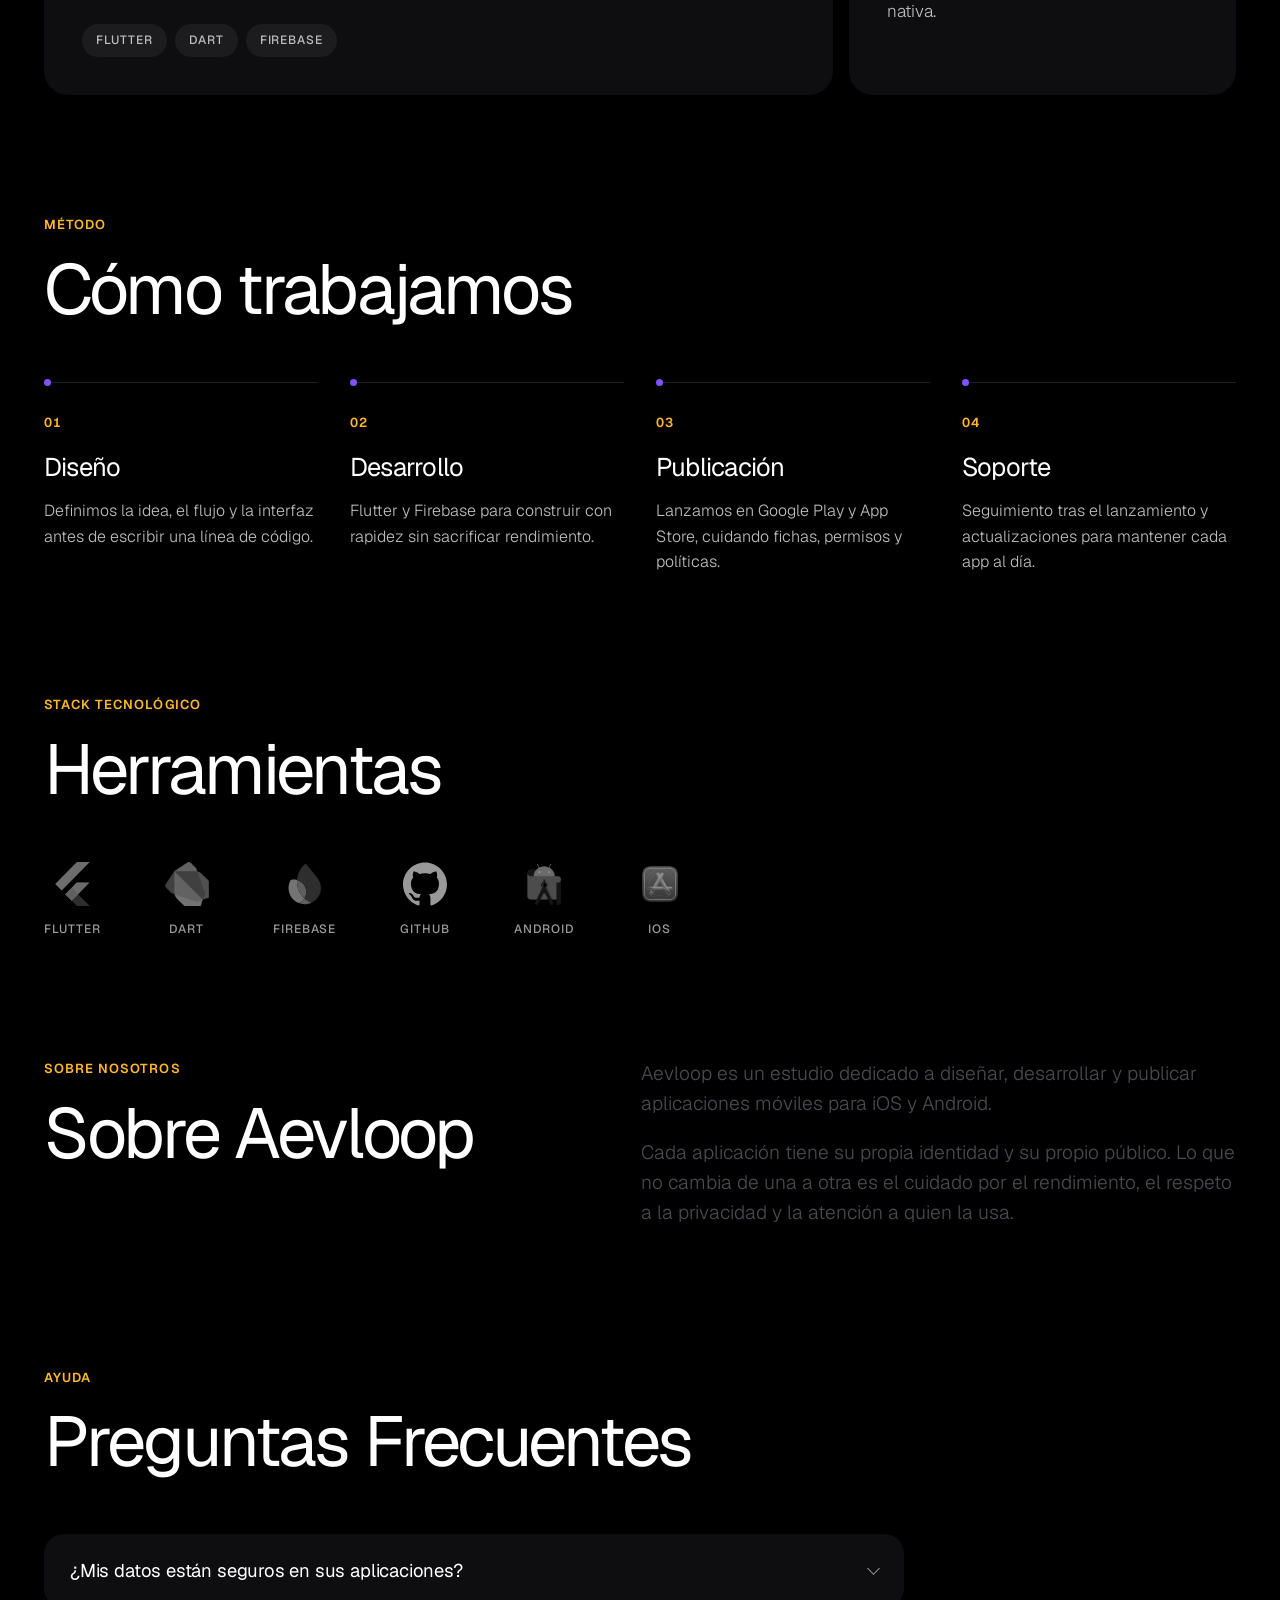
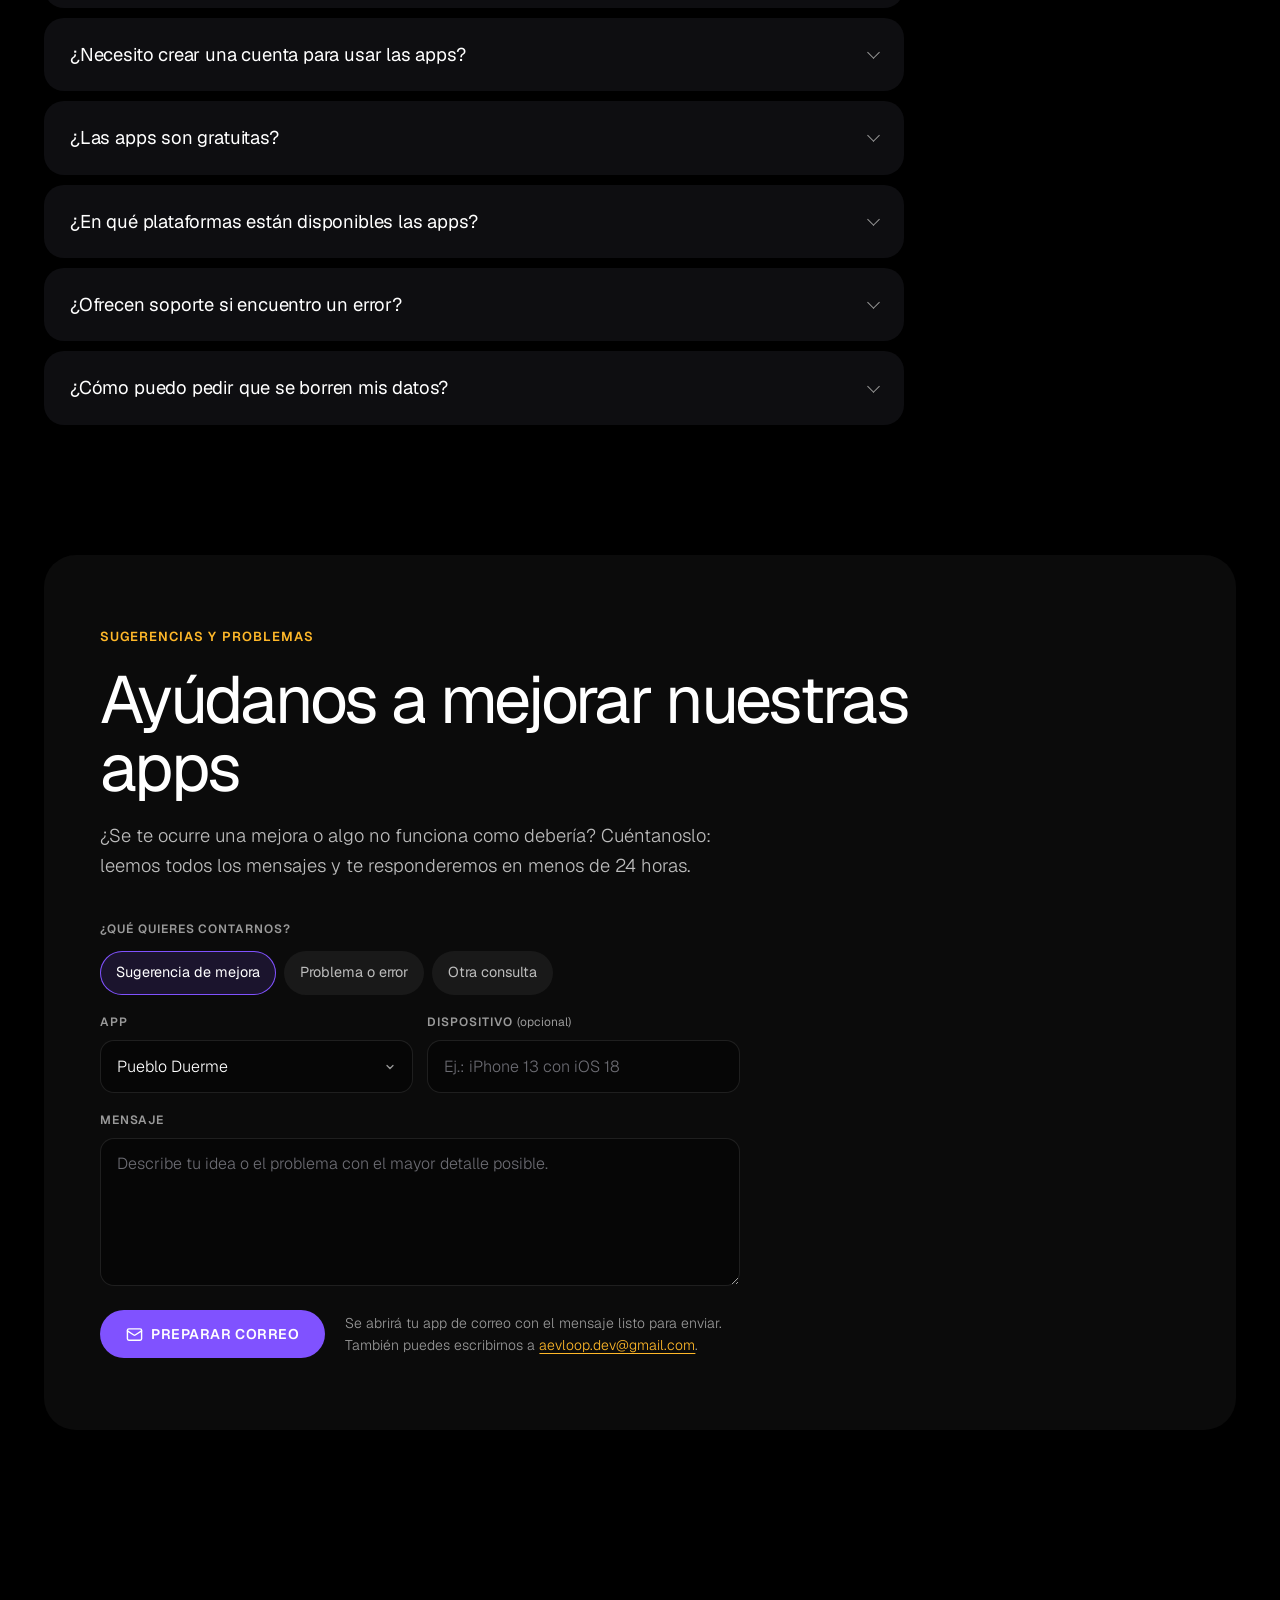
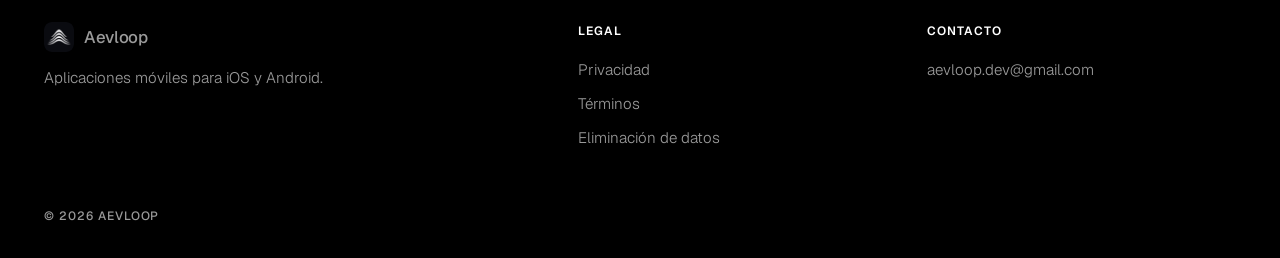
==== commit 7ed5dd96: "Renombra la app a Pueblo Duerme (quita "Narrador Pro") Co-Authored-By: Claude Sonnet 5.5 <noreply@an" ====
--- a/index.html
+++ b/index.html
@@ -4,7 +4,7 @@
     <meta charset="UTF-8">
     <meta name="viewport" content="width=device-width, initial-scale=1.0">
     <title>Aevloop | Aplicaciones móviles</title>
-    <meta name="description" content="Aevloop desarrolla aplicaciones móviles para iOS y Android con rendimiento nativo y privacidad por defecto. Descubre Pueblo Duerme - Narrador Pro.">
+    <meta name="description" content="Aevloop desarrolla aplicaciones móviles para iOS y Android con rendimiento nativo y privacidad por defecto. Descubre Pueblo Duerme.">
     <link rel="canonical" href="https://vibescodestudios.com/">
     <meta name="theme-color" content="#000000">
     <meta name="color-scheme" content="dark">
@@ -39,7 +39,7 @@
             },
             {
                 "@type": "MobileApplication",
-                "name": "Pueblo Duerme - Narrador Pro",
+                "name": "Pueblo Duerme",
                 "operatingSystem": "Android, iOS",
                 "applicationCategory": "GameApplication",
                 "author": { "@type": "Organization", "name": "Aevloop" }
@@ -89,7 +89,7 @@
                         <img src="assets/apps/wolvesville.png" alt="" class="app-card-icon" width="64" height="64" loading="lazy">
                         <span class="app-card-body">
                             <strong>Pueblo Duerme</strong>
-                            <span>Narrador Pro para partidas de roles ocultos</span>
+                            <span>Narrador para partidas de roles ocultos</span>
                         </span>
                         <span class="app-card-go" aria-hidden="true">→</span>
                     </button>
@@ -263,7 +263,7 @@
             'pueblo-duerme': {
                 title: 'Pueblo Duerme',
                 icon: 'assets/apps/wolvesville.png',
-                desc: 'El sol se pone y el pueblo cierra los ojos... ¿quién sobrevivirá a la noche? Pueblo Duerme - Narrador Pro es la aplicación esencial para dirigir tus partidas de roles ocultos. Olvídate de los errores y las confusiones: gestiona los jugadores, asigna roles en secreto y narra la historia con fluidez para que la intriga nunca decaiga.',
+                desc: 'El sol se pone y el pueblo cierra los ojos... ¿quién sobrevivirá a la noche? Pueblo Duerme es la aplicación esencial para dirigir tus partidas de roles ocultos. Olvídate de los errores y las confusiones: gestiona los jugadores, asigna roles en secreto y narra la historia con fluidez para que la intriga nunca decaiga.',
                 android: 'https://play.google.com/store/apps/details?id=com.narradorpro.pueblo_duerme',
                 ios: 'https://apps.apple.com/us/app/pueblo-duerme/id6760626709'
             }
--- a/assets/site.css
+++ b/assets/site.css
@@ -219,6 +219,7 @@
 .content h1 { font-size: clamp(2.3rem, 5vw, 3.4rem); margin-bottom: 14px; line-height: 1.05; letter-spacing: -0.04em; }
 .content .date { color: var(--ash); font-size: 0.75rem; font-weight: 500; letter-spacing: 0.08em; text-transform: uppercase; margin-bottom: 44px; }
 .content h2 { line-height: 1.25; color: var(--white); margin: 44px 0 14px; font-size: 1.6rem; letter-spacing: -0.03em; }
+.content h3 { line-height: 1.3; color: var(--white); margin: 28px 0 10px; font-size: 1.2rem; letter-spacing: -0.02em; }
 .content p, .content li { color: var(--silver); margin-bottom: 15px; font-size: 1.02rem; }
 .content ul { margin-left: 20px; margin-bottom: 20px; }
 .content li::marker { color: var(--iris); }
@@ -277,7 +278,7 @@
 
 /* ---------- Adaptación a pantallas ---------- */
 @media (max-width: 900px) {
-    .hero { grid-template-columns: 1fr; padding: 8vh 24px 380px; min-height: 0; }
+    .hero { grid-template-columns: 1fr; padding: 8vh 24px 2vh; min-height: 0; }
     .hero-visual { display: none; }
     .bento { grid-template-columns: 1fr; } .bento-wide { grid-column: auto; }
     .about { grid-template-columns: 1fr; gap: 24px; }
@@ -291,8 +292,8 @@
     .nav-links a:not(.keep) { display: none; }
     .card { padding: 30px 24px; }
     .content { padding: 34px 22px; margin-top: 24px; width: calc(100% - 32px); }
-    .hero { padding: 7vh 16px 340px; }
-    .hero-404 { padding-bottom: 300px; }
+    .hero { padding: 6vh 16px 0; }
+    .hero-404 { padding-bottom: 6vh; }
     .hero-actions { gap: 8px; }
     .hero-actions .btn-primary { width: 100%; }
     .section { padding-top: 88px; }
